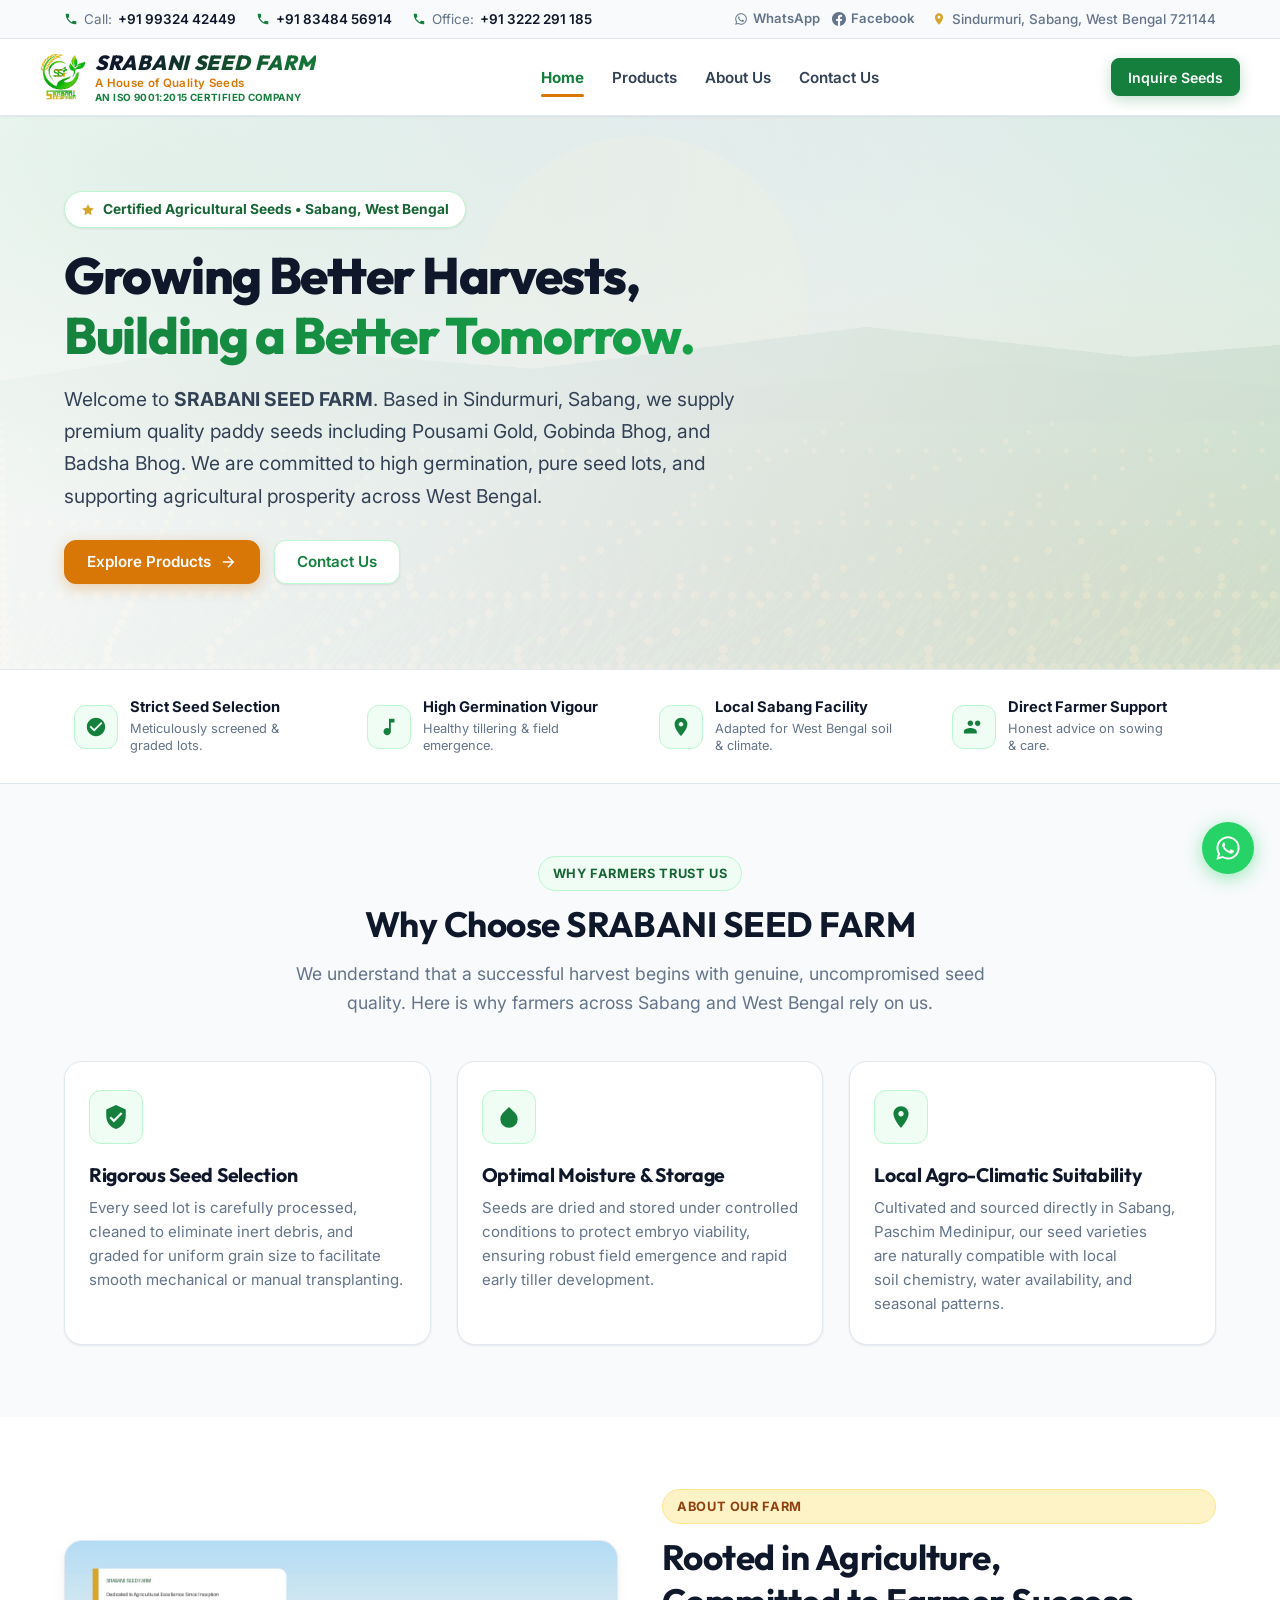
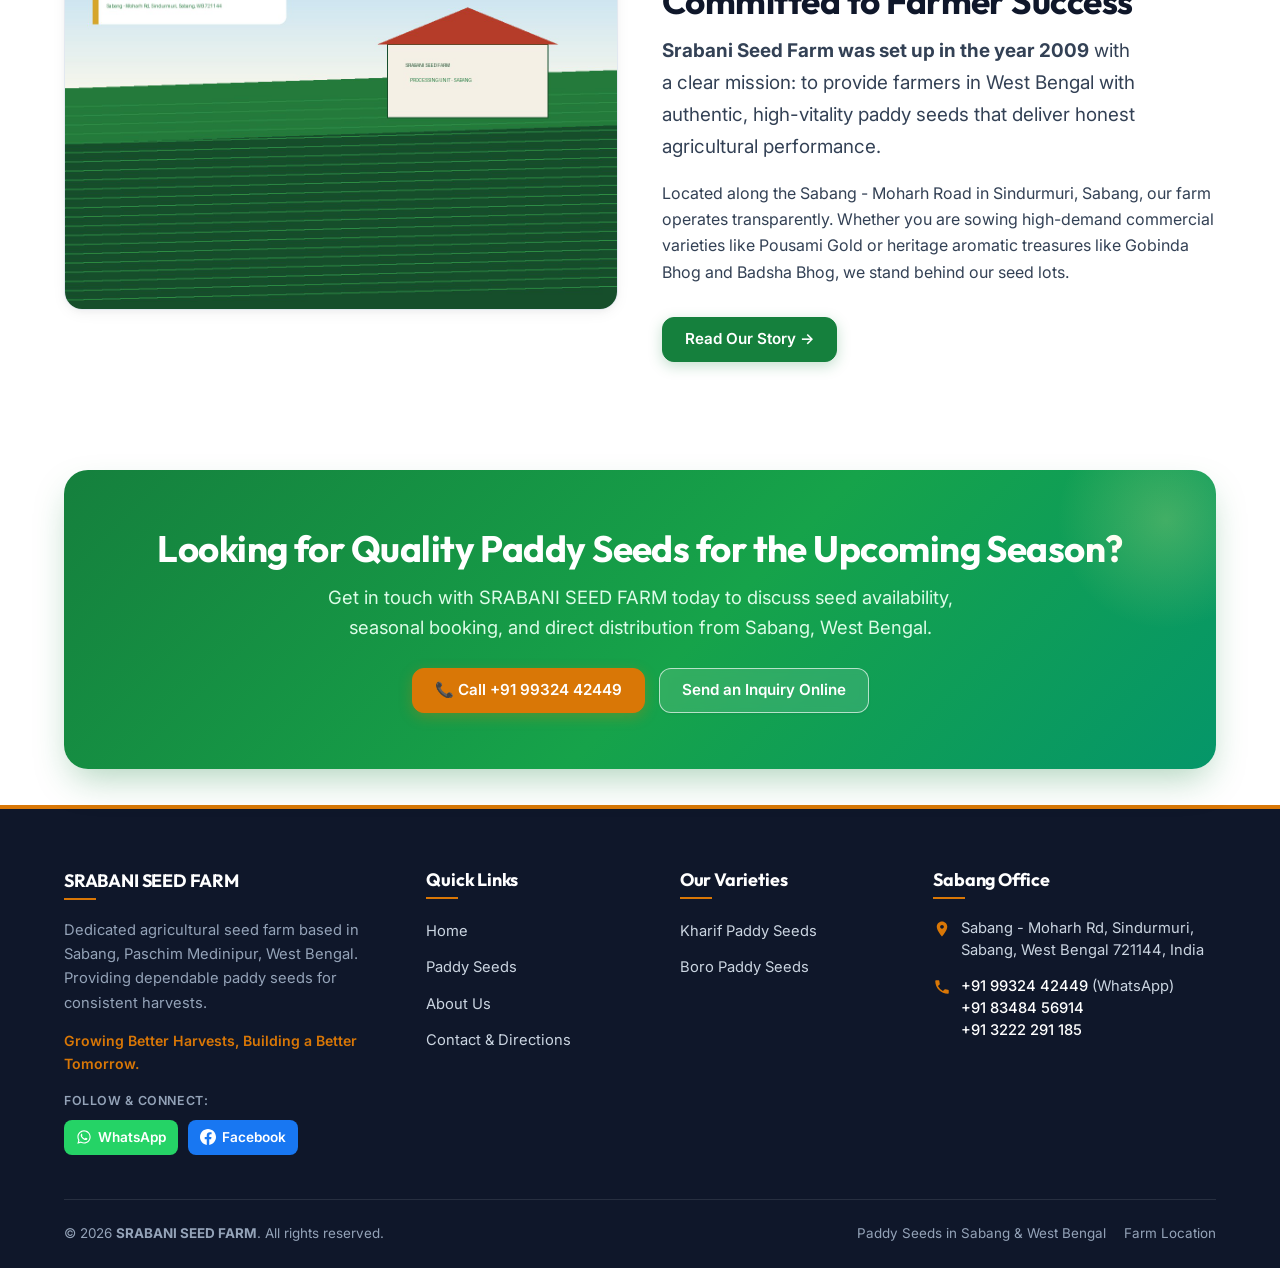
==== index.html @ f503d1d0 "Correct typo in footer description" ====
<!DOCTYPE html>
<html lang="en">
<head>
  <meta charset="UTF-8">
  <meta name="viewport" content="width=device-width, initial-scale=1.0">
  <title>SRABANI SEED FARM | Paddy Seeds in Sabang, West Bengal</title>
  <meta name="description" content="SRABANI SEED FARM provides high-grade paddy seeds including Pousami Gold, Gobinda Bhog, and Badsha Bhog in Sabang, West Bengal. Dedicated to farmer prosperity and dependable harvests.">
  <meta name="keywords" content="Paddy seed supplier in Sabang, Paddy seeds in West Bengal, Agricultural seeds in Sabang, Rice seeds in West Bengal, SRABANI SEED FARM, Pousami Gold Paddy Seed, Gobinda Bhog Paddy Seed, Badsha Bhog Paddy Seed">
  <meta name="robots" content="index, follow">
  <link rel="canonical" href="https://srabaniseedfarm.com/">

  <!-- Open Graph / Facebook -->
  <meta property="og:type" content="website">
  <meta property="og:url" content="https://srabaniseedfarm.com/">
  <meta property="og:title" content="SRABANI SEED FARM | Paddy Seeds in Sabang, West Bengal">
  <meta property="og:description" content="Growing Better Harvests, Building a Better Tomorrow. Reliable paddy seeds supplier in Sabang, Paschim Medinipur, West Bengal.">
  <meta property="og:image" content="https://srabaniseedfarm.com/assets/images/logo.png">

  <!-- Twitter Card -->
  <meta name="twitter:card" content="summary_large_image">
  <meta name="twitter:title" content="SRABANI SEED FARM | Paddy Seeds in Sabang, West Bengal">
  <meta name="twitter:description" content="Premium quality paddy seeds sourced and graded for West Bengal farmers. Visit us in Sabang or call +91 99324 42449.">
  <meta name="twitter:image" content="https://srabaniseedfarm.com/assets/images/logo.png">

  <!-- Favicon & Manifest -->
  <link rel="icon" type="image/svg+xml" href="assets/images/logo.png">
  <link rel="manifest" href="manifest.webmanifest">
  <meta name="theme-color" content="#15803D">

  <!-- Stylesheets -->
  <link rel="stylesheet" href="assets/css/style.css">
  <link rel="stylesheet" href="assets/css/responsive.css">

  <!-- Google Fonts: Inter & Outfit with display=swap -->
  <link rel="preconnect" href="https://fonts.googleapis.com">
  <link rel="preconnect" href="https://fonts.gstatic.com" crossorigin>
  <link href="https://fonts.googleapis.com/css2?family=Inter:wght@400;500;600;700&family=Outfit:wght@600;700;800&display=swap" rel="stylesheet">

  <!-- JSON-LD Structured Data: Organization, LocalBusiness, WebSite -->
  <script type="application/ld+json">
  {
    "@context": "https://schema.org",
    "@graph": [
      {
        "@type": "Organization",
        "@id": "https://srabaniseedfarm.com/#organization",
        "name": "SRABANI SEED FARM",
        "url": "https://srabaniseedfarm.com/",
        "logo": "https://srabaniseedfarm.com/assets/images/logo.png",
        "contactPoint": [
          {
            "@type": "ContactPoint",
            "telephone": "+91-99324-42449",
            "contactType": "sales",
            "areaServed": "IN",
            "availableLanguage": ["en", "bn", "hi"]
          },
          {
            "@type": "ContactPoint",
            "telephone": "+91-83484-56914",
            "contactType": "sales",
            "areaServed": "IN",
            "availableLanguage": ["en", "bn", "hi"]
          },
          {
            "@type": "ContactPoint",
            "telephone": "+91-3222-291185",
            "contactType": "customer service",
            "areaServed": "IN"
          }
        ],
        "sameAs": [
          "https://www.facebook.com/share/1JAVYuC28b/"
        ]
      },
      {
        "@type": "LocalBusiness",
        "@id": "https://srabaniseedfarm.com/#localbusiness",
        "name": "SRABANI SEED FARM",
        "foundingDate": "2009",
        "image": "https://srabaniseedfarm.com/assets/images/about/about-farm.jpg",
        "url": "https://srabaniseedfarm.com/",
        "telephone": ["+919932442449", "+918348456914"],
        "priceRange": "$$",
        "sameAs": [
          "https://www.facebook.com/share/1JAVYuC28b/"
        ],
        "address": {
          "@type": "PostalAddress",
          "streetAddress": "Sabang - Moharh Rd, Sindurmuri",
          "addressLocality": "Sabang",
          "addressRegion": "West Bengal",
          "postalCode": "721144",
          "addressCountry": "IN"
        },
        "geo": {
          "@type": "GeoCoordinates",
          "latitude": 22.176728,
          "longitude": 87.610644
        },
        "hasMap": "https://maps.google.com/?cid=15769532588147766035"
      },
      {
        "@type": "WebSite",
        "@id": "https://srabaniseedfarm.com/#website",
        "url": "https://srabaniseedfarm.com/",
        "name": "SRABANI SEED FARM",
        "publisher": {
          "@id": "https://srabaniseedfarm.com/#organization"
        }
      }
    ]
  }
  </script>
</head>
<body>
  <!-- Skip Link for Accessibility -->
  <a href="#mainContent" class="skip-link">Skip to main content</a>

  <!-- Top Utility Bar -->
  <aside class="top-bar" aria-label="Quick contact and location info">
    <div class="container top-bar-inner">
      <ul class="top-info-list">
        <li class="top-info-item">
          <svg viewBox="0 0 24 24"><path d="M6.62 10.79a15.053 15.053 0 006.59 6.59l2.2-2.2c.27-.27.67-.36 1.02-.24 1.12.37 2.33.57 3.57.57.55 0 1 .45 1 1V20c0 .55-.45 1-1 1-9.39 0-17-7.61-17-17 0-.55.45-1 1-1h3.5c.55 0 1 .45 1 1 0 1.25.2 2.45.57 3.57.11.35.03.74-.25 1.02l-2.2 2.2z"/></svg>
          <span>Call:</span>
          <a href="tel:+919932442449" class="top-info-link">+91 99324 42449</a>
        </li>
        <li class="top-info-item">
          <svg viewBox="0 0 24 24"><path d="M6.62 10.79a15.053 15.053 0 006.59 6.59l2.2-2.2c.27-.27.67-.36 1.02-.24 1.12.37 2.33.57 3.57.57.55 0 1 .45 1 1V20c0 .55-.45 1-1 1-9.39 0-17-7.61-17-17 0-.55.45-1 1-1h3.5c.55 0 1 .45 1 1 0 1.25.2 2.45.57 3.57.11.35.03.74-.25 1.02l-2.2 2.2z"/></svg>
          <a href="tel:+918348456914" class="top-info-link">+91 83484 56914</a>
        </li>
        <li class="top-info-item">
          <svg viewBox="0 0 24 24"><path d="M20 15.5c-1.25 0-2.45-.2-3.57-.57a1.02 1.02 0 00-1.02.24l-2.2 2.2a15.053 15.053 0 01-6.59-6.59l2.2-2.2c.28-.28.36-.67.25-1.02A11.36 11.36 0 018.5 4c0-.55-.45-1-1-1H4c-.55 0-1 .45-1 1 0 9.39 7.61 17 17 17 .55 0 1-.45 1-1v-3.5c0-.55-.45-1-1-1z"/></svg>
          <span>Office:</span>
          <a href="tel:+913222291185" class="top-info-link">+91 3222 291 185</a>
        </li>
      </ul>
      <div class="top-bar-right">
        <div class="top-social-links">
          <a href="https://wa.me/919932442449" class="top-social-link top-whatsapp-link" target="_blank" rel="noopener noreferrer" aria-label="Chat on WhatsApp" title="WhatsApp: +91 99324 42449">
            <svg viewBox="0 0 24 24"><path d="M12.04 2C6.58 2 2.13 6.45 2.13 11.91C2.13 13.66 2.59 15.36 3.45 16.86L2.05 22L7.3 20.62C8.75 21.41 10.38 21.83 12.04 21.83C17.5 21.83 21.95 17.38 21.95 11.92C21.95 9.27 20.92 6.78 19.05 4.91C17.18 3.04 14.69 2 12.04 2M12.05 3.67C14.25 3.67 16.31 4.53 17.87 6.09C19.42 7.65 20.28 9.72 20.28 11.92C20.28 16.46 16.58 20.15 12.04 20.15C10.56 20.15 9.11 19.76 7.85 19L7.55 18.83L4.43 19.65L5.26 16.61L5.06 16.29C4.24 15 3.8 13.47 3.8 11.91C3.81 7.37 7.5 3.67 12.05 3.67M8.53 7.33C8.37 7.33 8.1 7.39 7.87 7.64C7.65 7.89 7 8.5 7 9.71C7 10.93 7.89 12.1 8.01 12.27C8.14 12.44 9.76 14.94 12.25 16C12.84 16.27 13.3 16.42 13.66 16.53C14.25 16.72 14.79 16.69 15.22 16.63C15.7 16.56 16.68 16.03 16.89 15.45C17.1 14.87 17.1 14.38 17.04 14.27C16.97 14.17 16.81 14.11 16.56 13.99C16.32 13.86 15.12 13.27 14.9 13.19C14.67 13.1 14.51 13.06 14.35 13.31C14.19 13.55 13.73 14.11 13.58 14.27C13.44 14.44 13.3 14.46 13.06 14.34C12.82 14.21 11.8 13.88 10.6 12.81C9.65 11.97 9.02 10.92 8.89 10.68C8.77 10.43 8.88 10.31 9 10.19C9.11 10.08 9.24 9.91 9.36 9.77C9.48 9.63 9.53 9.53 9.61 9.36C9.69 9.2 9.65 9.06 9.59 8.94C9.53 8.82 9.08 7.67 8.87 7.21C8.68 6.74 8.5 6.82 8.35 6.82C8.21 6.81 8.06 6.81 7.9 6.81L8.53 7.33Z"/></svg>
            <span>WhatsApp</span>
          </a>
          <a href="https://www.facebook.com/share/1JAVYuC28b/" class="top-social-link top-facebook-link" target="_blank" rel="noopener noreferrer" aria-label="Visit Facebook page" title="Facebook">
            <svg viewBox="0 0 24 24"><path d="M24 12.073c0-6.627-5.373-12-12-12s-12 5.373-12 12c0 5.99 4.388 10.954 10.125 11.854v-8.385H7.078v-3.47h3.047V9.43c0-3.007 1.792-4.669 4.533-4.669 1.312 0 2.686.235 2.686.235v2.953H15.83c-1.491 0-1.956.925-1.956 1.874v2.25h3.328l-.532 3.47h-2.796v8.385C19.612 23.027 24 18.062 24 12.073z"/></svg>
            <span>Facebook</span>
          </a>
        </div>
        <div class="top-location-badge">
          <svg width="14" height="14" viewBox="0 0 24 24" fill="#D6A52C"><path d="M12 2C8.13 2 5 5.13 5 9c0 5.25 7 13 7 13s7-7.75 7-13c0-3.87-3.13-7-7-7zm0 9.5c-1.38 0-2.5-1.12-2.5-2.5s1.12-2.5 2.5-2.5 2.5 1.12 2.5 2.5-1.12 2.5-2.5 2.5z"/></svg>
          <span>Sindurmuri, Sabang, West Bengal 721144</span>
        </div>
      </div>
    </div>
  </aside>

  <!-- Main Sticky Header -->
  <header class="site-header">
    <div class="container navbar">
      <a href="index.html" class="brand-link" aria-label="SRABANI SEED FARM Homepage">
        <img src="assets/images/logo.png" alt="SRABANI SEED FARM – Agricultural Seeds" class="brand-logo-img" width="48" height="48">
        <div class="brand-text">
          <span class="brand-title">SRABANI SEED FARM</span>
          <span class="brand-tagline">A House of Quality Seeds</span>
          <span class="brand-cert">AN ISO 9001:2015 CERTIFIED COMPANY</span>
        </div>
      </a>

      <!-- Desktop Navigation Menu -->
      <nav aria-label="Main Navigation">
        <ul class="nav-menu">
          <li><a href="index.html" class="nav-link active">Home</a></li>
          <li><a href="products.html" class="nav-link">Products</a></li>
          <li><a href="about.html" class="nav-link">About Us</a></li>
          <li><a href="contact.html" class="nav-link">Contact Us</a></li>
        </ul>
      </nav>

      <!-- Desktop Contact Button -->
      <a href="contact.html" class="btn btn-sm btn-primary nav-cta-btn">Inquire Seeds</a>

      <!-- Mobile Action & Hamburger -->
      <div class="mobile-header-actions">
        <a href="tel:+919932442449" class="mobile-call-pill" aria-label="Call SRABANI SEED FARM directly">
          <svg viewBox="0 0 24 24"><path d="M6.62 10.79a15.053 15.053 0 006.59 6.59l2.2-2.2c.27-.27.67-.36 1.02-.24 1.12.37 2.33.57 3.57.57.55 0 1 .45 1 1V20c0 .55-.45 1-1 1-9.39 0-17-7.61-17-17 0-.55.45-1 1-1h3.5c.55 0 1 .45 1 1 0 1.25.2 2.45.57 3.57.11.35.03.74-.25 1.02l-2.2 2.2z"/></svg>
          <span>Call</span>
        </a>
        <button type="button" class="mobile-nav-toggle" aria-label="Open mobile navigation menu" aria-expanded="false">
          <svg viewBox="0 0 24 24"><line x1="3" y1="6" x2="21" y2="6"></line><line x1="3" y1="12" x2="21" y2="12"></line><line x1="3" y1="18" x2="21" y2="18"></line></svg>
        </button>
      </div>
    </div>
  </header>

  <!-- Mobile Drawer Menu -->
  <div class="mobile-drawer" role="dialog" aria-modal="true" aria-label="Mobile Navigation Drawer">
    <div class="mobile-drawer-header">
      <a href="index.html" class="brand-link" aria-label="SRABANI SEED FARM Homepage">
        <img src="assets/images/logo.png" alt="SRABANI SEED FARM" class="brand-logo-img" width="40" height="40">
        <div class="brand-text">
          <span class="brand-title">SRABANI SEED FARM</span>
          <span class="brand-tagline">A House of Quality Seeds</span>
          <span class="brand-cert">AN ISO 9001:2015 CERTIFIED COMPANY</span>
        </div>
      </a>
      <button type="button" class="mobile-drawer-close" aria-label="Close navigation menu">&times;</button>
    </div>
    <ul class="mobile-nav-list">
      <li><a href="index.html" class="mobile-nav-link active">Home</a></li>
      <li><a href="products.html" class="mobile-nav-link">Products</a></li>
      <li><a href="about.html" class="mobile-nav-link">About Us</a></li>
      <li><a href="contact.html" class="mobile-nav-link">Contact Us</a></li>
    </ul>
    <div class="mobile-drawer-contact">
      <p style="font-size: 0.85rem; color: #525252; margin-bottom: 8px;"><strong>Farm Address:</strong><br>Sabang - Moharh Rd, Sindurmuri, Sabang, WB 721144</p>
      <a href="tel:+919932442449" class="btn btn-sm btn-primary btn-block" style="margin-bottom: 8px;">📞 Call +91 99324 42449</a>
      <a href="tel:+918348456914" class="btn btn-sm btn-outline-green btn-block" style="margin-bottom: 8px;">📞 Call +91 83484 56914</a>
      <a href="https://wa.me/919932442449" target="_blank" rel="noopener noreferrer" class="btn btn-sm btn-whatsapp btn-block" style="margin-bottom: 8px;">💬 Chat on WhatsApp</a>
      <a href="https://www.facebook.com/share/1JAVYuC28b/" target="_blank" rel="noopener noreferrer" class="btn btn-sm btn-facebook btn-block">🌐 Visit Facebook Page</a>
    </div>
  </div>
  <div class="mobile-drawer-overlay"></div>

  <!-- Main Content -->
  <main id="mainContent">
    <!-- Hero Section -->
    <section class="hero-section" aria-labelledby="heroTitle">
      <div class="container">
        <div class="hero-content">
          <div class="hero-pill">
            <svg width="14" height="14" viewBox="0 0 24 24" fill="#D6A52C"><path d="M12 2L15.09 8.26L22 9.27L17 14.14L18.18 21.02L12 17.77L5.82 21.02L7 14.14L2 9.27L8.91 8.26L12 2Z"/></svg>
            <span>Certified Agricultural Seeds • Sabang, West Bengal</span>
          </div>
          <h1 id="heroTitle" class="hero-title">
            Growing Better Harvests, <span class="highlight-gold">Building a Better Tomorrow.</span>
          </h1>
          <p class="hero-description">
            Welcome to <strong>SRABANI SEED FARM</strong>. Based in Sindurmuri, Sabang, we supply premium quality paddy seeds including Pousami Gold, Gobinda Bhog, and Badsha Bhog. We are committed to high germination, pure seed lots, and supporting agricultural prosperity across West Bengal.
          </p>
          <div class="hero-actions">
            <a href="products.html" class="btn btn-golden">
              Explore Products
              <svg width="18" height="18" viewBox="0 0 24 24" fill="none" stroke="currentColor" stroke-width="2"><path d="M5 12h14M12 5l7 7-7 7"/></svg>
            </a>
            <a href="contact.html" class="btn btn-outline">
              Contact Us
            </a>
          </div>
        </div>
      </div>
    </section>

    <!-- Trust Highlights Strip -->
    <section class="hero-highlights-strip" aria-label="Core Quality Highlights">
      <div class="container">
        <div class="highlights-grid">
          <div class="highlight-item">
            <div class="highlight-icon-box">
              <svg viewBox="0 0 24 24"><path d="M12 2C6.48 2 2 6.48 2 12s4.48 10 10 10 10-4.48 10-10S17.52 2 12 2zm-2 15l-5-5 1.41-1.41L10 14.17l7.59-7.59L19 8l-9 9z"/></svg>
            </div>
            <div>
              <div class="highlight-title">Strict Seed Selection</div>
              <p class="highlight-desc">Meticulously screened & graded lots.</p>
            </div>
          </div>
          <div class="highlight-item">
            <div class="highlight-icon-box">
              <svg viewBox="0 0 24 24"><path d="M12 3v10.55c-.59-.34-1.27-.55-2-.55-2.21 0-4 1.79-4 4s1.79 4 4 4 4-1.79 4-4V7h4V3h-6z"/></svg>
            </div>
            <div>
              <div class="highlight-title">High Germination Vigour</div>
              <p class="highlight-desc">Healthy tillering & field emergence.</p>
            </div>
          </div>
          <div class="highlight-item">
            <div class="highlight-icon-box">
              <svg viewBox="0 0 24 24"><path d="M12 2C8.13 2 5 5.13 5 9c0 5.25 7 13 7 13s7-7.75 7-13c0-3.87-3.13-7-7-7zm0 9.5c-1.38 0-2.5-1.12-2.5-2.5s1.12-2.5 2.5-2.5 2.5 1.12 2.5 2.5-1.12 2.5-2.5 2.5z"/></svg>
            </div>
            <div>
              <div class="highlight-title">Local Sabang Facility</div>
              <p class="highlight-desc">Adapted for West Bengal soil & climate.</p>
            </div>
          </div>
          <div class="highlight-item">
            <div class="highlight-icon-box">
              <svg viewBox="0 0 24 24"><path d="M16 11c1.66 0 2.99-1.34 2.99-3S17.66 5 16 5s-3 1.34-3 3 1.34 3 3 3zm-8 0c1.66 0 2.99-1.34 2.99-3S9.66 5 8 5 5 6.34 5 8s1.34 3 3 3zm0 2c-2.33 0-7 1.17-7 3.5V19h14v-2.5c0-2.33-4.67-3.5-7-3.5z"/></svg>
            </div>
            <div>
              <div class="highlight-title">Direct Farmer Support</div>
              <p class="highlight-desc">Honest advice on sowing & care.</p>
            </div>
          </div>
        </div>
      </div>
    </section>

    <!-- Featured Products Section -->
    <!-- <section class="section" aria-labelledby="featuredHeading">
      <div class="container">
        <div class="section-heading-wrap">
          <span class="pill-badge pill-badge-gold">Featured Varieties</span>
          <h2 id="featuredHeading" class="section-title">Our Premium Paddy Seeds</h2>
          <p class="section-desc">
            Carefully curated for yield consistency, varietal purity, and robust growth in West Bengal paddy fields.
          </p>
        </div>

        <div id="featuredProductsGrid" class="products-grid">
          <article class="product-card" data-slug="mtu-7029-nilanjana-dhanaraj">
            <div class="product-card-img-wrap">
              <a href="products.html#mtu-7029-nilanjana-dhanaraj" tabindex="-1" aria-hidden="true">
                <img src="assets/images/products/seed_packet_7.jpeg" alt="MTU-7029 Nilanjana Dhanaraj Paddy Seed packet at SRABANI SEED FARM" class="product-card-img fallbackable" loading="lazy" width="400" height="300">
              </a>
              <span class="product-card-badge product-badge-kharif">Kharif</span>
              <span class="product-type-pill">OP Paddy</span>
            </div>
            <div class="product-card-body">
              <h3 class="product-card-title">
                <a href="products.html#mtu-7029-nilanjana-dhanaraj">MTU-7029 / NILANJANA / DHANARAJ</a>
              </h3>
              <div class="product-meta-row">
                <span class="product-meta-chip">⏱ Duration: <strong>140-145 Days</strong></span>
                <span class="product-meta-chip">📦 Pack: <strong>6, 10, 25 Kg</strong></span>
              </div>
              <p class="product-card-desc">High-yielding Kharif paddy seed lot thoroughly graded for uniform crop emergence.</p>
              <div class="product-card-footer">
                <span class="product-origin-label">Sabang, West Bengal</span>
                <a href="products.html#mtu-7029-nilanjana-dhanaraj" class="btn btn-sm btn-primary">View Details &rarr;</a>
              </div>
            </div>
          </article>

          <article class="product-card" data-slug="gobinda-bhog">
            <div class="product-card-img-wrap">
              <a href="products.html#gobinda-bhog" tabindex="-1" aria-hidden="true">
                <img src="assets/images/products/seed_packet_1.jpeg" alt="Gobinda Bhog Paddy Seed packet at SRABANI SEED FARM" class="product-card-img fallbackable" loading="lazy" width="400" height="300">
              </a>
              <span class="product-card-badge product-badge-kharif">Kharif</span>
              <span class="product-type-pill">Improved Paddy</span>
            </div>
            <div class="product-card-body">
              <h3 class="product-card-title">
                <a href="products.html#gobinda-bhog">GOBINDA BHOG</a>
              </h3>
              <div class="product-meta-row">
                <span class="product-meta-chip">⏱ Duration: <strong>155-160 Days</strong></span>
                <span class="product-meta-chip">📦 Pack: <strong>1, 3, 6, 10 Kg</strong></span>
              </div>
              <p class="product-card-desc">Heritage aromatic short-grain paddy seed carefully dried and graded for pure seed lots.</p>
              <div class="product-card-footer">
                <span class="product-origin-label">Sabang, West Bengal</span>
                <a href="products.html#gobinda-bhog" class="btn btn-sm btn-primary">View Details &rarr;</a>
              </div>
            </div>
          </article>

          <article class="product-card" data-slug="shyamashree-boro">
            <div class="product-card-img-wrap">
              <a href="products.html#shyamashree-boro" tabindex="-1" aria-hidden="true">
                <img src="assets/images/products/seed_packet_2.jpeg" alt="Shyamashree Boro Paddy Seed packet at SRABANI SEED FARM" class="product-card-img fallbackable" loading="lazy" width="400" height="300">
              </a>
              <span class="product-card-badge product-badge-boro">Boro</span>
              <span class="product-type-pill">OP Paddy</span>
            </div>
            <div class="product-card-body">
              <h3 class="product-card-title">
                <a href="products.html#shyamashree-boro">SHYAMASHREE</a>
              </h3>
              <div class="product-meta-row">
                <span class="product-meta-chip">⏱ Duration: <strong>110-115 Days</strong></span>
                <span class="product-meta-chip">📦 Pack: <strong>6, 10, 25 Kg</strong></span>
              </div>
              <p class="product-card-desc">Fast-maturing high-vitality Boro season paddy variety for dependable harvests.</p>
              <div class="product-card-footer">
                <span class="product-origin-label">Sabang, West Bengal</span>
                <a href="products.html#shyamashree-boro" class="btn btn-sm btn-primary">View Details &rarr;</a>
              </div>
            </div>
          </article>
        </div>

        <div style="text-align: center; margin-top: 40px;">
          <a href="products.html" class="btn btn-outline-green">
            View All Seed Varieties
            <svg width="18" height="18" viewBox="0 0 24 24" fill="none" stroke="currentColor" stroke-width="2"><path d="M5 12h14M12 5l7 7-7 7"/></svg>
          </a>
        </div>
      </div>
    </section> -->

    <section class="section section-bg-alt" aria-labelledby="whyChooseHeading">
      <div class="container">
        <div class="section-heading-wrap">
          <span class="pill-badge">Why Farmers Trust Us</span>
          <h2 id="whyChooseHeading" class="section-title">Why Choose SRABANI SEED FARM</h2>
          <p class="section-desc">
            We understand that a successful harvest begins with genuine, uncompromised seed quality. Here is why farmers across Sabang and West Bengal rely on us.
          </p>
        </div>

        <div class="feature-cards-grid">
          <div class="feature-card">
            <div class="feature-card-icon">
              <svg viewBox="0 0 24 24"><path d="M12 1L3 5v6c0 5.55 3.84 10.74 9 12 5.16-1.26 9-6.45 9-12V5l-9-4zm-2 16l-4-4 1.41-1.41L10 14.17l6.59-6.59L18 9l-8 8z"/></svg>
            </div>
            <h3 class="feature-card-title">Rigorous Seed Selection</h3>
            <p class="feature-card-text">
              Every seed lot is carefully processed, cleaned to eliminate inert debris, and graded for uniform grain size to facilitate smooth mechanical or manual transplanting.
            </p>
          </div>

          <div class="feature-card">
            <div class="feature-card-icon">
              <svg viewBox="0 0 24 24"><path d="M12 2.69l5.66 5.66a8 8 0 1 1-11.31 0z"/></svg>
            </div>
            <h3 class="feature-card-title">Optimal Moisture & Storage</h3>
            <p class="feature-card-text">
              Seeds are dried and stored under controlled conditions to protect embryo viability, ensuring robust field emergence and rapid early tiller development.
            </p>
          </div>

          <div class="feature-card">
            <div class="feature-card-icon">
              <svg viewBox="0 0 24 24"><path d="M12 2C8.13 2 5 5.13 5 9c0 5.25 7 13 7 13s7-7.75 7-13c0-3.87-3.13-7-7-7zm0 9.5c-1.38 0-2.5-1.12-2.5-2.5s1.12-2.5 2.5-2.5 2.5 1.12 2.5 2.5-1.12 2.5-2.5 2.5z"/></svg>
            </div>
            <h3 class="feature-card-title">Local Agro-Climatic Suitability</h3>
            <p class="feature-card-text">
              Cultivated and sourced directly in Sabang, Paschim Medinipur, our seed varieties are naturally compatible with local soil chemistry, water availability, and seasonal patterns.
            </p>
          </div>
        </div>
      </div>
    </section>

    <!-- About Us Preview Section -->
    <section class="section" aria-labelledby="aboutPreviewHeading">
      <div class="container">
        <div class="about-intro-grid">
          <div class="about-img-box">
            <img src="assets/images/about/about-farm.jpg" alt="SRABANI SEED FARM facility and paddy fields in Sabang, West Bengal" loading="lazy" width="600" height="400">
          </div>
          <div class="about-text-content">
            <span class="pill-badge pill-badge-gold">About Our Farm</span>
            <h2 id="aboutPreviewHeading" class="section-title">Rooted in Agriculture, Committed to Farmer Success</h2>
            <p class="lead">
              <strong>Srabani Seed Farm was set up in the year 2009</strong> with a clear mission: to provide farmers in West Bengal with authentic, high-vitality paddy seeds that deliver honest agricultural performance.
            </p>
            <p>
              Located along the Sabang - Moharh Road in Sindurmuri, Sabang, our farm operates transparently. Whether you are sowing high-demand commercial varieties like Pousami Gold or heritage aromatic treasures like Gobinda Bhog and Badsha Bhog, we stand behind our seed lots.
            </p>
            <div style="margin-top: 16px;">
              <a href="about.html" class="btn btn-primary">
                Read Our Story &rarr;
              </a>
            </div>
          </div>
        </div>
      </div>
    </section>

    <!-- CTA Section -->
    <section class="container" aria-label="Order and Inquiries Call to Action">
      <div class="cta-banner">
        <h2 class="cta-title">Looking for Quality Paddy Seeds for the Upcoming Season?</h2>
        <p class="cta-desc">
          Get in touch with SRABANI SEED FARM today to discuss seed availability, seasonal booking, and direct distribution from Sabang, West Bengal.
        </p>
        <div class="cta-actions">
          <a href="tel:+919932442449" class="btn btn-golden">
            📞 Call +91 99324 42449
          </a>
          <a href="contact.html" class="btn btn-outline">
            Send an Inquiry Online
          </a>
        </div>
      </div>
    </section>
  </main>

  <!-- Footer -->
  <footer class="site-footer">
    <div class="container">
      <div class="footer-grid">
        <!-- Col 1: Brand Info -->
        <div>
          <h3 class="footer-col-title">SRABANI SEED FARM</h3>
          <p class="footer-about-text">
            Dedicated agricultural seed farm based in Sabang, Paschim Medinipur, West Bengal. Providing dependable paddy seeds for consistent harvests.
          </p>
          <div style="color: var(--golden); font-size: 0.88rem; font-weight: 600; margin-bottom: 12px;">
            Growing Better Harvests, Building a Better Tomorrow.
          </div>
          <div class="footer-social-wrap">
            <span class="footer-social-title">Follow &amp; Connect:</span>
            <div class="footer-social-links">
              <a href="https://wa.me/919932442449" class="footer-social-btn footer-whatsapp-btn" target="_blank" rel="noopener noreferrer" aria-label="Chat on WhatsApp">
                <svg viewBox="0 0 24 24"><path d="M12.04 2C6.58 2 2.13 6.45 2.13 11.91C2.13 13.66 2.59 15.36 3.45 16.86L2.05 22L7.3 20.62C8.75 21.41 10.38 21.83 12.04 21.83C17.5 21.83 21.95 17.38 21.95 11.92C21.95 9.27 20.92 6.78 19.05 4.91C17.18 3.04 14.69 2 12.04 2M12.05 3.67C14.25 3.67 16.31 4.53 17.87 6.09C19.42 7.65 20.28 9.72 20.28 11.92C20.28 16.46 16.58 20.15 12.04 20.15C10.56 20.15 9.11 19.76 7.85 19L7.55 18.83L4.43 19.65L5.26 16.61L5.06 16.29C4.24 15 3.8 13.47 3.8 11.91C3.81 7.37 7.5 3.67 12.05 3.67M8.53 7.33C8.37 7.33 8.1 7.39 7.87 7.64C7.65 7.89 7 8.5 7 9.71C7 10.93 7.89 12.1 8.01 12.27C8.14 12.44 9.76 14.94 12.25 16C12.84 16.27 13.3 16.42 13.66 16.53C14.25 16.72 14.79 16.69 15.22 16.63C15.7 16.56 16.68 16.03 16.89 15.45C17.1 14.87 17.1 14.38 17.04 14.27C16.97 14.17 16.81 14.11 16.56 13.99C16.32 13.86 15.12 13.27 14.9 13.19C14.67 13.1 14.51 13.06 14.35 13.31C14.19 13.55 13.73 14.11 13.58 14.27C13.44 14.44 13.3 14.46 13.06 14.34C12.82 14.21 11.8 13.88 10.6 12.81C9.65 11.97 9.02 10.92 8.89 10.68C8.77 10.43 8.88 10.31 9 10.19C9.11 10.08 9.24 9.91 9.36 9.77C9.48 9.63 9.53 9.53 9.61 9.36C9.69 9.2 9.65 9.06 9.59 8.94C9.53 8.82 9.08 7.67 8.87 7.21C8.68 6.74 8.5 6.82 8.35 6.82C8.21 6.81 8.06 6.81 7.9 6.81L8.53 7.33Z"/></svg>
                <span>WhatsApp</span>
              </a>
              <a href="https://www.facebook.com/share/1JAVYuC28b/" class="footer-social-btn footer-facebook-btn" target="_blank" rel="noopener noreferrer" aria-label="Visit Facebook page">
                <svg viewBox="0 0 24 24"><path d="M24 12.073c0-6.627-5.373-12-12-12s-12 5.373-12 12c0 5.99 4.388 10.954 10.125 11.854v-8.385H7.078v-3.47h3.047V9.43c0-3.007 1.792-4.669 4.533-4.669 1.312 0 2.686.235 2.686.235v2.953H15.83c-1.491 0-1.956.925-1.956 1.874v2.25h3.328l-.532 3.47h-2.796v8.385C19.612 23.027 24 18.062 24 12.073z"/></svg>
                <span>Facebook</span>
              </a>
            </div>
          </div>
        </div>

        <!-- Col 2: Quick Links -->
        <div>
          <h4 class="footer-col-title">Quick Links</h4>
          <ul class="footer-links-list">
            <li><a href="index.html" class="footer-link">Home</a></li>
            <li><a href="products.html" class="footer-link">Paddy Seeds</a></li>
            <li><a href="about.html" class="footer-link">About Us</a></li>
            <li><a href="contact.html" class="footer-link">Contact & Directions</a></li>
          </ul>
        </div>

        <!-- Col 3: Seed Varieties -->
        <div>
          <h4 class="footer-col-title">Our Varieties</h4>
          <ul class="footer-links-list">
            <li><a href="products.html?season=kharif" class="footer-link">Kharif Paddy Seeds</a></li>
            <li><a href="products.html?season=boro" class="footer-link">Boro Paddy Seeds</a></li>
          </ul>
        </div>

        <!-- Col 4: Contact & Location -->
        <div>
          <h4 class="footer-col-title">Sabang Office</h4>
          <ul class="footer-contact-list">
            <li class="footer-contact-item">
              <svg viewBox="0 0 24 24"><path d="M12 2C8.13 2 5 5.13 5 9c0 5.25 7 13 7 13s7-7.75 7-13c0-3.87-3.13-7-7-7zm0 9.5c-1.38 0-2.5-1.12-2.5-2.5s1.12-2.5 2.5-2.5 2.5 1.12 2.5 2.5-1.12 2.5-2.5 2.5z"/></svg>
              <span>Sabang - Moharh Rd, Sindurmuri, Sabang, West Bengal 721144, India</span>
            </li>
            <li class="footer-contact-item">
              <svg viewBox="0 0 24 24"><path d="M6.62 10.79a15.053 15.053 0 006.59 6.59l2.2-2.2c.27-.27.67-.36 1.02-.24 1.12.37 2.33.57 3.57.57.55 0 1 .45 1 1V20c0 .55-.45 1-1 1-9.39 0-17-7.61-17-17 0-.55.45-1 1-1h3.5c.55 0 1 .45 1 1 0 1.25.2 2.45.57 3.57.11.35.03.74-.25 1.02l-2.2 2.2z"/></svg>
              <div>
                <a href="tel:+919932442449">+91 99324 42449</a> (WhatsApp)<br>
                <a href="tel:+918348456914">+91 83484 56914</a><br>
                <a href="tel:+913222291185">+91 3222 291 185</a>
              </div>
            </li>
          </ul>
        </div>
      </div>

      <!-- Bottom Bar -->
      <div class="footer-bottom">
        <div>
          &copy; <span class="current-year">2026</span> <strong>SRABANI SEED FARM</strong>. All rights reserved.
        </div>
        <div class="footer-bottom-links">
          <span>Paddy Seeds in Sabang &amp; West Bengal</span>
          <a href="contact.html">Farm Location</a>
        </div>
      </div>
    </div>
  </footer>

  <!-- Floating Mobile Quick Contact Bar -->
  <aside class="floating-contact-bar" aria-label="Mobile quick actions">
    <div class="floating-contact-inner">
      <a href="tel:+919932442449" class="btn btn-sm btn-primary">
        📞 Call
      </a>
      <a href="https://wa.me/919932442449" class="btn btn-sm btn-whatsapp" target="_blank" rel="noopener noreferrer">
        💬 WhatsApp
      </a>
      <a href="contact.html" class="btn btn-sm btn-golden">
        ✉ Inquire
      </a>
    </div>
  </aside>

  <!-- Floating Desktop/Mobile WhatsApp Button -->
  <a href="https://wa.me/919932442449" class="floating-whatsapp-btn" target="_blank" rel="noopener noreferrer" aria-label="Chat with SRABANI SEED FARM on WhatsApp" title="Chat on WhatsApp: +91 99324 42449">
    <svg viewBox="0 0 24 24"><path d="M12.04 2C6.58 2 2.13 6.45 2.13 11.91C2.13 13.66 2.59 15.36 3.45 16.86L2.05 22L7.3 20.62C8.75 21.41 10.38 21.83 12.04 21.83C17.5 21.83 21.95 17.38 21.95 11.92C21.95 9.27 20.92 6.78 19.05 4.91C17.18 3.04 14.69 2 12.04 2M12.05 3.67C14.25 3.67 16.31 4.53 17.87 6.09C19.42 7.65 20.28 9.72 20.28 11.92C20.28 16.46 16.58 20.15 12.04 20.15C10.56 20.15 9.11 19.76 7.85 19L7.55 18.83L4.43 19.65L5.26 16.61L5.06 16.29C4.24 15 3.8 13.47 3.8 11.91C3.81 7.37 7.5 3.67 12.05 3.67M8.53 7.33C8.37 7.33 8.1 7.39 7.87 7.64C7.65 7.89 7 8.5 7 9.71C7 10.93 7.89 12.1 8.01 12.27C8.14 12.44 9.76 14.94 12.25 16C12.84 16.27 13.3 16.42 13.66 16.53C14.25 16.72 14.79 16.69 15.22 16.63C15.7 16.56 16.68 16.03 16.89 15.45C17.1 14.87 17.1 14.38 17.04 14.27C16.97 14.17 16.81 14.11 16.56 13.99C16.32 13.86 15.12 13.27 14.9 13.19C14.67 13.1 14.51 13.06 14.35 13.31C14.19 13.55 13.73 14.11 13.58 14.27C13.44 14.44 13.3 14.46 13.06 14.34C12.82 14.21 11.8 13.88 10.6 12.81C9.65 11.97 9.02 10.92 8.89 10.68C8.77 10.43 8.88 10.31 9 10.19C9.11 10.08 9.24 9.91 9.36 9.77C9.48 9.63 9.53 9.53 9.61 9.36C9.69 9.2 9.65 9.06 9.59 8.94C9.53 8.82 9.08 7.67 8.87 7.21C8.68 6.74 8.5 6.82 8.35 6.82C8.21 6.81 8.06 6.81 7.9 6.81L8.53 7.33Z"/></svg>
  </a>

  <!-- JavaScript -->
  <script src="assets/js/main.js" defer></script>
  <script src="assets/js/products.js" defer></script>
  <script src="assets/js/seo.js" defer></script>
</body>
</html>
---- assets/css/style.css ----
/* ==========================================================================
   SRABANI SEED FARM – Master Stylesheet
   Bright Modern Business Theme & Mobile-Focused Ergonomics
   Color Palette:
   - Primary Emerald: #15803D (Enterprise Green)
   - Accent Green:    #16A34A (Vibrant Fresh Green)
   - Dark Emerald:    #166534 (Deep Hover)
   - Amber / Gold:    #D97706 (Warm Radiant Harvest Gold)
   - Slate Navy:      #0F172A (Deep Crisp Headings)
   - Body Slate:      #334155 (High Clarity Body Text)
   - Light Surfaces:  #FFFFFF, #F8FAFC, #F0FDF4, #FFFDF7
   ========================================================================== */

:root {
  /* Bright Business Palette: High-clarity Emerald & Gold */
  --primary-green: #15803D;
  --primary-green-hover: #166534;
  --primary-green-light: #16A34A;
  --primary-green-subtle: #F0FDF4;
  --primary-green-border: #BBF7D0;
  
  --dark-green: #0F172A; /* Clean high-contrast slate-900 for modern corporate authority */
  --corporate-green: #14532D;
  
  --golden: #D97706;
  --golden-hover: #B45309;
  --golden-dark: #92400E;
  --golden-light: #FEF3C7;
  --golden-subtle: #FFFBEB;
  --border-golden: #FDE68A;
  
  --white: #FFFFFF;
  --bg-page: #FFFFFF;
  --bg-alt: #F8FAFC;
  --bg-mint: #F0FDF4;
  --bg-cream: #FCFDFB;
  
  --dark-text: #0F172A;
  --body-text: #334155;
  --muted-text: #64748B;
  --light-text: #94A3B8;
  
  --border-light: #E2E8F0;
  --border-subtle: #F1F5F9;
  
  /* Bright Compatibility Aliases */
  --light-green: #F0FDF4;
  --light-green-alt: #F8FAFC;
  --cream: #FFFDF7;
  --border-cream: #E2E8F0;
  
  --focus-ring: rgba(21, 128, 61, 0.35);
  
  --font-sans: 'Inter', -apple-system, BlinkMacSystemFont, "Segoe UI", Roboto, "Helvetica Neue", Arial, sans-serif;
  --font-heading: 'Outfit', -apple-system, BlinkMacSystemFont, "Segoe UI", Roboto, sans-serif;
  
  --shadow-sm: 0 1px 3px rgba(15, 23, 42, 0.05), 0 1px 2px rgba(15, 23, 42, 0.03);
  --shadow-md: 0 4px 16px -2px rgba(15, 23, 42, 0.06), 0 2px 6px -1px rgba(15, 23, 42, 0.04);
  --shadow-lg: 0 12px 30px -4px rgba(15, 23, 42, 0.09), 0 4px 10px -2px rgba(15, 23, 42, 0.04);
  --shadow-hover: 0 14px 34px -4px rgba(21, 128, 61, 0.16);
  --shadow-dock: 0 -4px 20px rgba(15, 23, 42, 0.08);
  
  --radius-xs: 4px;
  --radius-sm: 8px;
  --radius-md: 12px;
  --radius-lg: 18px;
  --radius-xl: 24px;
  --radius-full: 9999px;
  
  --transition-fast: 0.18s cubic-bezier(0.4, 0, 0.2, 1);
  --transition-normal: 0.28s cubic-bezier(0.4, 0, 0.2, 1);
  --max-width: 1200px;
  
  --header-height-desktop: 70px;
  --header-height-mobile: 60px;
}

/* ==========================================================================
   Base & Reset
   ========================================================================== */

*, *::before, *::after {
  box-sizing: border-box;
  margin: 0;
  padding: 0;
}

html {
  font-size: 16px;
  scroll-behavior: smooth;
  -webkit-text-size-adjust: 100%;
  overflow-x: clip;
  scroll-padding-top: calc(var(--header-height-mobile, 60px) + 12px);
}

body {
  font-family: var(--font-sans);
  font-size: 1rem;
  line-height: 1.65;
  color: var(--body-text);
  background-color: var(--bg-page);
  overflow-x: clip;
  display: flex;
  flex-direction: column;
  min-height: 100vh;
  -webkit-font-smoothing: antialiased;
  -moz-osx-font-smoothing: grayscale;
  text-rendering: optimizeLegibility;
  overflow-wrap: break-word;
  word-break: break-word;
  -webkit-tap-highlight-color: transparent;
  touch-action: manipulation;
}

img, svg {
  display: block;
  max-width: 100%;
  height: auto;
}

a {
  color: var(--primary-green);
  text-decoration: none;
  transition: color var(--transition-fast), background-color var(--transition-fast), border-color var(--transition-fast);
}

a:hover {
  color: var(--primary-green-hover);
}

a:focus-visible, button:focus-visible, input:focus-visible, textarea:focus-visible, select:focus-visible {
  outline: 3px solid var(--primary-green);
  outline-offset: 2px;
}

/* Skip link for Accessibility */
.skip-link {
  position: absolute;
  top: -100px;
  left: 20px;
  background: var(--dark-green);
  color: var(--white);
  padding: 12px 20px;
  z-index: 9999;
  border-radius: var(--radius-sm);
  font-weight: 600;
  transition: top var(--transition-fast);
}

.skip-link:focus {
  top: 72px;
}

/* Container */
.container {
  width: 100%;
  max-width: var(--max-width);
  margin-left: auto;
  margin-right: auto;
  padding-left: clamp(14px, 4vw, 24px);
  padding-right: clamp(14px, 4vw, 24px);
}

.container-narrow {
  max-width: 860px;
}

/* Typography Helpers */
h1, h2, h3, h4, h5, h6 {
  font-family: var(--font-heading);
  color: var(--dark-text);
  line-height: 1.25;
  font-weight: 700;
  margin-bottom: 0.6rem;
  letter-spacing: -0.015em;
  text-wrap: balance;
  overflow-wrap: break-word;
  word-break: break-word;
}

h1 {
  font-size: clamp(1.85rem, 5vw + 0.4rem, 2.75rem);
  letter-spacing: -0.025em;
  line-height: 1.18;
}

h2 {
  font-size: clamp(1.4rem, 3.8vw + 0.2rem, 2.1rem);
  letter-spacing: -0.015em;
  line-height: 1.24;
}

h3 {
  font-size: clamp(1.15rem, 2.5vw + 0.2rem, 1.45rem);
  line-height: 1.3;
}

h4 {
  font-size: 1.15rem;
}

p {
  margin-bottom: 1rem;
  text-wrap: pretty;
  overflow-wrap: break-word;
  word-break: break-word;
}

p:last-child {
  margin-bottom: 0;
}

.lead {
  font-size: clamp(1.02rem, 2vw + 0.1rem, 1.18rem);
  line-height: 1.7;
  color: var(--body-text);
}

/* ==========================================================================
   Buttons & Pills
   ========================================================================== */

.btn {
  display: inline-flex;
  align-items: center;
  justify-content: center;
  gap: 8px;
  font-family: var(--font-sans);
  font-size: 0.95rem;
  font-weight: 600;
  padding: 11px 22px;
  border-radius: var(--radius-md);
  border: 1.5px solid transparent;
  cursor: pointer;
  transition: all var(--transition-fast);
  text-decoration: none;
  line-height: 1.35;
  white-space: nowrap;
  user-select: none;
  min-height: 44px;
}

.btn:active {
  transform: scale(0.98);
}

.btn-primary {
  background-color: var(--primary-green);
  color: var(--white);
  border-color: var(--primary-green);
  box-shadow: 0 4px 14px rgba(21, 128, 61, 0.25);
}

.btn-primary:hover {
  background-color: var(--primary-green-hover);
  border-color: var(--primary-green-hover);
  color: var(--white);
  transform: translateY(-2px);
  box-shadow: var(--shadow-hover);
}

.btn-golden {
  background-color: var(--golden);
  color: var(--white);
  border-color: var(--golden);
  box-shadow: 0 4px 14px rgba(217, 119, 6, 0.3);
}

.btn-golden:hover {
  background-color: var(--golden-hover);
  border-color: var(--golden-hover);
  color: var(--white);
  transform: translateY(-2px);
  box-shadow: 0 6px 18px rgba(217, 119, 6, 0.4);
}

.btn-outline {
  background-color: var(--white);
  color: var(--primary-green);
  border-color: var(--primary-green-border);
  box-shadow: var(--shadow-sm);
}

.btn-outline:hover {
  background-color: var(--primary-green-subtle);
  border-color: var(--primary-green);
  color: var(--primary-green-hover);
  transform: translateY(-2px);
}

.btn-outline-green {
  background-color: var(--white);
  color: var(--primary-green);
  border-color: var(--primary-green);
}

.btn-outline-green:hover {
  background-color: var(--primary-green);
  color: var(--white);
  transform: translateY(-2px);
  box-shadow: var(--shadow-hover);
}

.btn-whatsapp {
  background-color: #25D366;
  color: #FFFFFF;
  border-color: #25D366;
  box-shadow: 0 4px 14px rgba(37, 211, 102, 0.3);
}

.btn-whatsapp:hover {
  background-color: #20BA5A;
  color: #FFFFFF;
  border-color: #20BA5A;
  transform: translateY(-2px);
}

.btn-facebook {
  background-color: #1877F2;
  color: #FFFFFF;
  border-color: #1877F2;
}

.btn-facebook:hover {
  background-color: #166FE5;
  color: #FFFFFF;
}

.btn-sm {
  padding: 8px 16px;
  font-size: 0.88rem;
  border-radius: var(--radius-sm);
  min-height: 38px;
}

.btn-block {
  width: 100%;
}

.pill-badge {
  display: inline-flex;
  align-items: center;
  gap: 6px;
  background-color: var(--primary-green-subtle);
  color: var(--primary-green-hover);
  font-size: 0.8rem;
  font-weight: 700;
  text-transform: uppercase;
  letter-spacing: 0.05em;
  padding: 6px 14px;
  border-radius: var(--radius-full);
  margin-bottom: 12px;
  border: 1px solid var(--primary-green-border);
}

.pill-badge-gold {
  background-color: var(--golden-light);
  color: var(--golden-dark);
  border-color: var(--border-golden);
}

/* ==========================================================================
   Header & Navigation (Bright Modern Business)
   ========================================================================== */

/* Top Utility Bar */
.top-bar {
  background-color: var(--bg-alt);
  color: var(--muted-text);
  font-size: 0.84rem;
  padding: 8px 0;
  border-bottom: 1px solid var(--border-light);
}

.top-bar-inner {
  display: flex;
  align-items: center;
  justify-content: space-between;
  flex-wrap: wrap;
  gap: 12px;
}

.top-info-list {
  display: flex;
  align-items: center;
  gap: 20px;
  list-style: none;
}

.top-info-item {
  display: inline-flex;
  align-items: center;
  gap: 6px;
}

.top-info-item svg {
  width: 14px;
  height: 14px;
  fill: var(--primary-green);
  flex-shrink: 0;
}

.top-info-link {
  color: var(--dark-text);
  font-weight: 600;
}

.top-info-link:hover {
  color: var(--primary-green);
  text-decoration: underline;
}

.top-location-badge {
  display: inline-flex;
  align-items: center;
  gap: 6px;
  color: var(--muted-text);
  font-weight: 500;
}

.top-location-badge svg {
  flex-shrink: 0;
}

.top-bar-right {
  display: flex;
  align-items: center;
  gap: 18px;
  flex-wrap: wrap;
}

.top-social-links {
  display: inline-flex;
  align-items: center;
  gap: 12px;
}

.top-social-link {
  display: inline-flex;
  align-items: center;
  gap: 5px;
  color: var(--muted-text);
  font-size: 0.82rem;
  font-weight: 600;
  transition: color var(--transition-fast);
}

.top-social-link svg {
  width: 14px;
  height: 14px;
  fill: currentColor;
}

.top-whatsapp-link:hover {
  color: #25D366;
}

.top-facebook-link:hover {
  color: #1877F2;
}

/* Main Navbar */
.site-header {
  position: sticky;
  top: 0;
  z-index: 1000;
  background-color: rgba(255, 255, 255, 0.96);
  backdrop-filter: blur(12px);
  -webkit-backdrop-filter: blur(12px);
  box-shadow: 0 1px 3px rgba(15, 23, 42, 0.04), 0 1px 2px rgba(15, 23, 42, 0.02);
  border-bottom: 1px solid var(--border-light);
  transition: box-shadow var(--transition-normal);
}

.navbar {
  display: flex;
  align-items: center;
  justify-content: space-between;
  padding: 12px 0;
  gap: 12px;
}

.brand-link {
  display: inline-flex;
  align-items: center;
  gap: 10px;
  text-decoration: none;
  line-height: 1;
  min-width: 0;
}

.brand-logo-img {
  height: 46px;
  width: auto;
  flex-shrink: 0;
  display: block;
}

.brand-text {
  display: flex;
  flex-direction: column;
  justify-content: center;
  text-align: left;
  min-width: 0;
}

.brand-title {
  font-family: var(--font-heading);
  font-size: clamp(0.95rem, 3.4vw + 0.1rem, 1.28rem);
  font-weight: 850;
  font-style: italic;
  line-height: 1.15;
  color: #14532D;
  background: linear-gradient(135deg, #0F172A 15%, #14532D 65%, #15803D 100%);
  -webkit-background-clip: text;
  -webkit-text-fill-color: transparent;
  background-clip: text;
  letter-spacing: 0.035em;
  text-transform: uppercase;
  transition: all var(--transition-fast);
  white-space: nowrap;
  display: inline-block;
  filter: drop-shadow(0 1px 1px rgba(15, 23, 42, 0.06));
}

.brand-link:hover .brand-title {
  background: linear-gradient(135deg, #15803D 0%, #16A34A 100%);
  -webkit-background-clip: text;
  -webkit-text-fill-color: transparent;
  background-clip: text;
  filter: drop-shadow(0 2px 4px rgba(21, 128, 61, 0.15));
}

.brand-tagline {
  font-family: var(--font-sans);
  font-size: clamp(0.58rem, 2vw, 0.72rem);
  font-weight: 600;
  line-height: 1.2;
  color: var(--golden);
  letter-spacing: 0.03em;
  margin-top: 2px;
  white-space: nowrap;
}

.brand-cert {
  font-family: var(--font-sans);
  font-size: clamp(0.5rem, 1.6vw, 0.62rem);
  font-weight: 700;
  line-height: 1.2;
  color: var(--primary-green);
  letter-spacing: 0.04em;
  margin-top: 1px;
  white-space: nowrap;
}

.nav-menu {
  display: flex;
  align-items: center;
  gap: 28px;
  list-style: none;
}

.nav-link {
  font-weight: 600;
  color: var(--body-text);
  padding: 6px 0;
  position: relative;
  transition: color var(--transition-fast);
  font-size: 0.95rem;
}

.nav-link:hover {
  color: var(--primary-green);
}

.nav-link.active {
  color: var(--primary-green);
  font-weight: 700;
}

.nav-link.active::after {
  content: '';
  position: absolute;
  bottom: -4px;
  left: 0;
  width: 100%;
  height: 3px;
  background-color: var(--golden);
  border-radius: var(--radius-full);
}

.nav-cta-btn {
  margin-left: 8px;
}

/* Mobile Header Quick Actions & Hamburger */
.mobile-header-actions {
  display: none;
  align-items: center;
  gap: 8px;
}

.mobile-call-pill {
  display: inline-flex;
  align-items: center;
  gap: 6px;
  background-color: var(--primary-green-subtle);
  color: var(--primary-green);
  border: 1.5px solid var(--primary-green-border);
  padding: 6px 12px;
  border-radius: var(--radius-full);
  font-size: 0.82rem;
  font-weight: 700;
  text-decoration: none;
  min-height: 38px;
  transition: all var(--transition-fast);
  white-space: nowrap;
}

.mobile-call-pill svg {
  width: 14px;
  height: 14px;
  fill: currentColor;
}

.mobile-call-pill:hover, .mobile-call-pill:active {
  background-color: var(--primary-green);
  color: var(--white);
  border-color: var(--primary-green);
}

.mobile-nav-toggle {
  display: none;
  background: var(--bg-alt);
  border: 1.5px solid var(--border-light);
  border-radius: var(--radius-sm);
  padding: 8px 10px;
  cursor: pointer;
  color: var(--dark-text);
  min-height: 40px;
  min-width: 42px;
  align-items: center;
  justify-content: center;
  transition: all var(--transition-fast);
}

.mobile-nav-toggle:active {
  background-color: var(--primary-green-subtle);
  border-color: var(--primary-green-border);
}

.mobile-nav-toggle svg {
  width: 22px;
  height: 22px;
  stroke: var(--dark-text);
  stroke-width: 2.2;
}

/* Mobile Drawer */
.mobile-drawer {
  position: fixed;
  top: 0;
  right: -100%;
  width: min(86vw, 360px);
  height: 100%;
  background-color: var(--white);
  box-shadow: -5px 0 30px rgba(15, 23, 42, 0.18);
  z-index: 1100;
  transition: right 0.3s cubic-bezier(0.4, 0, 0.2, 1);
  padding: 20px 18px;
  display: flex;
  flex-direction: column;
  overflow-y: auto;
  -webkit-overflow-scrolling: touch;
}

.mobile-drawer.open {
  right: 0;
}

.mobile-drawer-header {
  display: flex;
  align-items: center;
  justify-content: space-between;
  padding-bottom: 14px;
  margin-bottom: 16px;
  border-bottom: 1px solid var(--border-light);
}

.mobile-drawer-header .brand-link {
  gap: 8px;
}

.mobile-drawer-header .brand-logo-img {
  height: 38px;
}

.mobile-drawer-close {
  background: var(--bg-alt);
  border: 1px solid var(--border-light);
  border-radius: 50%;
  width: 36px;
  height: 36px;
  font-size: 1.4rem;
  color: var(--dark-text);
  cursor: pointer;
  display: flex;
  align-items: center;
  justify-content: center;
  transition: all var(--transition-fast);
}

.mobile-drawer-close:hover, .mobile-drawer-close:active {
  background-color: var(--border-light);
}

.mobile-nav-list {
  list-style: none;
  display: flex;
  flex-direction: column;
  gap: 8px;
}

.mobile-nav-link {
  display: flex;
  align-items: center;
  justify-content: space-between;
  font-size: 1.05rem;
  font-weight: 600;
  color: var(--dark-text);
  padding: 12px 14px;
  border-radius: var(--radius-sm);
  background-color: transparent;
  transition: background-color var(--transition-fast), color var(--transition-fast);
}

.mobile-nav-link:hover, .mobile-nav-link:active {
  background-color: var(--bg-alt);
  color: var(--primary-green);
}

.mobile-nav-link.active {
  color: var(--primary-green);
  background-color: var(--primary-green-subtle);
  font-weight: 700;
  border-left: 3px solid var(--primary-green);
}

.mobile-drawer-contact {
  margin-top: auto;
  padding-top: 18px;
  border-top: 1px solid var(--border-light);
}

.mobile-drawer-overlay {
  position: fixed;
  inset: 0;
  background-color: rgba(15, 23, 42, 0.5);
  backdrop-filter: blur(3px);
  -webkit-backdrop-filter: blur(3px);
  z-index: 1050;
  opacity: 0;
  pointer-events: none;
  transition: opacity 0.3s ease;
}

.mobile-drawer-overlay.active {
  opacity: 1;
  pointer-events: auto;
}

/* ==========================================================================
   Hero Section (Bright Business & Crisp Clarity)
   ========================================================================== */

.hero-section {
  position: relative;
  background-color: #FFFFFF;
  background-image: 
    radial-gradient(at 10% 10%, rgba(22, 163, 74, 0.08) 0px, transparent 50%),
    radial-gradient(at 90% 90%, rgba(217, 119, 6, 0.06) 0px, transparent 50%),
    linear-gradient(to right, rgba(255, 255, 255, 0.95) 0%, rgba(248, 250, 252, 0.90) 50%, rgba(240, 253, 244, 0.85) 100%),
    url('../images/hero/hero-bg.jpg');
  background-size: cover;
  background-position: center;
  color: var(--dark-text);
  padding: 75px 0 85px;
  overflow: hidden;
  border-bottom: 1px solid var(--border-light);
}

.hero-content {
  max-width: 800px;
  position: relative;
  z-index: 2;
}

.hero-pill {
  display: inline-flex;
  align-items: center;
  gap: 8px;
  background-color: var(--white);
  border: 1px solid var(--primary-green-border);
  color: var(--primary-green-hover);
  font-size: clamp(0.78rem, 2vw, 0.86rem);
  font-weight: 700;
  padding: 6px 16px;
  border-radius: var(--radius-full);
  margin-bottom: 18px;
  box-shadow: var(--shadow-sm);
}

.hero-pill svg {
  flex-shrink: 0;
}

.hero-title {
  color: var(--dark-text);
  font-size: clamp(1.85rem, 5.5vw + 0.4rem, 3.2rem);
  line-height: 1.16;
  margin-bottom: 18px;
  font-weight: 800;
  letter-spacing: -0.025em;
  text-wrap: balance;
}

.hero-title .highlight-gold {
  color: var(--primary-green);
  background: linear-gradient(135deg, #15803D 0%, #16A34A 100%);
  -webkit-background-clip: text;
  -webkit-text-fill-color: transparent;
  display: inline;
}

.hero-description {
  font-size: clamp(0.98rem, 2.2vw + 0.1rem, 1.2rem);
  line-height: 1.68;
  color: var(--body-text);
  margin-bottom: 28px;
  max-width: 700px;
  text-wrap: pretty;
}

.hero-actions {
  display: flex;
  align-items: center;
  gap: 14px;
  flex-wrap: wrap;
}

/* Hero Feature Strip (Trust Highlights) */
.hero-highlights-strip {
  background-color: var(--white);
  border-bottom: 1px solid var(--border-light);
  padding: 20px 0;
  box-shadow: 0 1px 3px rgba(15, 23, 42, 0.02);
}

.highlights-grid {
  display: grid;
  grid-template-columns: repeat(4, 1fr);
  gap: 18px;
}

.highlight-item {
  display: flex;
  align-items: center;
  gap: 12px;
  padding: 8px 10px;
  border-radius: var(--radius-sm);
  transition: background-color var(--transition-fast);
}

.highlight-icon-box {
  width: 44px;
  height: 44px;
  border-radius: var(--radius-md);
  background-color: var(--primary-green-subtle);
  display: flex;
  align-items: center;
  justify-content: center;
  flex-shrink: 0;
  border: 1px solid var(--primary-green-border);
}

.highlight-icon-box svg {
  width: 22px;
  height: 22px;
  fill: var(--primary-green);
}

.highlight-title {
  font-size: 0.92rem;
  font-weight: 700;
  color: var(--dark-text);
  margin-bottom: 2px;
  line-height: 1.3;
}

.highlight-desc {
  font-size: 0.8rem;
  color: var(--muted-text);
  line-height: 1.4;
  margin: 0;
}

/* ==========================================================================
   Page Headers (Subpages - Bright Business Luminous Header)
   ========================================================================== */

.page-header {
  background: linear-gradient(135deg, #F0FDF4 0%, #F8FAFC 55%, #FEFCE8 100%);
  color: var(--dark-text);
  padding: 50px 0;
  position: relative;
  text-align: center;
  border-bottom: 1px solid var(--border-light);
}

.page-header-title {
  color: var(--dark-text);
  font-size: clamp(1.75rem, 5vw, 2.6rem);
  margin-bottom: 10px;
  letter-spacing: -0.02em;
}

.page-header-subtitle {
  font-size: clamp(0.95rem, 2.2vw + 0.1rem, 1.15rem);
  color: var(--body-text);
  max-width: 680px;
  margin: 0 auto 16px;
  line-height: 1.6;
}

/* Breadcrumbs */
.breadcrumb-nav {
  display: flex;
  align-items: center;
  justify-content: center;
  gap: 8px;
  font-size: 0.88rem;
  color: var(--muted-text);
  flex-wrap: wrap;
}

.breadcrumb-nav a {
  color: var(--primary-green);
  font-weight: 600;
}

.breadcrumb-nav a:hover {
  color: var(--primary-green-hover);
  text-decoration: underline;
}

.breadcrumb-separator {
  color: var(--light-text);
}

/* ==========================================================================
   Section Layouts & General Components
   ========================================================================== */

.section {
  padding: 72px 0;
}

.section-bg-alt {
  background-color: var(--bg-alt);
}

.section-bg-cream {
  background-color: var(--bg-mint);
}

.section-heading-wrap {
  text-align: center;
  max-width: 720px;
  margin: 0 auto 44px;
}

.section-title {
  font-size: clamp(1.45rem, 4vw + 0.2rem, 2.2rem);
  margin-bottom: 12px;
  letter-spacing: -0.015em;
}

.section-desc {
  font-size: clamp(0.95rem, 2vw + 0.1rem, 1.1rem);
  color: var(--muted-text);
  line-height: 1.65;
}

/* ==========================================================================
   Product Cards & Grid (Bright Modern Product Presentation)
   ========================================================================== */

.products-grid {
  display: grid;
  grid-template-columns: repeat(3, 1fr);
  gap: 26px;
  align-items: start;
}

.product-card {
  background-color: var(--white);
  border-radius: var(--radius-lg);
  border: 1px solid var(--border-light);
  overflow: hidden;
  box-shadow: var(--shadow-sm);
  display: flex;
  flex-direction: column;
  transition: transform var(--transition-normal), box-shadow var(--transition-normal), border-color var(--transition-normal);
  scroll-margin-top: 100px;
}

.product-card:hover {
  transform: translateY(-4px);
  box-shadow: var(--shadow-lg);
  border-color: var(--primary-green-border);
}

.product-card.is-expanded {
  border-color: var(--primary-green);
  box-shadow: 0 10px 28px -6px rgba(21, 128, 61, 0.18), 0 4px 10px -4px rgba(0, 0, 0, 0.05);
}

.product-card.card-highlight {
  animation: cardHighlightPulse 2s ease-out;
}

@keyframes cardHighlightPulse {
  0% {
    box-shadow: 0 0 0 4px rgba(21, 128, 61, 0.4);
    border-color: var(--primary-green);
  }
  50% {
    box-shadow: 0 0 0 8px rgba(214, 165, 44, 0.3);
    border-color: var(--golden);
  }
  100% {
    box-shadow: 0 10px 28px -6px rgba(21, 128, 61, 0.18);
    border-color: var(--primary-green);
  }
}

.product-card-img-wrap {
  position: relative;
  width: 100%;
  aspect-ratio: 4 / 3;
  background-color: var(--bg-alt);
  overflow: hidden;
}

.product-card-img {
  width: 100%;
  height: 100%;
  object-fit: cover;
  transition: transform 0.45s ease, opacity 0.25s ease;
}

.product-card:hover .product-card-img {
  transform: scale(1.04);
}

.product-card-badge {
  position: absolute;
  top: 12px;
  left: 12px;
  background-color: rgba(255, 255, 255, 0.95);
  color: var(--primary-green);
  border: 1px solid var(--primary-green-border);
  font-size: 0.75rem;
  font-weight: 700;
  text-transform: uppercase;
  letter-spacing: 0.05em;
  padding: 4px 10px;
  border-radius: var(--radius-sm);
  backdrop-filter: blur(4px);
  box-shadow: var(--shadow-sm);
  z-index: 2;
}

.product-card-badge.product-badge-kharif {
  background-color: #15803D;
  color: #FFFFFF;
  border-color: #15803D;
}

.product-card-badge.product-badge-boro {
  background-color: #B45309;
  color: #FFFFFF;
  border-color: #B45309;
}

.product-type-pill {
  position: absolute;
  top: 12px;
  right: 12px;
  background-color: rgba(255, 255, 255, 0.95);
  color: var(--dark-text);
  border: 1px solid var(--border-light);
  font-size: 0.72rem;
  font-weight: 700;
  text-transform: uppercase;
  letter-spacing: 0.04em;
  padding: 4px 8px;
  border-radius: var(--radius-sm);
  backdrop-filter: blur(4px);
  box-shadow: var(--shadow-sm);
  z-index: 2;
}

.product-meta-row {
  display: flex;
  flex-wrap: wrap;
  gap: 8px;
  margin-bottom: 12px;
}

.product-meta-chip {
  display: inline-flex;
  align-items: center;
  gap: 5px;
  font-size: 0.82rem;
  background-color: var(--bg-alt);
  border: 1px solid var(--border-light);
  color: var(--dark-text);
  padding: 3px 9px;
  border-radius: var(--radius-sm);
  font-weight: 500;
}

.product-meta-chip strong {
  color: var(--primary-green);
  font-weight: 700;
}

/* Season & Type Dual Filter Controls */
.catalog-filters-wrap {
  display: flex;
  flex-wrap: wrap;
  align-items: center;
  gap: 16px;
  margin-bottom: 28px;
  padding: 14px 20px;
  background-color: var(--white);
  border: 1px solid var(--border-light);
  border-radius: var(--radius-lg);
  box-shadow: 0 2px 8px rgba(0, 0, 0, 0.04);
}

.filter-group {
  display: flex;
  align-items: center;
  flex-wrap: wrap;
  gap: 10px;
}

.filter-group-title {
  display: inline-flex;
  align-items: center;
  gap: 6px;
  font-size: 0.85rem;
  font-weight: 700;
  color: var(--dark-green);
  text-transform: uppercase;
  letter-spacing: 0.5px;
}

.filter-group-icon {
  width: 16px;
  height: 16px;
  color: var(--primary-green);
}

.filter-btn-group {
  display: inline-flex;
  gap: 6px;
}

.filter-group-divider {
  width: 1px;
  height: 28px;
  background-color: var(--border-light);
  margin: 0 4px;
}

@media (max-width: 768px) {
  .catalog-filters-wrap {
    flex-direction: column;
    align-items: flex-start;
    gap: 12px;
    padding: 14px;
  }
  .filter-group-divider {
    display: none;
  }
  .filter-group {
    width: 100%;
    justify-content: space-between;
  }
}

.filter-btn {
  background-color: var(--bg-alt, #f9fafb);
  color: var(--body-text);
  border: 1.5px solid var(--border-light);
  padding: 7px 16px;
  border-radius: var(--radius-full);
  font-size: 0.85rem;
  font-weight: 600;
  cursor: pointer;
  transition: all var(--transition-fast);
  white-space: nowrap;
}

.filter-btn:hover {
  border-color: var(--primary-green);
  color: var(--primary-green);
  background-color: var(--white);
}

.filter-btn.active {
  background-color: var(--primary-green);
  color: var(--white);
  border-color: var(--primary-green);
  box-shadow: 0 2px 8px rgba(21, 128, 61, 0.25);
}

.product-card-body {
  padding: 22px 20px;
  display: flex;
  flex-direction: column;
  flex-grow: 1;
}

.product-card-title {
  font-size: 1.25rem;
  margin-bottom: 8px;
  color: var(--dark-text);
  line-height: 1.3;
}

.product-card-title a {
  color: inherit;
  text-decoration: none;
}

.product-card-title a:hover {
  color: var(--primary-green);
}

.product-card-desc {
  font-size: 0.92rem;
  color: var(--muted-text);
  line-height: 1.55;
  margin-bottom: 18px;
  flex-grow: 1;
}

.product-card-footer {
  display: flex;
  align-items: center;
  justify-content: space-between;
  padding-top: 14px;
  border-top: 1px solid var(--border-light);
  gap: 10px;
}

.product-origin-label {
  font-size: 0.8rem;
  color: var(--primary-green);
  font-weight: 600;
}

/* Expand / Collapse Button */
.product-expand-btn {
  display: inline-flex;
  align-items: center;
  gap: 6px;
  cursor: pointer;
  font-weight: 600;
}

.product-expand-btn .expand-icon {
  width: 14px;
  height: 14px;
  transition: transform 0.25s ease;
}

.product-card.is-expanded .product-expand-btn .expand-icon {
  transform: rotate(180deg);
}

/* Expandable Product Details Container */
.product-card-details {
  display: none;
  padding-top: 20px;
  margin-top: 18px;
  border-top: 1px dashed var(--border-light);
  animation: cardDetailsFadeIn 0.3s cubic-bezier(0.16, 1, 0.3, 1);
}

.product-card.is-expanded .product-card-details {
  display: block;
}

@keyframes cardDetailsFadeIn {
  from {
    opacity: 0;
    transform: translateY(-8px);
  }
  to {
    opacity: 1;
    transform: translateY(0);
  }
}

/* Gallery inside expandable card */
.product-card-gallery {
  margin-bottom: 18px;
}

.product-gallery-label {
  display: block;
  font-size: 0.76rem;
  font-weight: 700;
  color: var(--muted-text);
  text-transform: uppercase;
  letter-spacing: 0.04em;
  margin-bottom: 8px;
}

.product-gallery-thumbs {
  display: flex;
  gap: 8px;
  overflow-x: auto;
  padding-bottom: 4px;
  -webkit-overflow-scrolling: touch;
}

.product-gallery-thumb-btn {
  width: 64px;
  height: 48px;
  border-radius: var(--radius-sm);
  overflow: hidden;
  border: 2px solid var(--border-light);
  background: none;
  cursor: pointer;
  padding: 0;
  flex-shrink: 0;
  transition: all var(--transition-fast);
}

.product-gallery-thumb-btn:hover {
  border-color: var(--primary-green-border);
}

.product-gallery-thumb-btn.active {
  border-color: var(--primary-green);
  box-shadow: 0 0 0 2px var(--primary-green-subtle);
}

.product-gallery-thumb-img {
  width: 100%;
  height: 100%;
  object-fit: cover;
  display: block;
}

/* Detail content blocks */
.product-detail-block {
  margin-bottom: 18px;
}

.product-detail-subheading {
  font-size: 0.85rem;
  font-weight: 700;
  color: var(--dark-green);
  text-transform: uppercase;
  letter-spacing: 0.04em;
  margin-bottom: 8px;
}

.product-detail-text {
  font-size: 0.92rem;
  color: var(--body-text);
  line-height: 1.6;
  margin-bottom: 0;
}

/* Features block in card */
.product-card .product-features-wrap {
  margin-bottom: 18px;
  padding: 14px 16px;
  background-color: var(--light-green-alt);
  border: 1px solid var(--border-light);
  border-radius: var(--radius-md);
}

.product-card .features-heading {
  font-size: 0.92rem;
  color: var(--dark-green);
  margin-bottom: 8px;
  font-weight: 700;
}

.product-card .features-list {
  list-style: none;
  display: flex;
  flex-direction: column;
  gap: 7px;
  padding: 0;
  margin: 0;
}

.product-card .feature-item {
  display: flex;
  align-items: flex-start;
  gap: 8px;
  font-size: 0.88rem;
  color: var(--body-text);
  line-height: 1.45;
}

.product-card .feature-item svg {
  width: 16px;
  height: 16px;
  fill: var(--primary-green);
  flex-shrink: 0;
  margin-top: 2px;
}

/* Specifications Table in card */
.product-card .product-specs-wrap {
  margin-bottom: 20px;
}

.product-card .specs-table {
  width: 100%;
  border-collapse: collapse;
  font-size: 0.86rem;
  background-color: var(--white);
  border: 1px solid var(--border-light);
  border-radius: var(--radius-sm);
  overflow: hidden;
}

.product-card .specs-table th {
  width: 44%;
  padding: 8px 12px;
  background-color: var(--bg-alt);
  font-weight: 600;
  color: var(--dark-text);
  text-align: left;
  border-bottom: 1px solid var(--border-light);
}

.product-card .specs-table td {
  padding: 8px 12px;
  color: var(--body-text);
  border-bottom: 1px solid var(--border-light);
}

.product-card .specs-table tr:last-child th,
.product-card .specs-table tr:last-child td {
  border-bottom: none;
}

/* Card Actions (WhatsApp, Inquire, Call) */
.product-card-actions {
  display: flex;
  flex-direction: column;
  gap: 8px;
  margin-top: 16px;
  padding-top: 16px;
  border-top: 1px solid var(--border-light);
}

.product-card-actions-row {
  display: flex;
  gap: 8px;
}

.product-card-actions-row .btn {
  flex: 1;
  justify-content: center;
  font-size: 0.84rem;
  padding: 8px 10px;
  white-space: nowrap;
}

.product-card-collapse-wrap {
  margin-top: 12px;
  text-align: center;
}

.product-card-collapse-wrap .btn {
  width: 100%;
  justify-content: center;
  font-size: 0.82rem;
  padding: 7px 12px;
}



/* ==========================================================================
   Why Choose Us & Feature Cards
   ========================================================================== */

.feature-cards-grid {
  display: grid;
  grid-template-columns: repeat(3, 1fr);
  gap: 26px;
}

.feature-card {
  background-color: var(--white);
  border-radius: var(--radius-lg);
  border: 1px solid var(--border-light);
  padding: 28px 24px;
  box-shadow: var(--shadow-sm);
  transition: transform var(--transition-normal), box-shadow var(--transition-normal), border-color var(--transition-normal);
  display: flex;
  flex-direction: column;
}

.feature-card:hover {
  transform: translateY(-4px);
  box-shadow: var(--shadow-md);
  border-color: var(--primary-green-border);
}

.feature-card-icon {
  width: 54px;
  height: 54px;
  border-radius: var(--radius-md);
  background-color: var(--primary-green-subtle);
  display: flex;
  align-items: center;
  justify-content: center;
  margin-bottom: 18px;
  border: 1px solid var(--primary-green-border);
}

.feature-card-icon svg {
  width: 26px;
  height: 26px;
  fill: var(--primary-green);
}

.feature-card-title {
  font-size: 1.22rem;
  margin-bottom: 8px;
  color: var(--dark-text);
}

.feature-card-text {
  font-size: 0.94rem;
  color: var(--muted-text);
  line-height: 1.6;
}

/* ==========================================================================
   About Us Page Components
   ========================================================================== */

.about-intro-grid {
  display: grid;
  grid-template-columns: 1fr 1fr;
  gap: 44px;
  align-items: center;
}

.about-img-box {
  border-radius: var(--radius-lg);
  overflow: hidden;
  border: 1px solid var(--border-light);
  box-shadow: var(--shadow-md);
  position: relative;
}

.about-img-box img {
  width: 100%;
  height: auto;
}

.about-text-content {
  display: flex;
  flex-direction: column;
}

.mission-vision-grid {
  display: grid;
  grid-template-columns: 1fr 1fr;
  gap: 24px;
  margin-top: 36px;
}

.mission-card {
  background-color: var(--white);
  border-radius: var(--radius-lg);
  border: 1px solid var(--border-light);
  padding: 30px 24px;
  box-shadow: var(--shadow-sm);
  position: relative;
}

.mission-card::before {
  content: '';
  position: absolute;
  top: 0;
  left: 0;
  width: 100%;
  height: 4px;
  background-color: var(--primary-green);
  border-top-left-radius: var(--radius-lg);
  border-top-right-radius: var(--radius-lg);
}

/* Process steps */
.process-steps-grid {
  display: grid;
  grid-template-columns: repeat(4, 1fr);
  gap: 20px;
  margin-top: 32px;
}

.step-card {
  background-color: var(--white);
  padding: 24px 18px;
  border-radius: var(--radius-md);
  border: 1px solid var(--border-light);
  text-align: center;
  position: relative;
  box-shadow: var(--shadow-sm);
}

.step-number {
  width: 36px;
  height: 36px;
  border-radius: 50%;
  background-color: var(--primary-green-subtle);
  color: var(--primary-green);
  border: 1.5px solid var(--primary-green-border);
  display: flex;
  align-items: center;
  justify-content: center;
  font-weight: 700;
  margin: 0 auto 12px;
}

.step-title {
  font-size: 1.05rem;
  margin-bottom: 6px;
}

.step-desc {
  font-size: 0.88rem;
  color: var(--muted-text);
  line-height: 1.5;
}

/* ==========================================================================
   Contact Us Page Components
   ========================================================================== */

.contact-layout-grid {
  display: grid;
  grid-template-columns: 1fr 1.25fr;
  gap: 36px;
  margin-bottom: 50px;
  min-width: 0;
  width: 100%;
}

.contact-cards-col {
  display: flex;
  flex-direction: column;
  gap: 16px;
  min-width: 0;
  width: 100%;
}

.contact-card {
  background-color: var(--white);
  border-radius: var(--radius-lg);
  border: 1px solid var(--border-light);
  padding: 22px;
  box-shadow: var(--shadow-sm);
  display: flex;
  align-items: flex-start;
  gap: 16px;
  transition: border-color var(--transition-fast), box-shadow var(--transition-fast);
  min-width: 0;
  width: 100%;
  box-sizing: border-box;
}

.contact-card:hover {
  border-color: var(--primary-green-border);
  box-shadow: var(--shadow-md);
}

.contact-card-icon {
  width: 46px;
  height: 46px;
  border-radius: var(--radius-md);
  background-color: var(--primary-green-subtle);
  display: flex;
  align-items: center;
  justify-content: center;
  flex-shrink: 0;
  border: 1px solid var(--primary-green-border);
}

.contact-card-icon svg {
  width: 22px;
  height: 22px;
  fill: var(--primary-green);
}

.contact-card-content {
  flex: 1;
  min-width: 0;
  width: 100%;
  overflow-wrap: break-word;
  word-break: break-word;
}

.contact-card-content h3 {
  font-size: 1.1rem;
  margin-bottom: 4px;
  color: var(--dark-text);
}

.contact-card-label {
  font-size: 0.88rem;
  color: var(--muted-text);
  margin-bottom: 6px;
}

.contact-plain-link {
  display: inline-block;
  color: var(--dark-text);
  font-weight: 600;
  font-size: 0.95rem;
  word-break: break-word;
}

.contact-plain-link:hover {
  color: var(--primary-green);
  text-decoration: underline;
}

.contact-action-btn {
  margin-bottom: 4px;
}

.contact-social-buttons {
  display: flex;
  flex-direction: column;
  gap: 8px;
  margin-top: 8px;
  width: 100%;
}

/* Contact Form */
.contact-form-box {
  background-color: var(--white);
  border-radius: var(--radius-lg);
  border: 1px solid var(--border-light);
  padding: 32px 28px;
  box-shadow: var(--shadow-md);
  min-width: 0;
  width: 100%;
  box-sizing: border-box;
}

.contact-form-title {
  font-size: clamp(1.35rem, 3.5vw, 1.8rem);
  margin-bottom: 10px;
  color: var(--dark-text);
}

.form-group {
  margin-bottom: 18px;
  min-width: 0;
  width: 100%;
  box-sizing: border-box;
}

.form-row {
  display: grid;
  grid-template-columns: 1fr 1fr;
  gap: 14px;
  min-width: 0;
  width: 100%;
}

.form-label {
  display: block;
  font-size: 0.9rem;
  font-weight: 600;
  color: var(--dark-text);
  margin-bottom: 6px;
}

.form-label .req {
  color: #DC2626;
}

.form-control {
  width: 100%;
  max-width: 100%;
  padding: 11px 14px;
  font-size: 0.95rem;
  font-family: inherit;
  color: var(--dark-text);
  background-color: var(--white);
  border: 1.5px solid var(--border-light);
  border-radius: var(--radius-sm);
  transition: border-color var(--transition-fast), box-shadow var(--transition-fast);
  min-height: 46px;
  box-sizing: border-box;
}

.form-control:focus {
  border-color: var(--primary-green);
  box-shadow: 0 0 0 3px var(--focus-ring);
  outline: none;
}

select.form-control {
  cursor: pointer;
  background-color: var(--white);
}

textarea.form-control {
  resize: vertical;
  min-height: 110px;
}

.form-help-notice {
  font-size: 0.82rem;
  color: var(--muted-text);
  margin-top: 14px;
  text-align: center;
  line-height: 1.5;
  overflow-wrap: break-word;
}

/* Static Form Notice & Status */
.form-status-notice {
  margin-top: 14px;
  padding: 14px 16px;
  border-radius: var(--radius-sm);
  font-size: 0.9rem;
  line-height: 1.55;
  display: none;
  overflow-wrap: break-word;
  word-break: break-word;
}

.form-status-notice.info {
  display: block;
  background-color: var(--golden-light);
  border: 1px solid var(--border-golden);
  color: var(--golden-dark);
}

.form-status-notice.success {
  display: block;
  background-color: var(--primary-green-subtle);
  border: 1.5px solid var(--primary-green-border);
  color: var(--primary-green-hover);
}

/* Google Map Wrapper */
.map-section {
  padding: 20px 0 60px;
  width: 100%;
  max-width: 100%;
}

.map-wrapper {
  width: 100%;
  max-width: 100%;
  height: 420px;
  border-radius: var(--radius-lg);
  overflow: hidden;
  border: 1px solid var(--border-light);
  box-shadow: var(--shadow-sm);
  background-color: var(--bg-alt);
  box-sizing: border-box;
}

.map-wrapper iframe {
  width: 100% !important;
  max-width: 100% !important;
  height: 100% !important;
  border: 0;
  display: block;
}

/* ==========================================================================
   Call To Action Banner (CTA - Radiant Enterprise Emerald)
   ========================================================================== */

.cta-banner {
  background: linear-gradient(135deg, #15803D 0%, #16A34A 55%, #059669 100%);
  color: var(--white);
  padding: 56px 28px;
  border-radius: var(--radius-xl);
  margin: 36px auto;
  text-align: center;
  position: relative;
  overflow: hidden;
  box-shadow: 0 16px 36px -8px rgba(21, 128, 61, 0.35);
}

.cta-banner::before {
  content: '';
  position: absolute;
  top: -60px;
  right: -60px;
  width: 220px;
  height: 220px;
  border-radius: 50%;
  background: radial-gradient(circle, rgba(254, 240, 138, 0.22) 0%, transparent 70%);
}

.cta-title {
  color: var(--white);
  font-size: clamp(1.5rem, 4vw + 0.2rem, 2.3rem);
  margin-bottom: 12px;
  letter-spacing: -0.015em;
}

.cta-desc {
  font-size: clamp(0.98rem, 2vw + 0.1rem, 1.15rem);
  color: #DCFCE7;
  max-width: 650px;
  margin: 0 auto 26px;
  line-height: 1.6;
}

.cta-actions {
  display: flex;
  align-items: center;
  justify-content: center;
  gap: 14px;
  flex-wrap: wrap;
}

.cta-actions .btn-outline {
  background-color: rgba(255, 255, 255, 0.12);
  color: var(--white);
  border-color: rgba(255, 255, 255, 0.65);
  backdrop-filter: blur(4px);
}

.cta-actions .btn-outline:hover {
  background-color: var(--white);
  color: var(--primary-green);
  border-color: var(--white);
}

/* ==========================================================================
   Footer (High-End Corporate Slate Anchor)
   ========================================================================== */

.site-footer {
  background-color: var(--dark-green);
  color: #CBD5E1;
  padding: 60px 0 24px;
  margin-top: auto;
  border-top: 4px solid var(--golden);
}

.footer-grid {
  display: grid;
  grid-template-columns: 1.5fr 1fr 1fr 1.3fr;
  gap: 36px;
  margin-bottom: 44px;
}

.footer-col-title {
  font-size: 1.12rem;
  color: var(--white);
  margin-bottom: 18px;
  position: relative;
  padding-bottom: 8px;
  letter-spacing: -0.01em;
}

.footer-col-title::after {
  content: '';
  position: absolute;
  bottom: 0;
  left: 0;
  width: 32px;
  height: 2px;
  background-color: var(--golden);
}

.footer-about-text {
  font-size: 0.92rem;
  line-height: 1.65;
  margin-bottom: 14px;
  color: #94A3B8;
}

.footer-links-list {
  list-style: none;
  display: flex;
  flex-direction: column;
  gap: 10px;
}

.footer-link {
  color: #CBD5E1;
  font-size: 0.92rem;
  display: inline-flex;
  align-items: center;
  gap: 6px;
  transition: color var(--transition-fast), transform var(--transition-fast);
}

.footer-link:hover {
  color: var(--golden);
  transform: translateX(4px);
}

.footer-contact-list {
  list-style: none;
  display: flex;
  flex-direction: column;
  gap: 14px;
  font-size: 0.92rem;
}

.footer-contact-item {
  display: flex;
  align-items: flex-start;
  gap: 10px;
  line-height: 1.5;
}

.footer-contact-item svg {
  width: 18px;
  height: 18px;
  fill: var(--golden);
  flex-shrink: 0;
  margin-top: 3px;
}

.footer-contact-item a {
  color: var(--white);
  font-weight: 500;
}

.footer-contact-item a:hover {
  color: var(--golden);
  text-decoration: underline;
}

.footer-social-wrap {
  margin-top: 16px;
}

.footer-social-title {
  display: block;
  font-size: 0.78rem;
  text-transform: uppercase;
  letter-spacing: 0.05em;
  color: #94A3B8;
  margin-bottom: 8px;
  font-weight: 600;
}

.footer-social-links {
  display: flex;
  align-items: center;
  gap: 10px;
  flex-wrap: wrap;
}

.footer-social-btn {
  display: inline-flex;
  align-items: center;
  gap: 6px;
  padding: 6px 12px;
  border-radius: var(--radius-sm);
  font-size: 0.85rem;
  font-weight: 600;
  text-decoration: none;
  transition: transform var(--transition-fast), filter var(--transition-fast);
}

.footer-social-btn svg {
  width: 16px;
  height: 16px;
  fill: currentColor;
}

.footer-social-btn:hover {
  transform: translateY(-2px);
  filter: brightness(1.1);
}

.footer-whatsapp-btn {
  background-color: #25D366;
  color: #FFFFFF;
}

.footer-facebook-btn {
  background-color: #1877F2;
  color: #FFFFFF;
}

/* Footer Bottom */
.footer-bottom {
  padding-top: 22px;
  border-top: 1px solid rgba(255, 255, 255, 0.1);
  display: flex;
  align-items: center;
  justify-content: space-between;
  flex-wrap: wrap;
  gap: 14px;
  font-size: 0.84rem;
  color: #94A3B8;
}

.footer-bottom-links {
  display: flex;
  gap: 18px;
  flex-wrap: wrap;
}

.footer-bottom-links a {
  color: #94A3B8;
}

.footer-bottom-links a:hover {
  color: var(--golden);
}

/* ==========================================================================
   Mobile Quick Floating Call Dock & WhatsApp (High Conversion Ergonomics)
   ========================================================================== */

.floating-contact-bar {
  display: none;
  position: fixed;
  bottom: 0;
  left: 0;
  width: 100%;
  background: rgba(255, 255, 255, 0.98);
  backdrop-filter: blur(16px);
  -webkit-backdrop-filter: blur(16px);
  box-shadow: 0 -4px 25px rgba(15, 23, 42, 0.12);
  z-index: 990;
  padding: 8px 12px calc(8px + env(safe-area-inset-bottom, 0px));
  border-top: 1px solid var(--border-light);
}

.floating-contact-inner {
  display: grid;
  grid-template-columns: 1fr 1.15fr 1fr;
  gap: 8px;
  max-width: 500px;
  margin: 0 auto;
}

.floating-contact-inner .btn {
  padding: 10px 8px;
  font-size: 0.85rem;
  font-weight: 700;
  border-radius: var(--radius-md);
  min-height: 44px;
  box-shadow: 0 2px 6px rgba(0, 0, 0, 0.08);
  display: flex;
  align-items: center;
  justify-content: center;
  gap: 6px;
  letter-spacing: 0.01em;
}

.floating-whatsapp-btn {
  position: fixed;
  bottom: 26px;
  right: 26px;
  width: 52px;
  height: 52px;
  border-radius: 50%;
  background-color: #25D366;
  color: #FFFFFF;
  display: flex;
  align-items: center;
  justify-content: center;
  box-shadow: 0 4px 18px rgba(37, 211, 102, 0.45);
  z-index: 995;
  transition: transform var(--transition-fast), box-shadow var(--transition-fast);
  text-decoration: none;
}

.floating-whatsapp-btn:hover {
  transform: scale(1.08);
  box-shadow: 0 6px 22px rgba(37, 211, 102, 0.6);
  color: #FFFFFF;
}

.floating-whatsapp-btn svg {
  width: 28px;
  height: 28px;
  fill: #FFFFFF;
}

/* 404 Specifics */
.error-page-wrap {
  text-align: center;
  padding: 80px 20px;
}

.error-code {
  font-size: clamp(4rem, 10vw, 6rem);
  font-weight: 800;
  color: var(--golden);
  line-height: 1;
  margin-bottom: 10px;
}
---- assets/css/responsive.css ----
/* ==========================================================================
   SRABANI SEED FARM – Responsive Stylesheet
   Mobile-First Refinements, Touch Ergonomics & Clean Line Breaking
   ========================================================================== */

/* ==========================================================================
   Large Tablets & Small Laptops (<= 1024px)
   ========================================================================== */
@media (max-width: 1024px) {
  .nav-menu {
    gap: 16px;
  }

  .brand-title {
    font-size: 1.15rem;
  }

  .brand-tagline {
    font-size: 0.68rem;
  }

  .brand-cert {
    font-size: 0.58rem;
  }

  .hero-title {
    font-size: 2.6rem;
  }

  .products-grid {
    grid-template-columns: repeat(2, 1fr);
    gap: 22px;
  }

  .feature-cards-grid {
    grid-template-columns: repeat(2, 1fr);
    gap: 20px;
  }

  .highlights-grid {
    grid-template-columns: repeat(2, 1fr);
    gap: 14px;
  }

  .footer-grid {
    grid-template-columns: repeat(2, 1fr);
    gap: 32px;
  }


  .process-steps-grid {
    grid-template-columns: repeat(2, 1fr);
    gap: 16px;
  }
}

/* ==========================================================================
   Tablets Portrait & Mobile Devices (<= 768px)
   Fixed Nav Bar on Top in Mobile Screen
   ========================================================================== */
@media (max-width: 768px) {
  /* 1. Firmly Fix Navigation Bar on Top of Mobile Screen */
  .site-header {
    position: fixed !important;
    top: 0 !important;
    left: 0 !important;
    right: 0 !important;
    width: 100% !important;
    height: calc(var(--header-height-mobile, 60px) + env(safe-area-inset-top, 0px)) !important;
    padding-top: env(safe-area-inset-top, 0px);
    z-index: 1000 !important;
    background-color: rgba(255, 255, 255, 0.98) !important;
    backdrop-filter: blur(16px);
    -webkit-backdrop-filter: blur(16px);
    box-shadow: 0 2px 14px rgba(15, 23, 42, 0.08) !important;
    border-bottom: 1px solid var(--border-light);
    display: flex;
    align-items: center;
    transition: none;
  }

  .site-header .navbar {
    width: 100%;
    height: 100%;
    padding-top: 0;
    padding-bottom: 0;
    display: flex;
    align-items: center;
    justify-content: space-between;
  }

  /* 2. Top Padding on Body so content starts cleanly below the fixed nav bar */
  body {
    padding-top: calc(var(--header-height-mobile, 60px) + env(safe-area-inset-top, 0px)) !important;
    padding-bottom: calc(66px + env(safe-area-inset-bottom, 0px)) !important;
  }

  /* 3. Hide redundant top utility bar on mobile screen so the nav bar is cleanly fixed right at the top */
  .top-bar {
    display: none !important;
  }

  /* Container padding for mobile */
  .container {
    padding-left: 16px;
    padding-right: 16px;
  }

  /* Section Spacing on Mobile: compact and engaging without endless empty scrolls */
  .section {
    padding: 42px 0;
  }

  .section-heading-wrap {
    margin-bottom: 30px;
  }

  .section-title {
    font-size: clamp(1.35rem, 4.5vw, 1.8rem);
    margin-bottom: 8px;
  }

  .section-desc {
    font-size: 0.96rem;
  }

  /* Floating Dock & WhatsApp on Mobile */
  .floating-contact-bar {
    display: block;
  }

  .floating-whatsapp-btn {
    bottom: calc(76px + env(safe-area-inset-bottom, 0px));
    right: 14px;
    width: 48px;
    height: 48px;
  }

  .floating-whatsapp-btn svg {
    width: 24px;
    height: 24px;
  }

  /* Navigation Header on Mobile */
  .nav-menu {
    display: none; /* Controlled by mobile drawer */
  }

  .nav-cta-btn {
    display: none; /* Handled by mobile call button & floating bar */
  }

  .mobile-header-actions {
    display: flex;
    align-items: center;
    gap: 8px;
  }

  .mobile-nav-toggle {
    display: flex;
  }

  .brand-logo-img {
    height: 40px;
  }

  .brand-title {
    font-size: clamp(0.9rem, 3.4vw + 0.1rem, 1.15rem);
  }

  .brand-tagline {
    font-size: clamp(0.58rem, 2vw, 0.68rem);
  }

  /* Hero Section on Mobile */
  .hero-section {
    padding: 34px 0 44px;
    background-position: 70% center;
  }

  .hero-pill {
    padding: 5px 12px;
    font-size: 0.78rem;
    margin-bottom: 14px;
  }

  .hero-title {
    font-size: clamp(1.75rem, 5.5vw + 0.3rem, 2.4rem);
    line-height: 1.18;
    margin-bottom: 14px;
    text-wrap: balance;
  }

  .hero-description {
    font-size: 0.98rem;
    line-height: 1.6;
    margin-bottom: 24px;
  }

  .hero-actions {
    flex-direction: column;
    align-items: stretch;
    gap: 10px;
    width: 100%;
  }

  .hero-actions .btn {
    width: 100%;
    min-height: 46px;
    font-size: 0.98rem;
  }

  /* Highlights Strip on Mobile */
  .hero-highlights-strip {
    padding: 16px 0;
  }

  .highlights-grid {
    grid-template-columns: repeat(2, 1fr);
    gap: 12px;
  }

  .highlight-item {
    padding: 6px 4px;
    gap: 10px;
  }

  .highlight-icon-box {
    width: 40px;
    height: 40px;
  }

  .highlight-icon-box svg {
    width: 20px;
    height: 20px;
  }

  .highlight-title {
    font-size: 0.88rem;
  }

  .highlight-desc {
    font-size: 0.76rem;
  }

  /* Page headers on subpages */
  .page-header {
    padding: 36px 0;
  }

  .page-header-title {
    font-size: clamp(1.6rem, 5vw, 2.1rem);
  }

  .page-header-subtitle {
    font-size: 0.95rem;
    margin-bottom: 12px;
  }

  /* Products Grid on Mobile */
  .products-grid {
    grid-template-columns: 1fr;
    max-width: 460px;
    margin-left: auto;
    margin-right: auto;
    gap: 20px;
  }

  .product-card-body {
    padding: 18px 16px;
  }

  .product-card-desc {
    margin-bottom: 14px;
  }

  .qa-banner {
    margin-top: 28px !important;
    padding: 18px 16px !important;
  }

  /* Expandable Product Card Mobile Layout */
  .product-card-actions-row {
    flex-direction: column;
  }

  .product-card-actions-row .btn {
    width: 100%;
    min-height: 44px;
  }

  .product-gallery-thumb-btn {
    width: 56px;
    height: 42px;
  }


  /* Contact page on Mobile */
  .contact-layout-grid {
    grid-template-columns: 1fr;
    gap: 20px;
    margin-bottom: 36px;
    width: 100%;
    max-width: 100%;
  }

  .contact-cards-col {
    gap: 14px;
    width: 100%;
    max-width: 100%;
  }

  .contact-card {
    padding: 16px 14px;
    gap: 12px;
    width: 100%;
    max-width: 100%;
    box-sizing: border-box;
    align-items: flex-start;
  }

  .contact-card-icon {
    width: 40px;
    height: 40px;
    flex-shrink: 0;
  }

  .contact-card-icon svg {
    width: 20px;
    height: 20px;
  }

  .contact-card-content {
    min-width: 0;
    width: 100%;
  }

  .contact-card-content h3 {
    font-size: 1.05rem;
  }

  .contact-card-content p {
    font-size: 0.9rem;
    overflow-wrap: break-word;
    word-break: break-word;
  }

  /* Make phone and social action buttons inside contact cards wrap and fill full width comfortably */
  .contact-card-content .contact-action-btn,
  .contact-card-content .btn {
    width: 100%;
    display: flex;
    white-space: normal !important;
    text-align: center;
    justify-content: center;
    padding: 10px 12px;
    font-size: 0.88rem;
    min-height: 44px;
    box-sizing: border-box;
    word-break: break-word;
    margin-bottom: 6px;
  }

  .contact-social-buttons {
    gap: 8px;
    width: 100%;
  }

  .contact-form-box {
    padding: 20px 14px;
    width: 100%;
    max-width: 100%;
    box-sizing: border-box;
    border-radius: var(--radius-lg);
  }

  .contact-form-title {
    font-size: 1.4rem;
  }

  .form-row {
    grid-template-columns: 1fr;
    gap: 0;
  }

  .form-group {
    margin-bottom: 14px;
    width: 100%;
    max-width: 100%;
    box-sizing: border-box;
  }

  .form-control {
    width: 100%;
    max-width: 100%;
    box-sizing: border-box;
    font-size: 0.95rem;
    padding: 12px 14px;
    min-height: 48px;
    -webkit-appearance: none;
    appearance: none;
  }

  select.form-control {
    background-image: url("data:image/svg+xml;charset=UTF-8,%3Csvg xmlns='http://www.w3.org/2000/svg' width='16' height='16' viewBox='0 0 24 24' fill='none' stroke='%23334155' stroke-width='2' stroke-linecap='round' stroke-linejoin='round'%3E%3Cpolyline points='6 9 12 15 18 9'%3E%3C/polyline%3E%3C/svg%3E");
    background-repeat: no-repeat;
    background-position: right 14px center;
    background-size: 16px 16px;
    padding-right: 38px;
  }

  textarea.form-control {
    min-height: 100px;
  }

  .map-section {
    padding: 10px 0 36px;
    width: 100%;
    max-width: 100%;
  }

  .map-wrapper {
    height: 260px;
    width: 100%;
    max-width: 100%;
    box-sizing: border-box;
  }

  .map-wrapper iframe {
    width: 100% !important;
    max-width: 100% !important;
    height: 100% !important;
  }

  /* About page on Mobile */
  .about-intro-grid {
    grid-template-columns: 1fr;
    gap: 24px;
  }

  .mission-vision-grid {
    grid-template-columns: 1fr;
    gap: 16px;
    margin-top: 24px;
  }

  .mission-card {
    padding: 24px 18px;
  }

  /* Feature Cards (Why Choose Us) on Mobile */
  .feature-cards-grid {
    grid-template-columns: 1fr;
    gap: 16px;
  }

  .feature-card {
    padding: 22px 18px;
  }

  /* CTA Banner on Mobile */
  .cta-banner {
    padding: 38px 18px;
    margin: 28px auto;
    border-radius: var(--radius-lg);
  }

  .cta-title {
    font-size: clamp(1.4rem, 4vw + 0.2rem, 1.8rem);
  }

  .cta-desc {
    font-size: 0.95rem;
    margin-bottom: 20px;
  }

  .cta-actions {
    flex-direction: column;
    width: 100%;
    gap: 10px;
  }

  .cta-actions .btn {
    width: 100%;
    min-height: 46px;
  }

  /* Footer on Mobile */
  .site-footer {
    padding: 44px 0 20px;
  }

  .footer-grid {
    grid-template-columns: 1fr;
    gap: 28px;
    margin-bottom: 32px;
  }

  .footer-bottom {
    flex-direction: column;
    text-align: center;
    gap: 12px;
  }

  .footer-bottom-links {
    justify-content: center;
  }
}

/* ==========================================================================
   Small Mobile Devices (<= 640px) - Stacked Mobile Specifications Table
   ========================================================================== */
@media (max-width: 640px) {
  /* Transform rigid specs table into clean, thumb-friendly mobile cards */
  .specs-table, 
  .specs-table tbody, 
  .specs-table tr, 
  .specs-table th, 
  .specs-table td {
    display: block;
    width: 100%;
  }

  .specs-table tr {
    border-bottom: 1px solid var(--border-light);
  }

  .specs-table tr:last-child {
    border-bottom: none;
  }

  .specs-table th {
    background-color: var(--primary-green-subtle);
    color: var(--primary-green-hover);
    padding: 8px 14px 4px;
    font-size: 0.78rem;
    text-transform: uppercase;
    letter-spacing: 0.05em;
    border-bottom: none;
    font-weight: 700;
  }

  .specs-table td {
    padding: 4px 14px 10px;
    border-bottom: none;
    font-size: 0.94rem;
    color: var(--dark-text);
  }
}

/* ==========================================================================
   Small Phones (<= 480px)
   ========================================================================== */
@media (max-width: 480px) {
  :root {
    --header-height-mobile: 56px;
  }

  .container {
    padding-left: 14px;
    padding-right: 14px;
  }

  .section {
    padding: 34px 0;
  }

  .hero-section {
    padding: 28px 0 36px;
  }

  .hero-title {
    font-size: clamp(1.6rem, 5.5vw, 1.95rem);
    line-height: 1.2;
  }

  .brand-link {
    gap: 8px;
  }

  .brand-logo-img {
    height: 38px;
  }

  .brand-title {
    font-size: 0.95rem;
  }

  .brand-tagline {
    font-size: 0.62rem;
  }

  .brand-cert {
    font-size: 0.52rem;
  }

  .mobile-call-pill {
    padding: 5px 10px;
    font-size: 0.78rem;
    min-height: 36px;
  }

  .highlights-grid {
    grid-template-columns: 1fr;
    gap: 10px;
  }

  .highlight-item {
    background-color: var(--bg-alt);
    border: 1px solid var(--border-light);
    border-radius: var(--radius-sm);
    padding: 10px 12px;
  }

  .process-steps-grid {
    grid-template-columns: 1fr;
    gap: 12px;
  }

  .carousel-thumb-btn {
    flex: 0 0 64px;
    height: 52px;
  }

  .floating-contact-inner {
    gap: 6px;
  }

  .floating-contact-inner .btn {
    padding: 8px 4px;
    font-size: 0.78rem;
    min-height: 42px;
  }

  .contact-card {
    padding: 14px 12px;
    gap: 10px;
  }

  .contact-card-icon {
    width: 36px;
    height: 36px;
  }

  .contact-card-icon svg {
    width: 18px;
    height: 18px;
  }

  .contact-form-box {
    padding: 16px 12px;
  }
}

/* ==========================================================================
   Extra Small Phones (<= 360px - e.g. Galaxy Fold cover, older compact devices)
   ========================================================================== */
@media (max-width: 360px) {
  :root {
    --header-height-mobile: 52px;
  }

  .container {
    padding-left: 12px;
    padding-right: 12px;
  }

  .brand-link {
    gap: 6px;
  }

  .brand-logo-img {
    height: 34px;
  }

  .brand-title {
    font-size: 0.86rem;
  }

  .brand-tagline {
    font-size: 0.54rem;
  }

  .brand-cert {
    font-size: 0.46rem;
  }

  .mobile-call-pill span {
    display: none; /* Icon-only on ultra compact screens to avoid colliding with hamburger */
  }

  .mobile-call-pill {
    padding: 6px 8px;
  }

  .floating-contact-inner .btn {
    font-size: 0.74rem;
    padding: 6px 2px;
    gap: 4px;
  }
}

/* ==========================================================================
   Accessibility: Reduced Motion
   ========================================================================== */
@media (prefers-reduced-motion: reduce) {
  *, *::before, *::after {
    animation-duration: 0.01ms !important;
    animation-iteration-count: 1 !important;
    transition-duration: 0.01ms !important;
    scroll-behavior: auto !important;
  }
}

/* ==========================================================================
   Print Styles
   ========================================================================== */
@media print {
  .top-bar, 
  .site-header, 
  .site-footer, 
  .floating-contact-bar, 
  .floating-whatsapp-btn, 
  .btn, 
  .carousel-nav-btn {
    display: none !important;
  }

  body {
    background: #fff;
    color: #000;
    padding-bottom: 0 !important;
  }

  .container {
    max-width: 100%;
    padding: 0;
  }
}
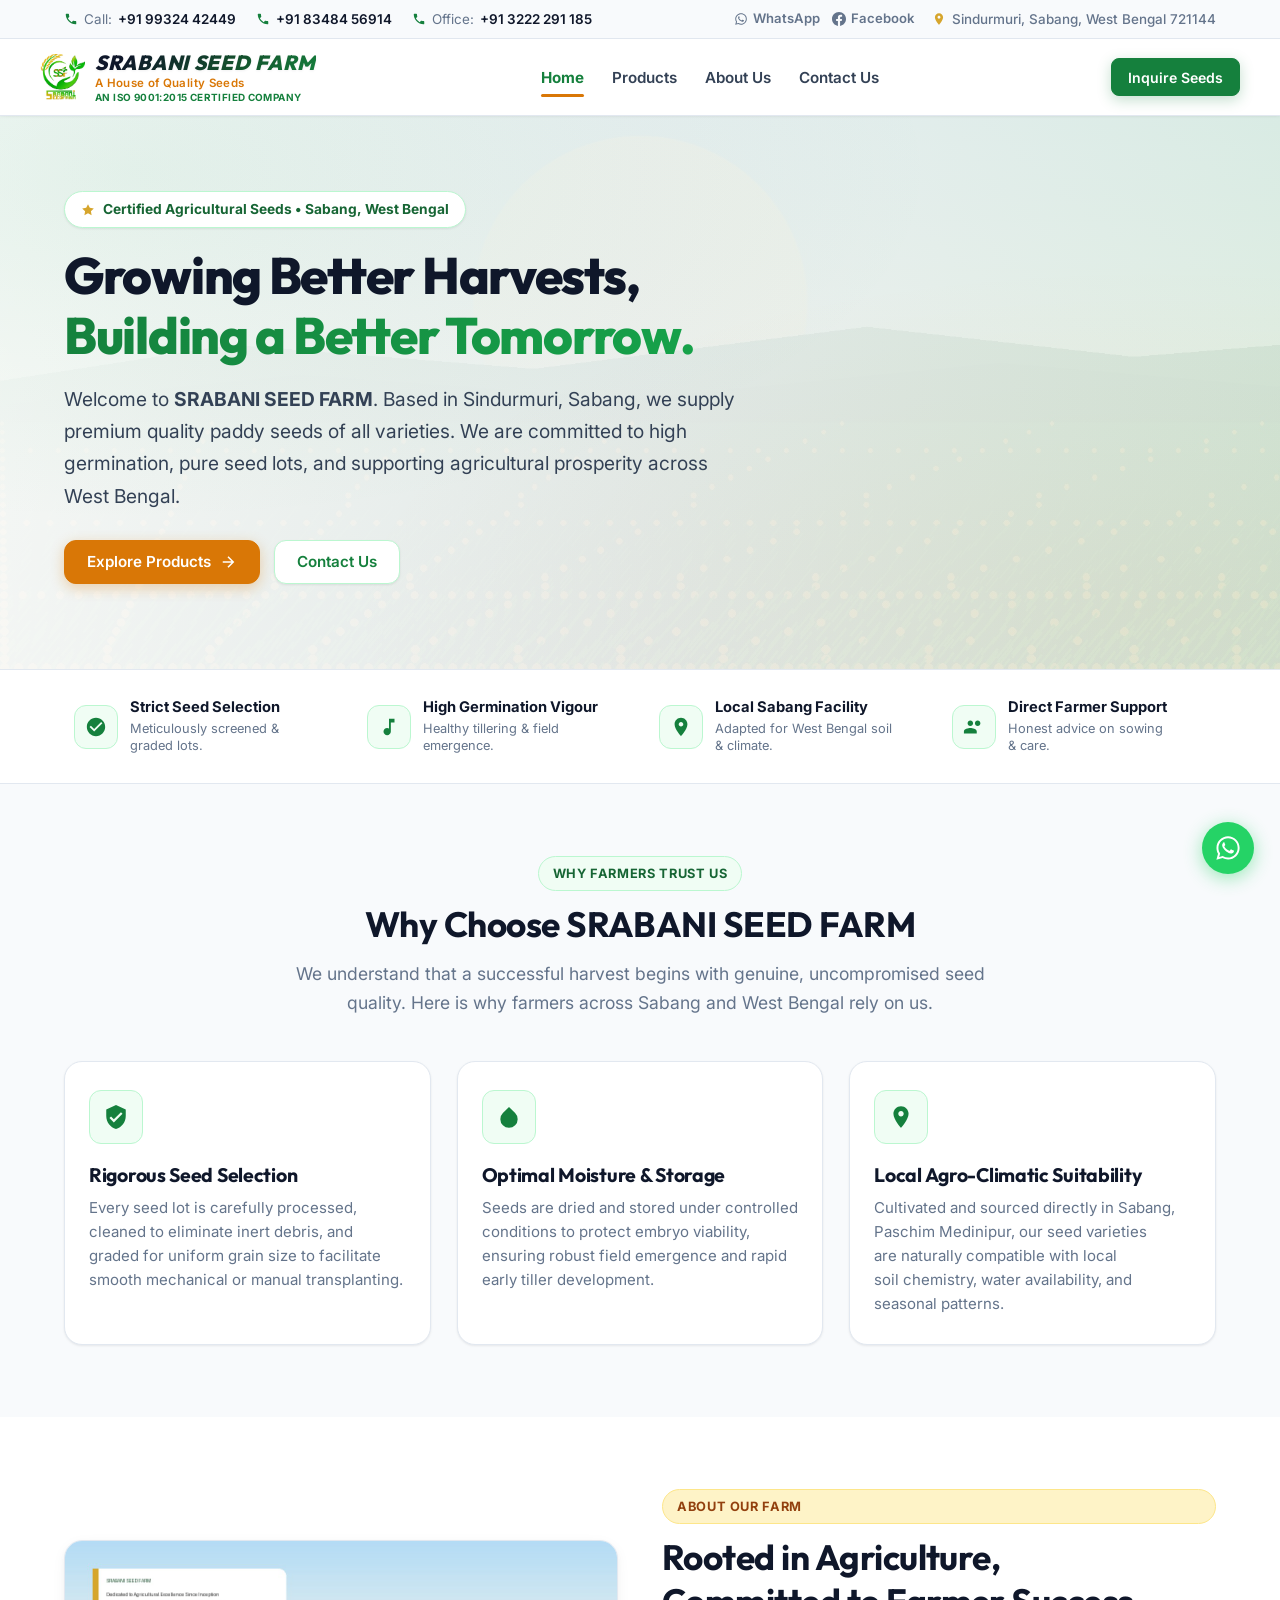
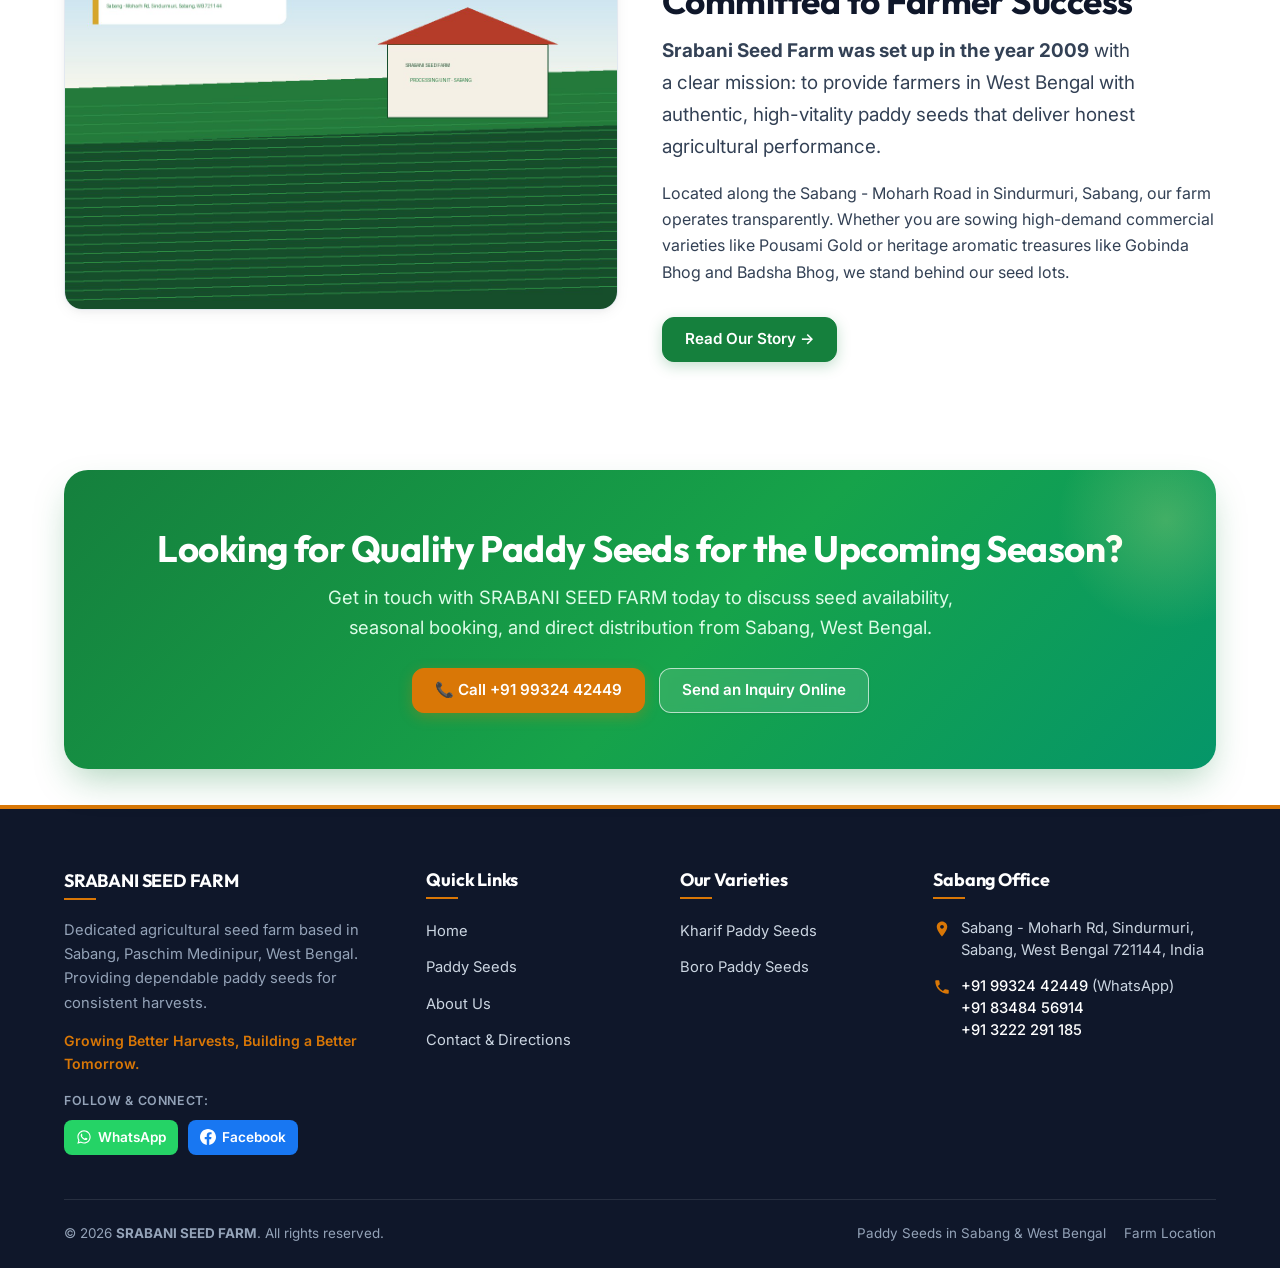
==== commit 65a820bc: "Update description of SRABANI SEED FARM" ====
--- a/index.html
+++ b/index.html
@@ -236,7 +236,7 @@
             Growing Better Harvests, <span class="highlight-gold">Building a Better Tomorrow.</span>
           </h1>
           <p class="hero-description">
-            Welcome to <strong>SRABANI SEED FARM</strong>. Based in Sindurmuri, Sabang, we supply premium quality paddy seeds including Pousami Gold, Gobinda Bhog, and Badsha Bhog. We are committed to high germination, pure seed lots, and supporting agricultural prosperity across West Bengal.
+            Welcome to <strong>SRABANI SEED FARM</strong>. Based in Sindurmuri, Sabang, we supply premium quality paddy seeds of all varieties. We are committed to high germination, pure seed lots, and supporting agricultural prosperity across West Bengal.
           </p>
           <div class="hero-actions">
             <a href="products.html" class="btn btn-golden">
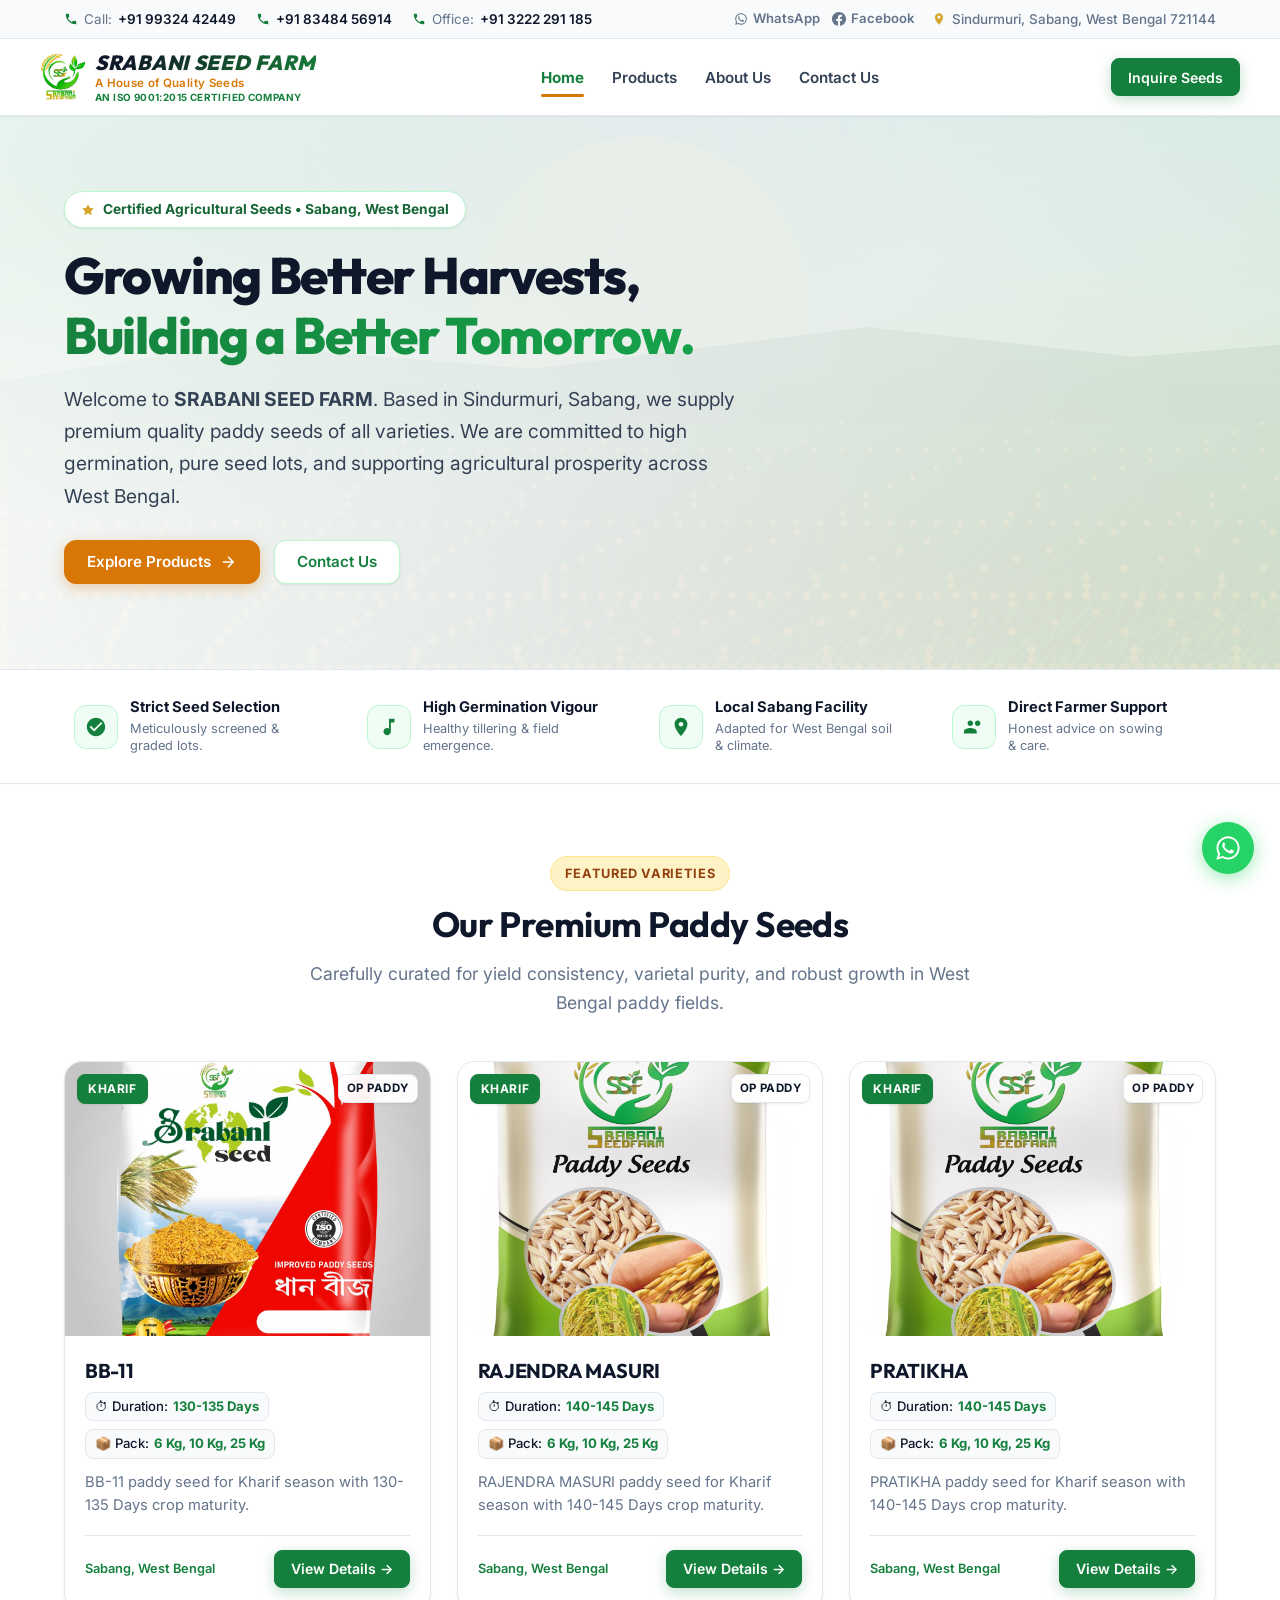
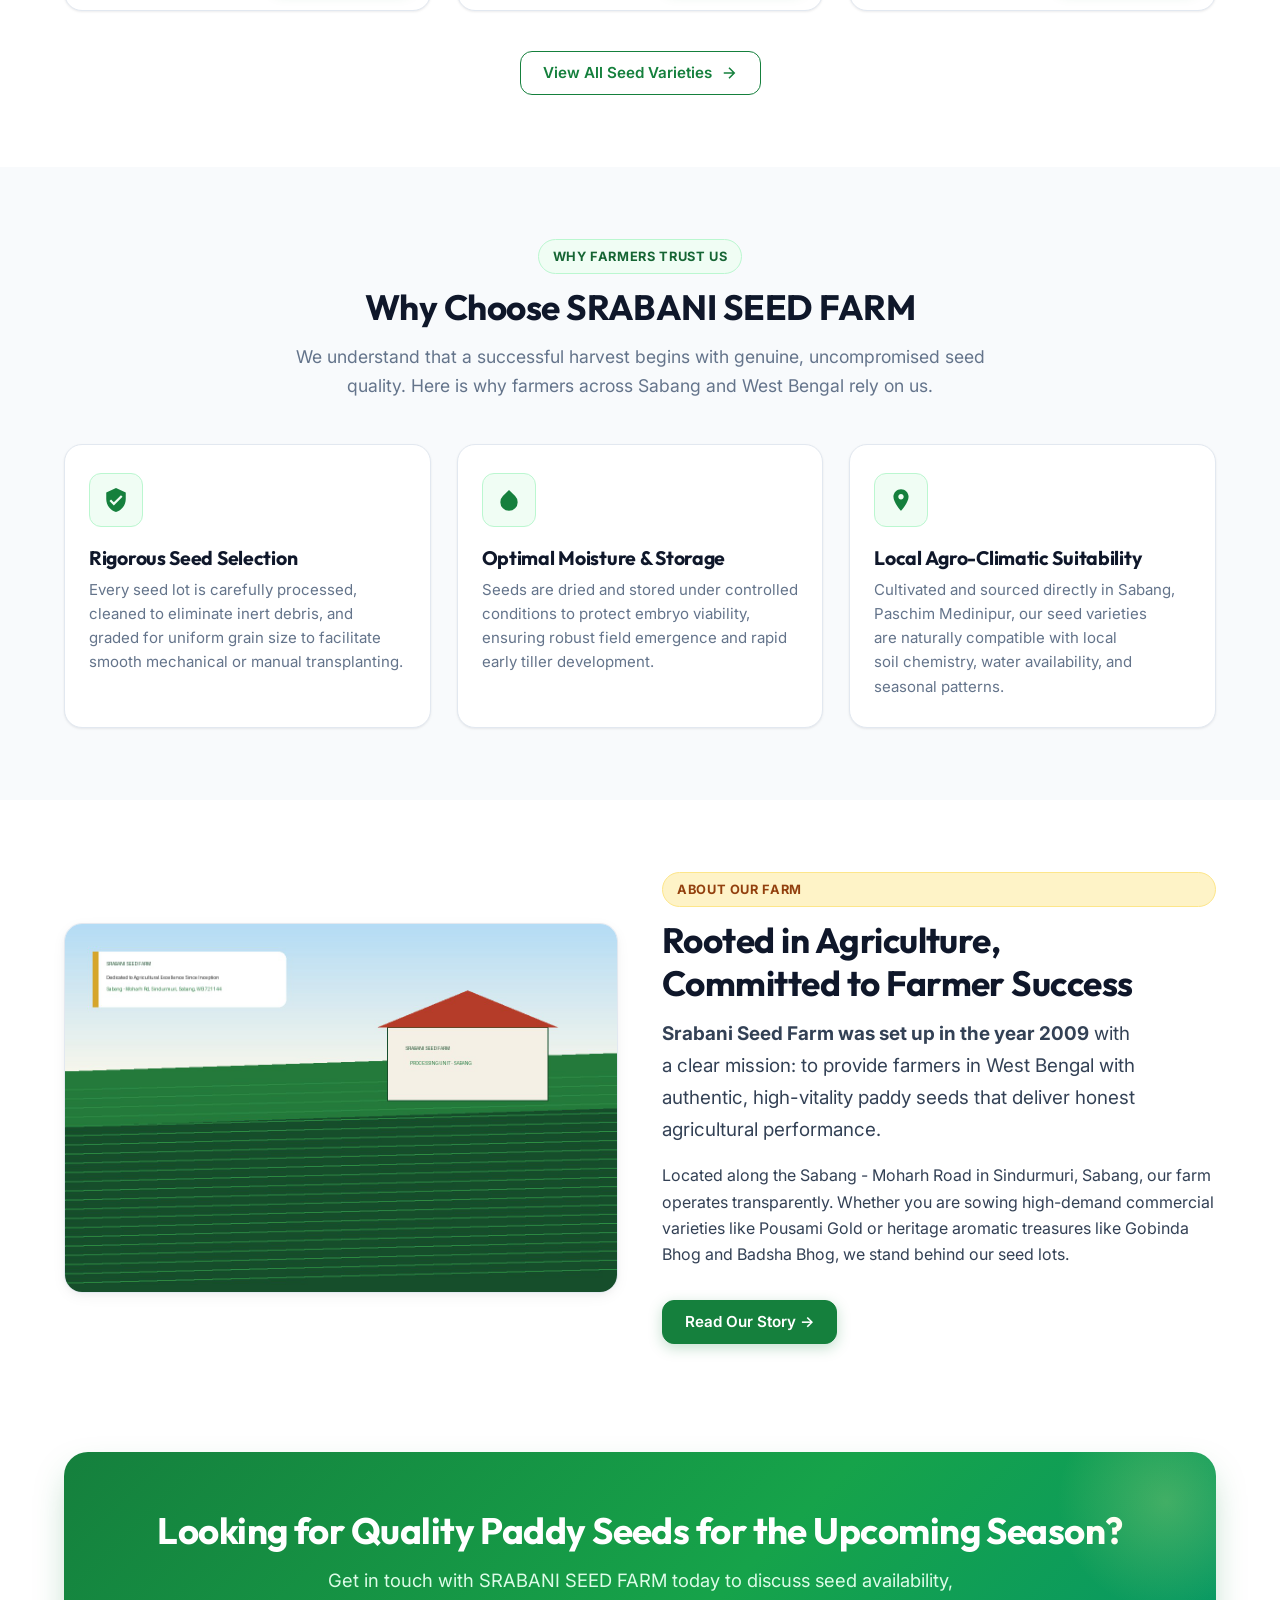
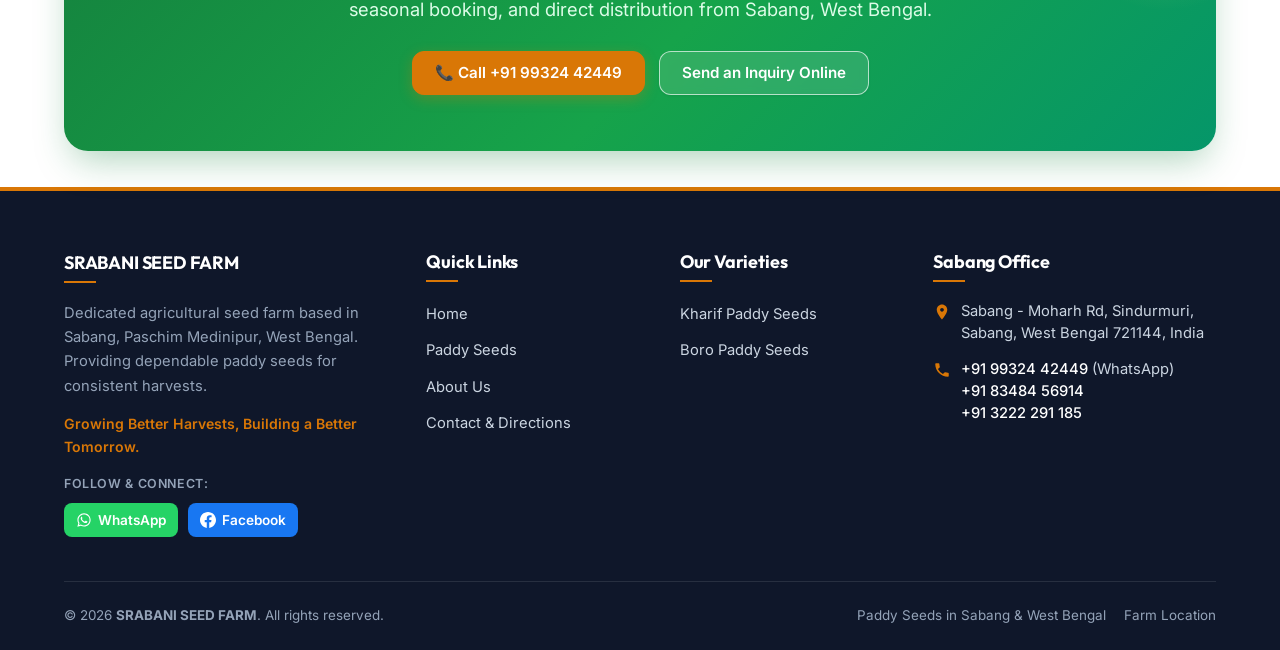
==== commit 81c129d2: "Uncomment Featured Products Section Uncommented the Featured Products Section in index.html." ====
--- a/index.html
+++ b/index.html
@@ -296,7 +296,7 @@
     </section>
 
     <!-- Featured Products Section -->
-    <!-- <section class="section" aria-labelledby="featuredHeading">
+    <section class="section" aria-labelledby="featuredHeading">
       <div class="container">
         <div class="section-heading-wrap">
           <span class="pill-badge pill-badge-gold">Featured Varieties</span>
@@ -387,7 +387,7 @@
           </a>
         </div>
       </div>
-    </section> -->
+    </section>
 
     <section class="section section-bg-alt" aria-labelledby="whyChooseHeading">
       <div class="container">
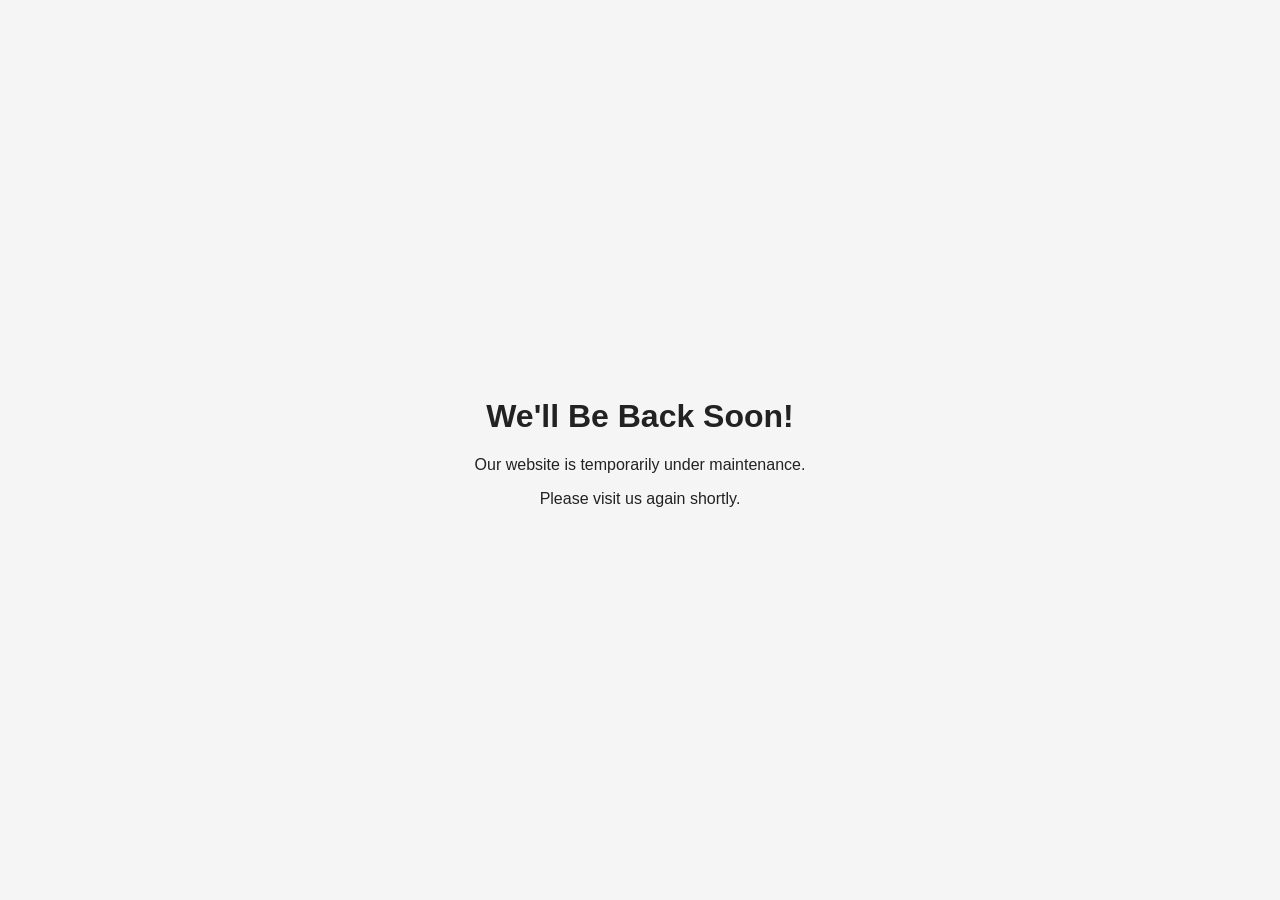
==== commit d5c06d60: "Update print statement from 'Hello' to 'Goodbye'" ====
--- a/index.html
+++ b/index.html
@@ -1,587 +1,26 @@
 <!DOCTYPE html>
-<html lang="en">
-<head>
-  <meta charset="UTF-8">
-  <meta name="viewport" content="width=device-width, initial-scale=1.0">
-  <title>SRABANI SEED FARM | Paddy Seeds in Sabang, West Bengal</title>
-  <meta name="description" content="SRABANI SEED FARM provides high-grade paddy seeds including Pousami Gold, Gobinda Bhog, and Badsha Bhog in Sabang, West Bengal. Dedicated to farmer prosperity and dependable harvests.">
-  <meta name="keywords" content="Paddy seed supplier in Sabang, Paddy seeds in West Bengal, Agricultural seeds in Sabang, Rice seeds in West Bengal, SRABANI SEED FARM, Pousami Gold Paddy Seed, Gobinda Bhog Paddy Seed, Badsha Bhog Paddy Seed">
-  <meta name="robots" content="index, follow">
-  <link rel="canonical" href="https://srabaniseedfarm.com/">
-
-  <!-- Open Graph / Facebook -->
-  <meta property="og:type" content="website">
-  <meta property="og:url" content="https://srabaniseedfarm.com/">
-  <meta property="og:title" content="SRABANI SEED FARM | Paddy Seeds in Sabang, West Bengal">
-  <meta property="og:description" content="Growing Better Harvests, Building a Better Tomorrow. Reliable paddy seeds supplier in Sabang, Paschim Medinipur, West Bengal.">
-  <meta property="og:image" content="https://srabaniseedfarm.com/assets/images/logo.png">
-
-  <!-- Twitter Card -->
-  <meta name="twitter:card" content="summary_large_image">
-  <meta name="twitter:title" content="SRABANI SEED FARM | Paddy Seeds in Sabang, West Bengal">
-  <meta name="twitter:description" content="Premium quality paddy seeds sourced and graded for West Bengal farmers. Visit us in Sabang or call +91 99324 42449.">
-  <meta name="twitter:image" content="https://srabaniseedfarm.com/assets/images/logo.png">
-
-  <!-- Favicon & Manifest -->
-  <link rel="icon" type="image/svg+xml" href="assets/images/logo.png">
-  <link rel="manifest" href="manifest.webmanifest">
-  <meta name="theme-color" content="#15803D">
-
-  <!-- Stylesheets -->
-  <link rel="stylesheet" href="assets/css/style.css">
-  <link rel="stylesheet" href="assets/css/responsive.css">
-
-  <!-- Google Fonts: Inter & Outfit with display=swap -->
-  <link rel="preconnect" href="https://fonts.googleapis.com">
-  <link rel="preconnect" href="https://fonts.gstatic.com" crossorigin>
-  <link href="https://fonts.googleapis.com/css2?family=Inter:wght@400;500;600;700&family=Outfit:wght@600;700;800&display=swap" rel="stylesheet">
-
-  <!-- JSON-LD Structured Data: Organization, LocalBusiness, WebSite -->
-  <script type="application/ld+json">
-  {
-    "@context": "https://schema.org",
-    "@graph": [
-      {
-        "@type": "Organization",
-        "@id": "https://srabaniseedfarm.com/#organization",
-        "name": "SRABANI SEED FARM",
-        "url": "https://srabaniseedfarm.com/",
-        "logo": "https://srabaniseedfarm.com/assets/images/logo.png",
-        "contactPoint": [
-          {
-            "@type": "ContactPoint",
-            "telephone": "+91-99324-42449",
-            "contactType": "sales",
-            "areaServed": "IN",
-            "availableLanguage": ["en", "bn", "hi"]
-          },
-          {
-            "@type": "ContactPoint",
-            "telephone": "+91-83484-56914",
-            "contactType": "sales",
-            "areaServed": "IN",
-            "availableLanguage": ["en", "bn", "hi"]
-          },
-          {
-            "@type": "ContactPoint",
-            "telephone": "+91-3222-291185",
-            "contactType": "customer service",
-            "areaServed": "IN"
-          }
-        ],
-        "sameAs": [
-          "https://www.facebook.com/share/1JAVYuC28b/"
-        ]
-      },
-      {
-        "@type": "LocalBusiness",
-        "@id": "https://srabaniseedfarm.com/#localbusiness",
-        "name": "SRABANI SEED FARM",
-        "foundingDate": "2009",
-        "image": "https://srabaniseedfarm.com/assets/images/about/about-farm.jpg",
-        "url": "https://srabaniseedfarm.com/",
-        "telephone": ["+919932442449", "+918348456914"],
-        "priceRange": "$$",
-        "sameAs": [
-          "https://www.facebook.com/share/1JAVYuC28b/"
-        ],
-        "address": {
-          "@type": "PostalAddress",
-          "streetAddress": "Sabang - Moharh Rd, Sindurmuri",
-          "addressLocality": "Sabang",
-          "addressRegion": "West Bengal",
-          "postalCode": "721144",
-          "addressCountry": "IN"
-        },
-        "geo": {
-          "@type": "GeoCoordinates",
-          "latitude": 22.176728,
-          "longitude": 87.610644
-        },
-        "hasMap": "https://maps.google.com/?cid=15769532588147766035"
-      },
-      {
-        "@type": "WebSite",
-        "@id": "https://srabaniseedfarm.com/#website",
-        "url": "https://srabaniseedfarm.com/",
-        "name": "SRABANI SEED FARM",
-        "publisher": {
-          "@id": "https://srabaniseedfarm.com/#organization"
-        }
-      }
-    ]
-  }
-  </script>
-</head>
-<body>
-  <!-- Skip Link for Accessibility -->
-  <a href="#mainContent" class="skip-link">Skip to main content</a>
-
-  <!-- Top Utility Bar -->
-  <aside class="top-bar" aria-label="Quick contact and location info">
-    <div class="container top-bar-inner">
-      <ul class="top-info-list">
-        <li class="top-info-item">
-          <svg viewBox="0 0 24 24"><path d="M6.62 10.79a15.053 15.053 0 006.59 6.59l2.2-2.2c.27-.27.67-.36 1.02-.24 1.12.37 2.33.57 3.57.57.55 0 1 .45 1 1V20c0 .55-.45 1-1 1-9.39 0-17-7.61-17-17 0-.55.45-1 1-1h3.5c.55 0 1 .45 1 1 0 1.25.2 2.45.57 3.57.11.35.03.74-.25 1.02l-2.2 2.2z"/></svg>
-          <span>Call:</span>
-          <a href="tel:+919932442449" class="top-info-link">+91 99324 42449</a>
-        </li>
-        <li class="top-info-item">
-          <svg viewBox="0 0 24 24"><path d="M6.62 10.79a15.053 15.053 0 006.59 6.59l2.2-2.2c.27-.27.67-.36 1.02-.24 1.12.37 2.33.57 3.57.57.55 0 1 .45 1 1V20c0 .55-.45 1-1 1-9.39 0-17-7.61-17-17 0-.55.45-1 1-1h3.5c.55 0 1 .45 1 1 0 1.25.2 2.45.57 3.57.11.35.03.74-.25 1.02l-2.2 2.2z"/></svg>
-          <a href="tel:+918348456914" class="top-info-link">+91 83484 56914</a>
-        </li>
-        <li class="top-info-item">
-          <svg viewBox="0 0 24 24"><path d="M20 15.5c-1.25 0-2.45-.2-3.57-.57a1.02 1.02 0 00-1.02.24l-2.2 2.2a15.053 15.053 0 01-6.59-6.59l2.2-2.2c.28-.28.36-.67.25-1.02A11.36 11.36 0 018.5 4c0-.55-.45-1-1-1H4c-.55 0-1 .45-1 1 0 9.39 7.61 17 17 17 .55 0 1-.45 1-1v-3.5c0-.55-.45-1-1-1z"/></svg>
-          <span>Office:</span>
-          <a href="tel:+913222291185" class="top-info-link">+91 3222 291 185</a>
-        </li>
-      </ul>
-      <div class="top-bar-right">
-        <div class="top-social-links">
-          <a href="https://wa.me/919932442449" class="top-social-link top-whatsapp-link" target="_blank" rel="noopener noreferrer" aria-label="Chat on WhatsApp" title="WhatsApp: +91 99324 42449">
-            <svg viewBox="0 0 24 24"><path d="M12.04 2C6.58 2 2.13 6.45 2.13 11.91C2.13 13.66 2.59 15.36 3.45 16.86L2.05 22L7.3 20.62C8.75 21.41 10.38 21.83 12.04 21.83C17.5 21.83 21.95 17.38 21.95 11.92C21.95 9.27 20.92 6.78 19.05 4.91C17.18 3.04 14.69 2 12.04 2M12.05 3.67C14.25 3.67 16.31 4.53 17.87 6.09C19.42 7.65 20.28 9.72 20.28 11.92C20.28 16.46 16.58 20.15 12.04 20.15C10.56 20.15 9.11 19.76 7.85 19L7.55 18.83L4.43 19.65L5.26 16.61L5.06 16.29C4.24 15 3.8 13.47 3.8 11.91C3.81 7.37 7.5 3.67 12.05 3.67M8.53 7.33C8.37 7.33 8.1 7.39 7.87 7.64C7.65 7.89 7 8.5 7 9.71C7 10.93 7.89 12.1 8.01 12.27C8.14 12.44 9.76 14.94 12.25 16C12.84 16.27 13.3 16.42 13.66 16.53C14.25 16.72 14.79 16.69 15.22 16.63C15.7 16.56 16.68 16.03 16.89 15.45C17.1 14.87 17.1 14.38 17.04 14.27C16.97 14.17 16.81 14.11 16.56 13.99C16.32 13.86 15.12 13.27 14.9 13.19C14.67 13.1 14.51 13.06 14.35 13.31C14.19 13.55 13.73 14.11 13.58 14.27C13.44 14.44 13.3 14.46 13.06 14.34C12.82 14.21 11.8 13.88 10.6 12.81C9.65 11.97 9.02 10.92 8.89 10.68C8.77 10.43 8.88 10.31 9 10.19C9.11 10.08 9.24 9.91 9.36 9.77C9.48 9.63 9.53 9.53 9.61 9.36C9.69 9.2 9.65 9.06 9.59 8.94C9.53 8.82 9.08 7.67 8.87 7.21C8.68 6.74 8.5 6.82 8.35 6.82C8.21 6.81 8.06 6.81 7.9 6.81L8.53 7.33Z"/></svg>
-            <span>WhatsApp</span>
-          </a>
-          <a href="https://www.facebook.com/share/1JAVYuC28b/" class="top-social-link top-facebook-link" target="_blank" rel="noopener noreferrer" aria-label="Visit Facebook page" title="Facebook">
-            <svg viewBox="0 0 24 24"><path d="M24 12.073c0-6.627-5.373-12-12-12s-12 5.373-12 12c0 5.99 4.388 10.954 10.125 11.854v-8.385H7.078v-3.47h3.047V9.43c0-3.007 1.792-4.669 4.533-4.669 1.312 0 2.686.235 2.686.235v2.953H15.83c-1.491 0-1.956.925-1.956 1.874v2.25h3.328l-.532 3.47h-2.796v8.385C19.612 23.027 24 18.062 24 12.073z"/></svg>
-            <span>Facebook</span>
-          </a>
-        </div>
-        <div class="top-location-badge">
-          <svg width="14" height="14" viewBox="0 0 24 24" fill="#D6A52C"><path d="M12 2C8.13 2 5 5.13 5 9c0 5.25 7 13 7 13s7-7.75 7-13c0-3.87-3.13-7-7-7zm0 9.5c-1.38 0-2.5-1.12-2.5-2.5s1.12-2.5 2.5-2.5 2.5 1.12 2.5 2.5-1.12 2.5-2.5 2.5z"/></svg>
-          <span>Sindurmuri, Sabang, West Bengal 721144</span>
-        </div>
-      </div>
-    </div>
-  </aside>
-
-  <!-- Main Sticky Header -->
-  <header class="site-header">
-    <div class="container navbar">
-      <a href="index.html" class="brand-link" aria-label="SRABANI SEED FARM Homepage">
-        <img src="assets/images/logo.png" alt="SRABANI SEED FARM – Agricultural Seeds" class="brand-logo-img" width="48" height="48">
-        <div class="brand-text">
-          <span class="brand-title">SRABANI SEED FARM</span>
-          <span class="brand-tagline">A House of Quality Seeds</span>
-          <span class="brand-cert">AN ISO 9001:2015 CERTIFIED COMPANY</span>
-        </div>
-      </a>
-
-      <!-- Desktop Navigation Menu -->
-      <nav aria-label="Main Navigation">
-        <ul class="nav-menu">
-          <li><a href="index.html" class="nav-link active">Home</a></li>
-          <li><a href="products.html" class="nav-link">Products</a></li>
-          <li><a href="about.html" class="nav-link">About Us</a></li>
-          <li><a href="contact.html" class="nav-link">Contact Us</a></li>
-        </ul>
-      </nav>
-
-      <!-- Desktop Contact Button -->
-      <a href="contact.html" class="btn btn-sm btn-primary nav-cta-btn">Inquire Seeds</a>
-
-      <!-- Mobile Action & Hamburger -->
-      <div class="mobile-header-actions">
-        <a href="tel:+919932442449" class="mobile-call-pill" aria-label="Call SRABANI SEED FARM directly">
-          <svg viewBox="0 0 24 24"><path d="M6.62 10.79a15.053 15.053 0 006.59 6.59l2.2-2.2c.27-.27.67-.36 1.02-.24 1.12.37 2.33.57 3.57.57.55 0 1 .45 1 1V20c0 .55-.45 1-1 1-9.39 0-17-7.61-17-17 0-.55.45-1 1-1h3.5c.55 0 1 .45 1 1 0 1.25.2 2.45.57 3.57.11.35.03.74-.25 1.02l-2.2 2.2z"/></svg>
-          <span>Call</span>
-        </a>
-        <button type="button" class="mobile-nav-toggle" aria-label="Open mobile navigation menu" aria-expanded="false">
-          <svg viewBox="0 0 24 24"><line x1="3" y1="6" x2="21" y2="6"></line><line x1="3" y1="12" x2="21" y2="12"></line><line x1="3" y1="18" x2="21" y2="18"></line></svg>
-        </button>
-      </div>
-    </div>
-  </header>
-
-  <!-- Mobile Drawer Menu -->
-  <div class="mobile-drawer" role="dialog" aria-modal="true" aria-label="Mobile Navigation Drawer">
-    <div class="mobile-drawer-header">
-      <a href="index.html" class="brand-link" aria-label="SRABANI SEED FARM Homepage">
-        <img src="assets/images/logo.png" alt="SRABANI SEED FARM" class="brand-logo-img" width="40" height="40">
-        <div class="brand-text">
-          <span class="brand-title">SRABANI SEED FARM</span>
-          <span class="brand-tagline">A House of Quality Seeds</span>
-          <span class="brand-cert">AN ISO 9001:2015 CERTIFIED COMPANY</span>
-        </div>
-      </a>
-      <button type="button" class="mobile-drawer-close" aria-label="Close navigation menu">&times;</button>
-    </div>
-    <ul class="mobile-nav-list">
-      <li><a href="index.html" class="mobile-nav-link active">Home</a></li>
-      <li><a href="products.html" class="mobile-nav-link">Products</a></li>
-      <li><a href="about.html" class="mobile-nav-link">About Us</a></li>
-      <li><a href="contact.html" class="mobile-nav-link">Contact Us</a></li>
-    </ul>
-    <div class="mobile-drawer-contact">
-      <p style="font-size: 0.85rem; color: #525252; margin-bottom: 8px;"><strong>Farm Address:</strong><br>Sabang - Moharh Rd, Sindurmuri, Sabang, WB 721144</p>
-      <a href="tel:+919932442449" class="btn btn-sm btn-primary btn-block" style="margin-bottom: 8px;">📞 Call +91 99324 42449</a>
-      <a href="tel:+918348456914" class="btn btn-sm btn-outline-green btn-block" style="margin-bottom: 8px;">📞 Call +91 83484 56914</a>
-      <a href="https://wa.me/919932442449" target="_blank" rel="noopener noreferrer" class="btn btn-sm btn-whatsapp btn-block" style="margin-bottom: 8px;">💬 Chat on WhatsApp</a>
-      <a href="https://www.facebook.com/share/1JAVYuC28b/" target="_blank" rel="noopener noreferrer" class="btn btn-sm btn-facebook btn-block">🌐 Visit Facebook Page</a>
-    </div>
-  </div>
-  <div class="mobile-drawer-overlay"></div>
-
-  <!-- Main Content -->
-  <main id="mainContent">
-    <!-- Hero Section -->
-    <section class="hero-section" aria-labelledby="heroTitle">
-      <div class="container">
-        <div class="hero-content">
-          <div class="hero-pill">
-            <svg width="14" height="14" viewBox="0 0 24 24" fill="#D6A52C"><path d="M12 2L15.09 8.26L22 9.27L17 14.14L18.18 21.02L12 17.77L5.82 21.02L7 14.14L2 9.27L8.91 8.26L12 2Z"/></svg>
-            <span>Certified Agricultural Seeds • Sabang, West Bengal</span>
+      <html>
+        <head>
+          <title>Under Maintenance</title>
+          <meta name="viewport" content="width=device-width, initial-scale=1">
+          <style>
+            body {
+              font-family: Arial, sans-serif;
+              display: grid;
+              place-items: center;
+              min-height: 100vh;
+              margin: 0;
+              background: #f5f5f5;
+              color: #222;
+              text-align: center;
+            }
+          </style>
+        </head>
+        <body>
+          <div>
+            <h1>We'll Be Back Soon!</h1>
+            <p>Our website is temporarily under maintenance.</p>
+            <p>Please visit us again shortly.</p>
           </div>
-          <h1 id="heroTitle" class="hero-title">
-            Growing Better Harvests, <span class="highlight-gold">Building a Better Tomorrow.</span>
-          </h1>
-          <p class="hero-description">
-            Welcome to <strong>SRABANI SEED FARM</strong>. Based in Sindurmuri, Sabang, we supply premium quality paddy seeds of all varieties. We are committed to high germination, pure seed lots, and supporting agricultural prosperity across West Bengal.
-          </p>
-          <div class="hero-actions">
-            <a href="products.html" class="btn btn-golden">
-              Explore Products
-              <svg width="18" height="18" viewBox="0 0 24 24" fill="none" stroke="currentColor" stroke-width="2"><path d="M5 12h14M12 5l7 7-7 7"/></svg>
-            </a>
-            <a href="contact.html" class="btn btn-outline">
-              Contact Us
-            </a>
-          </div>
-        </div>
-      </div>
-    </section>
-
-    <!-- Trust Highlights Strip -->
-    <section class="hero-highlights-strip" aria-label="Core Quality Highlights">
-      <div class="container">
-        <div class="highlights-grid">
-          <div class="highlight-item">
-            <div class="highlight-icon-box">
-              <svg viewBox="0 0 24 24"><path d="M12 2C6.48 2 2 6.48 2 12s4.48 10 10 10 10-4.48 10-10S17.52 2 12 2zm-2 15l-5-5 1.41-1.41L10 14.17l7.59-7.59L19 8l-9 9z"/></svg>
-            </div>
-            <div>
-              <div class="highlight-title">Strict Seed Selection</div>
-              <p class="highlight-desc">Meticulously screened & graded lots.</p>
-            </div>
-          </div>
-          <div class="highlight-item">
-            <div class="highlight-icon-box">
-              <svg viewBox="0 0 24 24"><path d="M12 3v10.55c-.59-.34-1.27-.55-2-.55-2.21 0-4 1.79-4 4s1.79 4 4 4 4-1.79 4-4V7h4V3h-6z"/></svg>
-            </div>
-            <div>
-              <div class="highlight-title">High Germination Vigour</div>
-              <p class="highlight-desc">Healthy tillering & field emergence.</p>
-            </div>
-          </div>
-          <div class="highlight-item">
-            <div class="highlight-icon-box">
-              <svg viewBox="0 0 24 24"><path d="M12 2C8.13 2 5 5.13 5 9c0 5.25 7 13 7 13s7-7.75 7-13c0-3.87-3.13-7-7-7zm0 9.5c-1.38 0-2.5-1.12-2.5-2.5s1.12-2.5 2.5-2.5 2.5 1.12 2.5 2.5-1.12 2.5-2.5 2.5z"/></svg>
-            </div>
-            <div>
-              <div class="highlight-title">Local Sabang Facility</div>
-              <p class="highlight-desc">Adapted for West Bengal soil & climate.</p>
-            </div>
-          </div>
-          <div class="highlight-item">
-            <div class="highlight-icon-box">
-              <svg viewBox="0 0 24 24"><path d="M16 11c1.66 0 2.99-1.34 2.99-3S17.66 5 16 5s-3 1.34-3 3 1.34 3 3 3zm-8 0c1.66 0 2.99-1.34 2.99-3S9.66 5 8 5 5 6.34 5 8s1.34 3 3 3zm0 2c-2.33 0-7 1.17-7 3.5V19h14v-2.5c0-2.33-4.67-3.5-7-3.5z"/></svg>
-            </div>
-            <div>
-              <div class="highlight-title">Direct Farmer Support</div>
-              <p class="highlight-desc">Honest advice on sowing & care.</p>
-            </div>
-          </div>
-        </div>
-      </div>
-    </section>
-
-    <!-- Featured Products Section -->
-    <section class="section" aria-labelledby="featuredHeading">
-      <div class="container">
-        <div class="section-heading-wrap">
-          <span class="pill-badge pill-badge-gold">Featured Varieties</span>
-          <h2 id="featuredHeading" class="section-title">Our Premium Paddy Seeds</h2>
-          <p class="section-desc">
-            Carefully curated for yield consistency, varietal purity, and robust growth in West Bengal paddy fields.
-          </p>
-        </div>
-
-        <div id="featuredProductsGrid" class="products-grid">
-          <article class="product-card" data-slug="mtu-7029-nilanjana-dhanaraj">
-            <div class="product-card-img-wrap">
-              <a href="products.html#mtu-7029-nilanjana-dhanaraj" tabindex="-1" aria-hidden="true">
-                <img src="assets/images/products/seed_packet_7.jpeg" alt="MTU-7029 Nilanjana Dhanaraj Paddy Seed packet at SRABANI SEED FARM" class="product-card-img fallbackable" loading="lazy" width="400" height="300">
-              </a>
-              <span class="product-card-badge product-badge-kharif">Kharif</span>
-              <span class="product-type-pill">OP Paddy</span>
-            </div>
-            <div class="product-card-body">
-              <h3 class="product-card-title">
-                <a href="products.html#mtu-7029-nilanjana-dhanaraj">MTU-7029 / NILANJANA / DHANARAJ</a>
-              </h3>
-              <div class="product-meta-row">
-                <span class="product-meta-chip">⏱ Duration: <strong>140-145 Days</strong></span>
-                <span class="product-meta-chip">📦 Pack: <strong>6, 10, 25 Kg</strong></span>
-              </div>
-              <p class="product-card-desc">High-yielding Kharif paddy seed lot thoroughly graded for uniform crop emergence.</p>
-              <div class="product-card-footer">
-                <span class="product-origin-label">Sabang, West Bengal</span>
-                <a href="products.html#mtu-7029-nilanjana-dhanaraj" class="btn btn-sm btn-primary">View Details &rarr;</a>
-              </div>
-            </div>
-          </article>
-
-          <article class="product-card" data-slug="gobinda-bhog">
-            <div class="product-card-img-wrap">
-              <a href="products.html#gobinda-bhog" tabindex="-1" aria-hidden="true">
-                <img src="assets/images/products/seed_packet_1.jpeg" alt="Gobinda Bhog Paddy Seed packet at SRABANI SEED FARM" class="product-card-img fallbackable" loading="lazy" width="400" height="300">
-              </a>
-              <span class="product-card-badge product-badge-kharif">Kharif</span>
-              <span class="product-type-pill">Improved Paddy</span>
-            </div>
-            <div class="product-card-body">
-              <h3 class="product-card-title">
-                <a href="products.html#gobinda-bhog">GOBINDA BHOG</a>
-              </h3>
-              <div class="product-meta-row">
-                <span class="product-meta-chip">⏱ Duration: <strong>155-160 Days</strong></span>
-                <span class="product-meta-chip">📦 Pack: <strong>1, 3, 6, 10 Kg</strong></span>
-              </div>
-              <p class="product-card-desc">Heritage aromatic short-grain paddy seed carefully dried and graded for pure seed lots.</p>
-              <div class="product-card-footer">
-                <span class="product-origin-label">Sabang, West Bengal</span>
-                <a href="products.html#gobinda-bhog" class="btn btn-sm btn-primary">View Details &rarr;</a>
-              </div>
-            </div>
-          </article>
-
-          <article class="product-card" data-slug="shyamashree-boro">
-            <div class="product-card-img-wrap">
-              <a href="products.html#shyamashree-boro" tabindex="-1" aria-hidden="true">
-                <img src="assets/images/products/seed_packet_2.jpeg" alt="Shyamashree Boro Paddy Seed packet at SRABANI SEED FARM" class="product-card-img fallbackable" loading="lazy" width="400" height="300">
-              </a>
-              <span class="product-card-badge product-badge-boro">Boro</span>
-              <span class="product-type-pill">OP Paddy</span>
-            </div>
-            <div class="product-card-body">
-              <h3 class="product-card-title">
-                <a href="products.html#shyamashree-boro">SHYAMASHREE</a>
-              </h3>
-              <div class="product-meta-row">
-                <span class="product-meta-chip">⏱ Duration: <strong>110-115 Days</strong></span>
-                <span class="product-meta-chip">📦 Pack: <strong>6, 10, 25 Kg</strong></span>
-              </div>
-              <p class="product-card-desc">Fast-maturing high-vitality Boro season paddy variety for dependable harvests.</p>
-              <div class="product-card-footer">
-                <span class="product-origin-label">Sabang, West Bengal</span>
-                <a href="products.html#shyamashree-boro" class="btn btn-sm btn-primary">View Details &rarr;</a>
-              </div>
-            </div>
-          </article>
-        </div>
-
-        <div style="text-align: center; margin-top: 40px;">
-          <a href="products.html" class="btn btn-outline-green">
-            View All Seed Varieties
-            <svg width="18" height="18" viewBox="0 0 24 24" fill="none" stroke="currentColor" stroke-width="2"><path d="M5 12h14M12 5l7 7-7 7"/></svg>
-          </a>
-        </div>
-      </div>
-    </section>
-
-    <section class="section section-bg-alt" aria-labelledby="whyChooseHeading">
-      <div class="container">
-        <div class="section-heading-wrap">
-          <span class="pill-badge">Why Farmers Trust Us</span>
-          <h2 id="whyChooseHeading" class="section-title">Why Choose SRABANI SEED FARM</h2>
-          <p class="section-desc">
-            We understand that a successful harvest begins with genuine, uncompromised seed quality. Here is why farmers across Sabang and West Bengal rely on us.
-          </p>
-        </div>
-
-        <div class="feature-cards-grid">
-          <div class="feature-card">
-            <div class="feature-card-icon">
-              <svg viewBox="0 0 24 24"><path d="M12 1L3 5v6c0 5.55 3.84 10.74 9 12 5.16-1.26 9-6.45 9-12V5l-9-4zm-2 16l-4-4 1.41-1.41L10 14.17l6.59-6.59L18 9l-8 8z"/></svg>
-            </div>
-            <h3 class="feature-card-title">Rigorous Seed Selection</h3>
-            <p class="feature-card-text">
-              Every seed lot is carefully processed, cleaned to eliminate inert debris, and graded for uniform grain size to facilitate smooth mechanical or manual transplanting.
-            </p>
-          </div>
-
-          <div class="feature-card">
-            <div class="feature-card-icon">
-              <svg viewBox="0 0 24 24"><path d="M12 2.69l5.66 5.66a8 8 0 1 1-11.31 0z"/></svg>
-            </div>
-            <h3 class="feature-card-title">Optimal Moisture & Storage</h3>
-            <p class="feature-card-text">
-              Seeds are dried and stored under controlled conditions to protect embryo viability, ensuring robust field emergence and rapid early tiller development.
-            </p>
-          </div>
-
-          <div class="feature-card">
-            <div class="feature-card-icon">
-              <svg viewBox="0 0 24 24"><path d="M12 2C8.13 2 5 5.13 5 9c0 5.25 7 13 7 13s7-7.75 7-13c0-3.87-3.13-7-7-7zm0 9.5c-1.38 0-2.5-1.12-2.5-2.5s1.12-2.5 2.5-2.5 2.5 1.12 2.5 2.5-1.12 2.5-2.5 2.5z"/></svg>
-            </div>
-            <h3 class="feature-card-title">Local Agro-Climatic Suitability</h3>
-            <p class="feature-card-text">
-              Cultivated and sourced directly in Sabang, Paschim Medinipur, our seed varieties are naturally compatible with local soil chemistry, water availability, and seasonal patterns.
-            </p>
-          </div>
-        </div>
-      </div>
-    </section>
-
-    <!-- About Us Preview Section -->
-    <section class="section" aria-labelledby="aboutPreviewHeading">
-      <div class="container">
-        <div class="about-intro-grid">
-          <div class="about-img-box">
-            <img src="assets/images/about/about-farm.jpg" alt="SRABANI SEED FARM facility and paddy fields in Sabang, West Bengal" loading="lazy" width="600" height="400">
-          </div>
-          <div class="about-text-content">
-            <span class="pill-badge pill-badge-gold">About Our Farm</span>
-            <h2 id="aboutPreviewHeading" class="section-title">Rooted in Agriculture, Committed to Farmer Success</h2>
-            <p class="lead">
-              <strong>Srabani Seed Farm was set up in the year 2009</strong> with a clear mission: to provide farmers in West Bengal with authentic, high-vitality paddy seeds that deliver honest agricultural performance.
-            </p>
-            <p>
-              Located along the Sabang - Moharh Road in Sindurmuri, Sabang, our farm operates transparently. Whether you are sowing high-demand commercial varieties like Pousami Gold or heritage aromatic treasures like Gobinda Bhog and Badsha Bhog, we stand behind our seed lots.
-            </p>
-            <div style="margin-top: 16px;">
-              <a href="about.html" class="btn btn-primary">
-                Read Our Story &rarr;
-              </a>
-            </div>
-          </div>
-        </div>
-      </div>
-    </section>
-
-    <!-- CTA Section -->
-    <section class="container" aria-label="Order and Inquiries Call to Action">
-      <div class="cta-banner">
-        <h2 class="cta-title">Looking for Quality Paddy Seeds for the Upcoming Season?</h2>
-        <p class="cta-desc">
-          Get in touch with SRABANI SEED FARM today to discuss seed availability, seasonal booking, and direct distribution from Sabang, West Bengal.
-        </p>
-        <div class="cta-actions">
-          <a href="tel:+919932442449" class="btn btn-golden">
-            📞 Call +91 99324 42449
-          </a>
-          <a href="contact.html" class="btn btn-outline">
-            Send an Inquiry Online
-          </a>
-        </div>
-      </div>
-    </section>
-  </main>
-
-  <!-- Footer -->
-  <footer class="site-footer">
-    <div class="container">
-      <div class="footer-grid">
-        <!-- Col 1: Brand Info -->
-        <div>
-          <h3 class="footer-col-title">SRABANI SEED FARM</h3>
-          <p class="footer-about-text">
-            Dedicated agricultural seed farm based in Sabang, Paschim Medinipur, West Bengal. Providing dependable paddy seeds for consistent harvests.
-          </p>
-          <div style="color: var(--golden); font-size: 0.88rem; font-weight: 600; margin-bottom: 12px;">
-            Growing Better Harvests, Building a Better Tomorrow.
-          </div>
-          <div class="footer-social-wrap">
-            <span class="footer-social-title">Follow &amp; Connect:</span>
-            <div class="footer-social-links">
-              <a href="https://wa.me/919932442449" class="footer-social-btn footer-whatsapp-btn" target="_blank" rel="noopener noreferrer" aria-label="Chat on WhatsApp">
-                <svg viewBox="0 0 24 24"><path d="M12.04 2C6.58 2 2.13 6.45 2.13 11.91C2.13 13.66 2.59 15.36 3.45 16.86L2.05 22L7.3 20.62C8.75 21.41 10.38 21.83 12.04 21.83C17.5 21.83 21.95 17.38 21.95 11.92C21.95 9.27 20.92 6.78 19.05 4.91C17.18 3.04 14.69 2 12.04 2M12.05 3.67C14.25 3.67 16.31 4.53 17.87 6.09C19.42 7.65 20.28 9.72 20.28 11.92C20.28 16.46 16.58 20.15 12.04 20.15C10.56 20.15 9.11 19.76 7.85 19L7.55 18.83L4.43 19.65L5.26 16.61L5.06 16.29C4.24 15 3.8 13.47 3.8 11.91C3.81 7.37 7.5 3.67 12.05 3.67M8.53 7.33C8.37 7.33 8.1 7.39 7.87 7.64C7.65 7.89 7 8.5 7 9.71C7 10.93 7.89 12.1 8.01 12.27C8.14 12.44 9.76 14.94 12.25 16C12.84 16.27 13.3 16.42 13.66 16.53C14.25 16.72 14.79 16.69 15.22 16.63C15.7 16.56 16.68 16.03 16.89 15.45C17.1 14.87 17.1 14.38 17.04 14.27C16.97 14.17 16.81 14.11 16.56 13.99C16.32 13.86 15.12 13.27 14.9 13.19C14.67 13.1 14.51 13.06 14.35 13.31C14.19 13.55 13.73 14.11 13.58 14.27C13.44 14.44 13.3 14.46 13.06 14.34C12.82 14.21 11.8 13.88 10.6 12.81C9.65 11.97 9.02 10.92 8.89 10.68C8.77 10.43 8.88 10.31 9 10.19C9.11 10.08 9.24 9.91 9.36 9.77C9.48 9.63 9.53 9.53 9.61 9.36C9.69 9.2 9.65 9.06 9.59 8.94C9.53 8.82 9.08 7.67 8.87 7.21C8.68 6.74 8.5 6.82 8.35 6.82C8.21 6.81 8.06 6.81 7.9 6.81L8.53 7.33Z"/></svg>
-                <span>WhatsApp</span>
-              </a>
-              <a href="https://www.facebook.com/share/1JAVYuC28b/" class="footer-social-btn footer-facebook-btn" target="_blank" rel="noopener noreferrer" aria-label="Visit Facebook page">
-                <svg viewBox="0 0 24 24"><path d="M24 12.073c0-6.627-5.373-12-12-12s-12 5.373-12 12c0 5.99 4.388 10.954 10.125 11.854v-8.385H7.078v-3.47h3.047V9.43c0-3.007 1.792-4.669 4.533-4.669 1.312 0 2.686.235 2.686.235v2.953H15.83c-1.491 0-1.956.925-1.956 1.874v2.25h3.328l-.532 3.47h-2.796v8.385C19.612 23.027 24 18.062 24 12.073z"/></svg>
-                <span>Facebook</span>
-              </a>
-            </div>
-          </div>
-        </div>
-
-        <!-- Col 2: Quick Links -->
-        <div>
-          <h4 class="footer-col-title">Quick Links</h4>
-          <ul class="footer-links-list">
-            <li><a href="index.html" class="footer-link">Home</a></li>
-            <li><a href="products.html" class="footer-link">Paddy Seeds</a></li>
-            <li><a href="about.html" class="footer-link">About Us</a></li>
-            <li><a href="contact.html" class="footer-link">Contact & Directions</a></li>
-          </ul>
-        </div>
-
-        <!-- Col 3: Seed Varieties -->
-        <div>
-          <h4 class="footer-col-title">Our Varieties</h4>
-          <ul class="footer-links-list">
-            <li><a href="products.html?season=kharif" class="footer-link">Kharif Paddy Seeds</a></li>
-            <li><a href="products.html?season=boro" class="footer-link">Boro Paddy Seeds</a></li>
-          </ul>
-        </div>
-
-        <!-- Col 4: Contact & Location -->
-        <div>
-          <h4 class="footer-col-title">Sabang Office</h4>
-          <ul class="footer-contact-list">
-            <li class="footer-contact-item">
-              <svg viewBox="0 0 24 24"><path d="M12 2C8.13 2 5 5.13 5 9c0 5.25 7 13 7 13s7-7.75 7-13c0-3.87-3.13-7-7-7zm0 9.5c-1.38 0-2.5-1.12-2.5-2.5s1.12-2.5 2.5-2.5 2.5 1.12 2.5 2.5-1.12 2.5-2.5 2.5z"/></svg>
-              <span>Sabang - Moharh Rd, Sindurmuri, Sabang, West Bengal 721144, India</span>
-            </li>
-            <li class="footer-contact-item">
-              <svg viewBox="0 0 24 24"><path d="M6.62 10.79a15.053 15.053 0 006.59 6.59l2.2-2.2c.27-.27.67-.36 1.02-.24 1.12.37 2.33.57 3.57.57.55 0 1 .45 1 1V20c0 .55-.45 1-1 1-9.39 0-17-7.61-17-17 0-.55.45-1 1-1h3.5c.55 0 1 .45 1 1 0 1.25.2 2.45.57 3.57.11.35.03.74-.25 1.02l-2.2 2.2z"/></svg>
-              <div>
-                <a href="tel:+919932442449">+91 99324 42449</a> (WhatsApp)<br>
-                <a href="tel:+918348456914">+91 83484 56914</a><br>
-                <a href="tel:+913222291185">+91 3222 291 185</a>
-              </div>
-            </li>
-          </ul>
-        </div>
-      </div>
-
-      <!-- Bottom Bar -->
-      <div class="footer-bottom">
-        <div>
-          &copy; <span class="current-year">2026</span> <strong>SRABANI SEED FARM</strong>. All rights reserved.
-        </div>
-        <div class="footer-bottom-links">
-          <span>Paddy Seeds in Sabang &amp; West Bengal</span>
-          <a href="contact.html">Farm Location</a>
-        </div>
-      </div>
-    </div>
-  </footer>
-
-  <!-- Floating Mobile Quick Contact Bar -->
-  <aside class="floating-contact-bar" aria-label="Mobile quick actions">
-    <div class="floating-contact-inner">
-      <a href="tel:+919932442449" class="btn btn-sm btn-primary">
-        📞 Call
-      </a>
-      <a href="https://wa.me/919932442449" class="btn btn-sm btn-whatsapp" target="_blank" rel="noopener noreferrer">
-        💬 WhatsApp
-      </a>
-      <a href="contact.html" class="btn btn-sm btn-golden">
-        ✉ Inquire
-      </a>
-    </div>
-  </aside>
-
-  <!-- Floating Desktop/Mobile WhatsApp Button -->
-  <a href="https://wa.me/919932442449" class="floating-whatsapp-btn" target="_blank" rel="noopener noreferrer" aria-label="Chat with SRABANI SEED FARM on WhatsApp" title="Chat on WhatsApp: +91 99324 42449">
-    <svg viewBox="0 0 24 24"><path d="M12.04 2C6.58 2 2.13 6.45 2.13 11.91C2.13 13.66 2.59 15.36 3.45 16.86L2.05 22L7.3 20.62C8.75 21.41 10.38 21.83 12.04 21.83C17.5 21.83 21.95 17.38 21.95 11.92C21.95 9.27 20.92 6.78 19.05 4.91C17.18 3.04 14.69 2 12.04 2M12.05 3.67C14.25 3.67 16.31 4.53 17.87 6.09C19.42 7.65 20.28 9.72 20.28 11.92C20.28 16.46 16.58 20.15 12.04 20.15C10.56 20.15 9.11 19.76 7.85 19L7.55 18.83L4.43 19.65L5.26 16.61L5.06 16.29C4.24 15 3.8 13.47 3.8 11.91C3.81 7.37 7.5 3.67 12.05 3.67M8.53 7.33C8.37 7.33 8.1 7.39 7.87 7.64C7.65 7.89 7 8.5 7 9.71C7 10.93 7.89 12.1 8.01 12.27C8.14 12.44 9.76 14.94 12.25 16C12.84 16.27 13.3 16.42 13.66 16.53C14.25 16.72 14.79 16.69 15.22 16.63C15.7 16.56 16.68 16.03 16.89 15.45C17.1 14.87 17.1 14.38 17.04 14.27C16.97 14.17 16.81 14.11 16.56 13.99C16.32 13.86 15.12 13.27 14.9 13.19C14.67 13.1 14.51 13.06 14.35 13.31C14.19 13.55 13.73 14.11 13.58 14.27C13.44 14.44 13.3 14.46 13.06 14.34C12.82 14.21 11.8 13.88 10.6 12.81C9.65 11.97 9.02 10.92 8.89 10.68C8.77 10.43 8.88 10.31 9 10.19C9.11 10.08 9.24 9.91 9.36 9.77C9.48 9.63 9.53 9.53 9.61 9.36C9.69 9.2 9.65 9.06 9.59 8.94C9.53 8.82 9.08 7.67 8.87 7.21C8.68 6.74 8.5 6.82 8.35 6.82C8.21 6.81 8.06 6.81 7.9 6.81L8.53 7.33Z"/></svg>
-  </a>
-
-  <!-- JavaScript -->
-  <script src="assets/js/main.js" defer></script>
-  <script src="assets/js/products.js" defer></script>
-  <script src="assets/js/seo.js" defer></script>
-</body>
-</html>
+        </body>
+      </html>
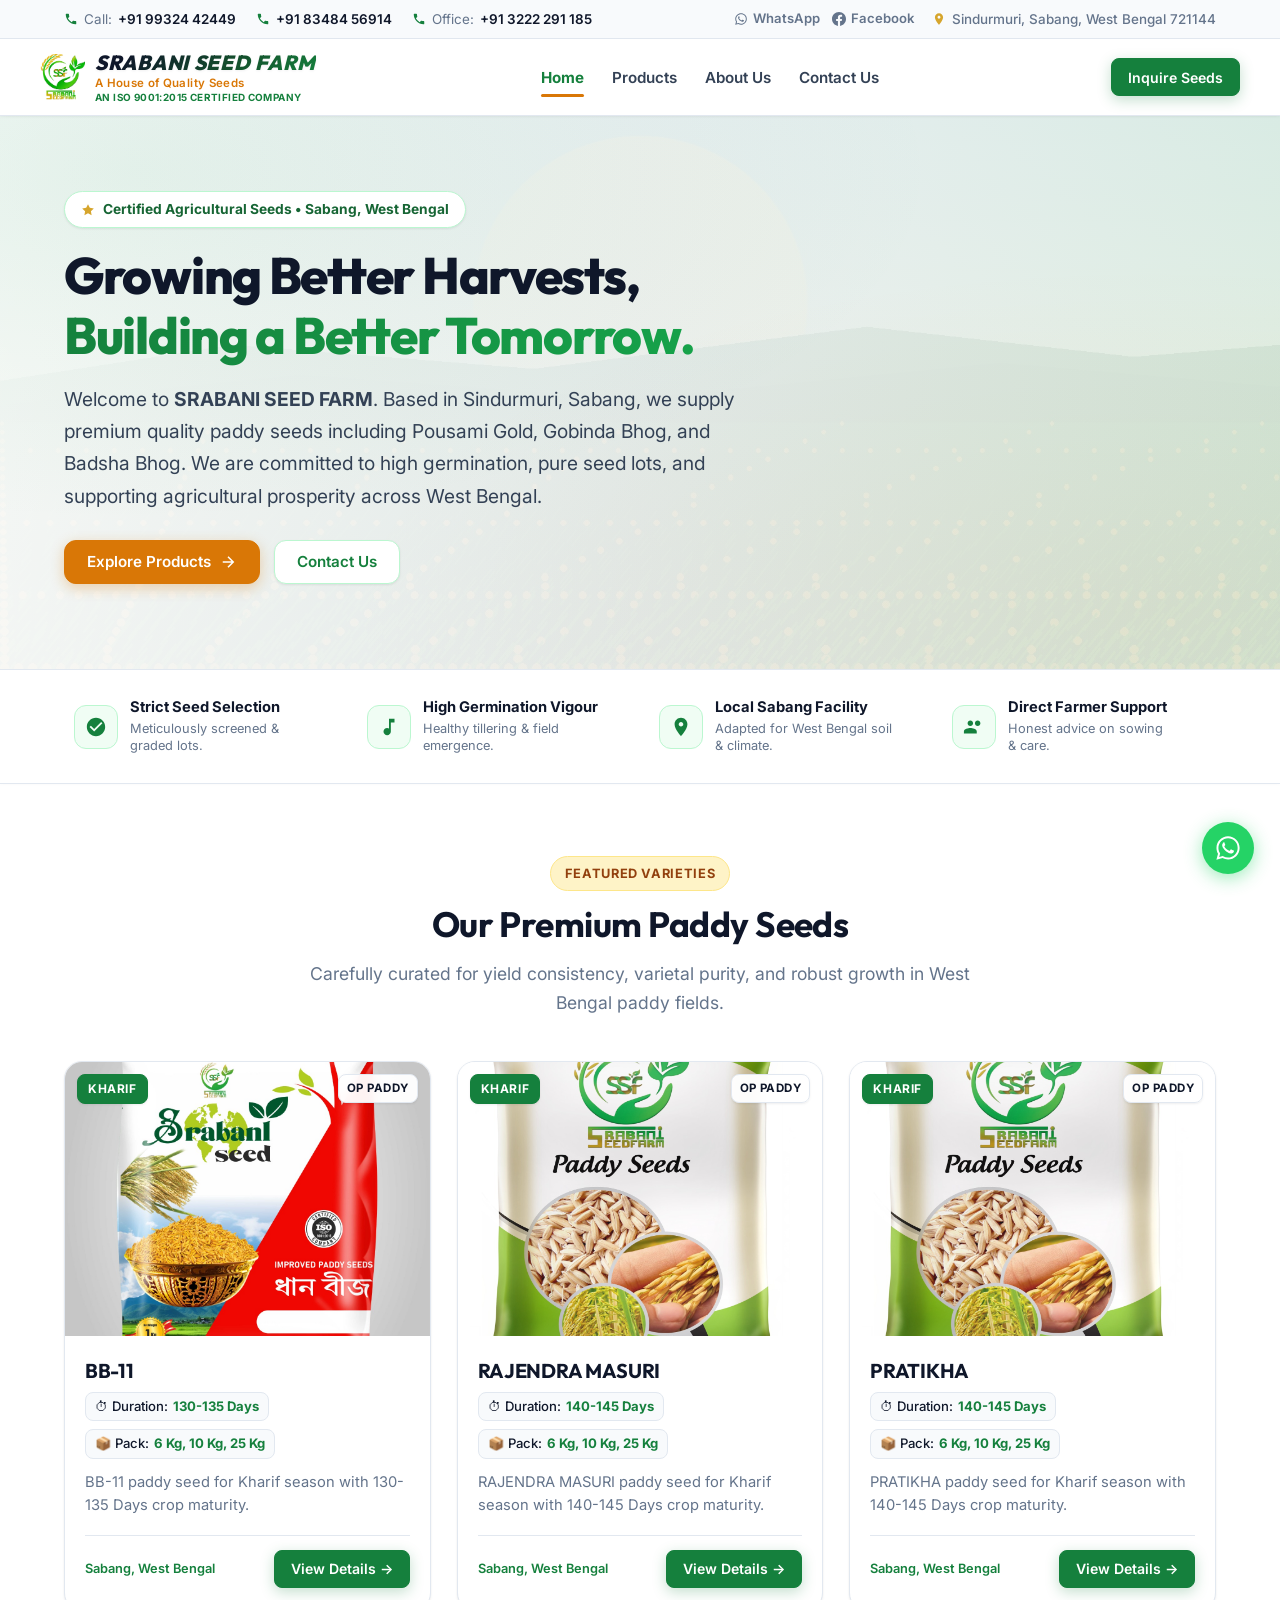
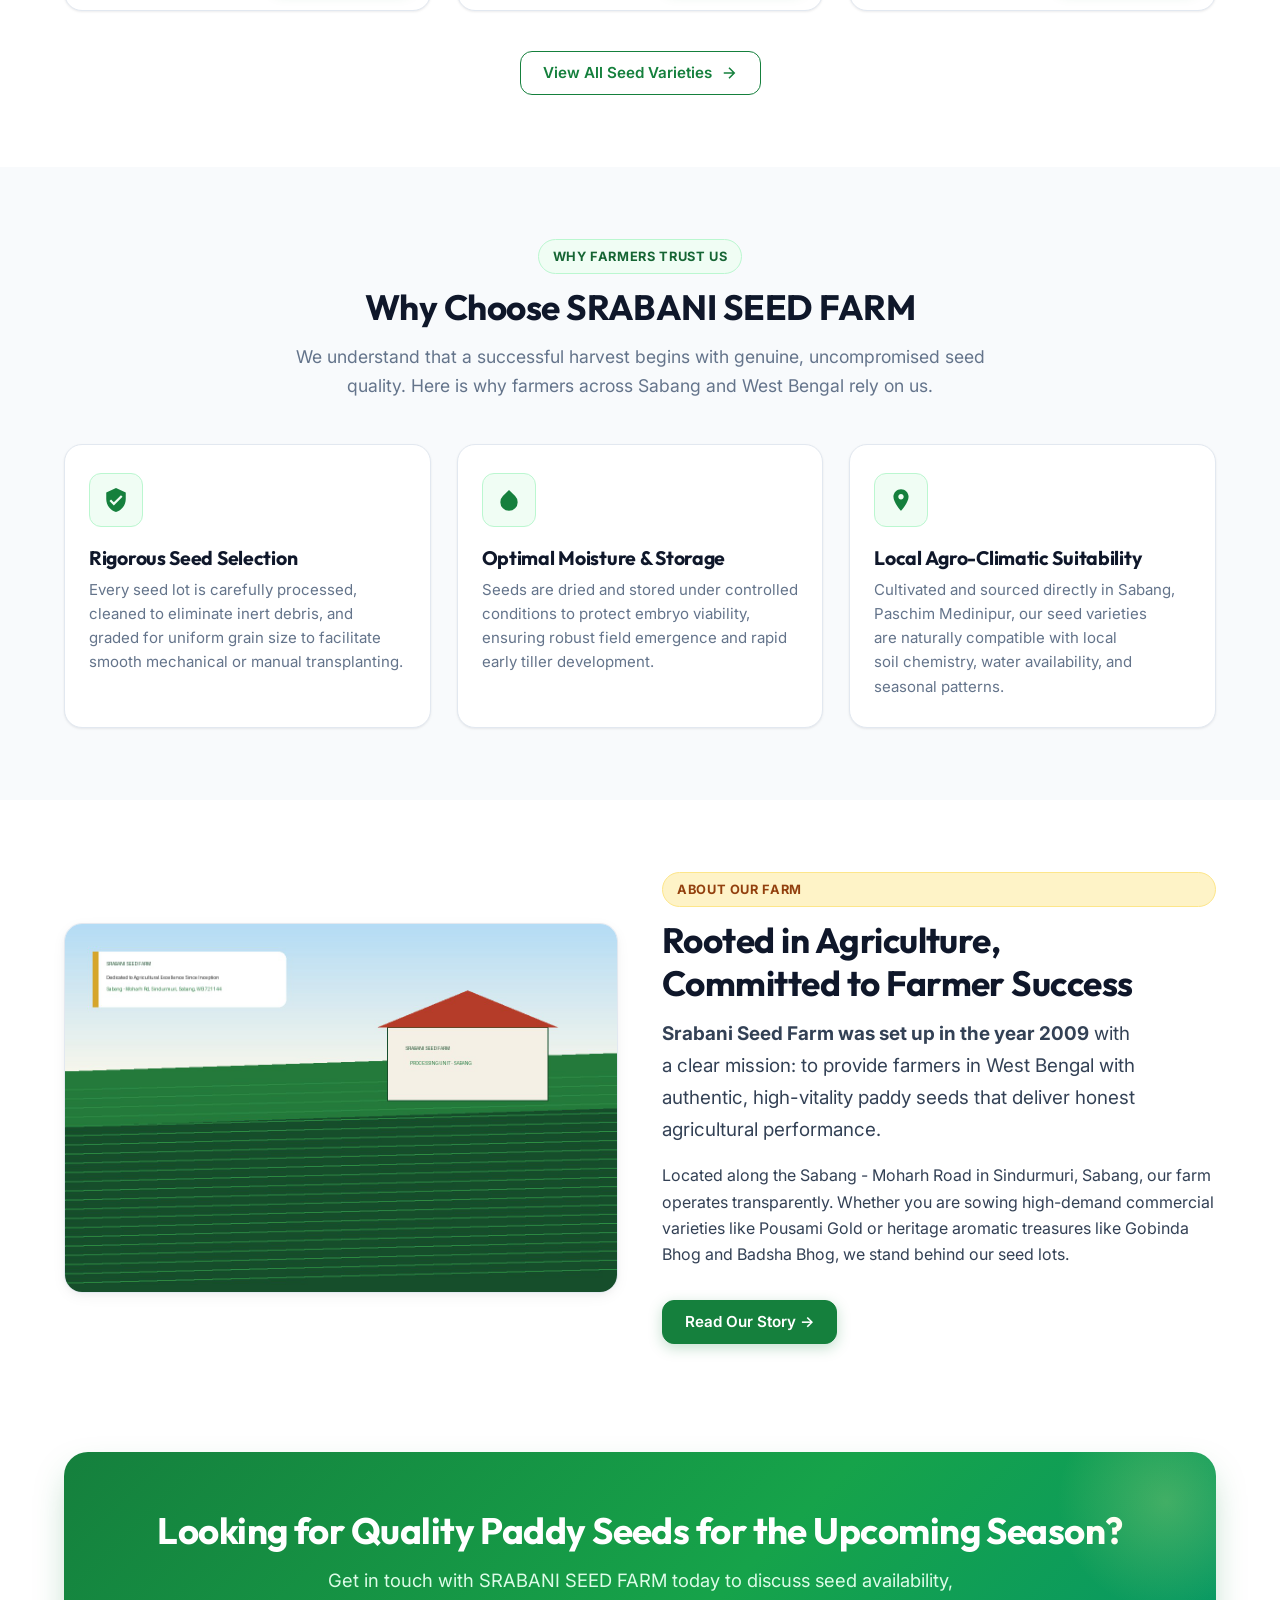
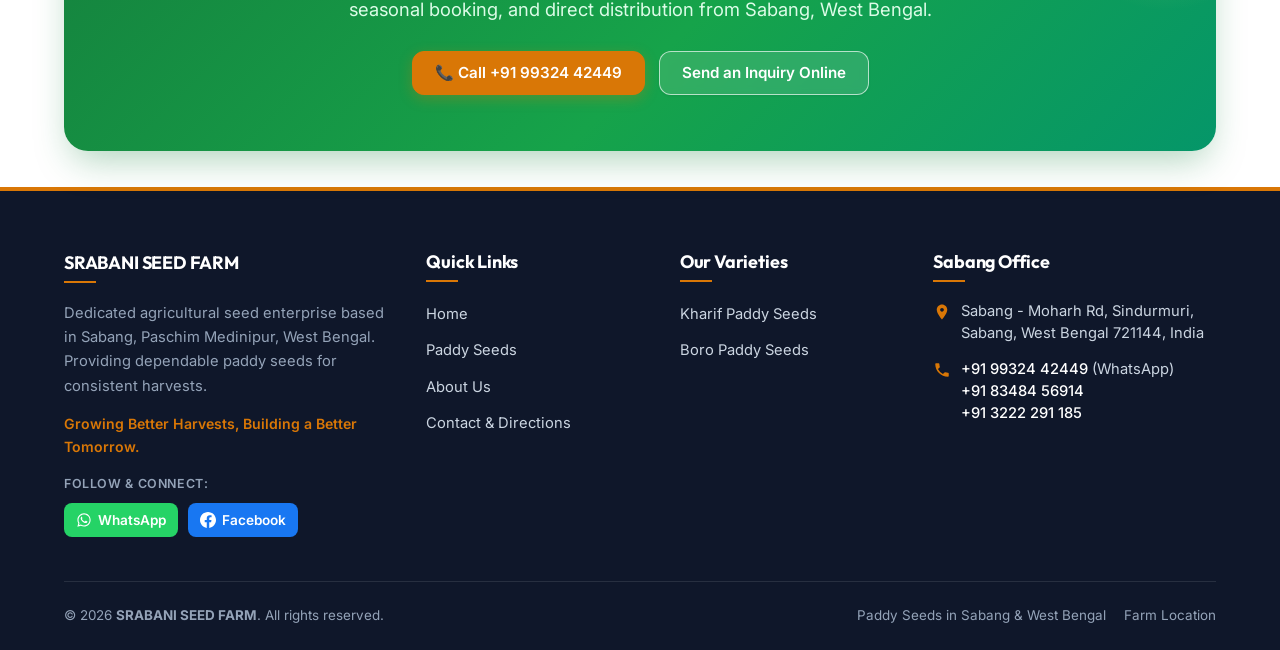
==== commit b8f67b84: "Update favicon and manifest for improved icon support across devices" ====
--- a/index.html
+++ b/index.html
@@ -1,26 +1,595 @@
 <!DOCTYPE html>
-      <html>
-        <head>
-          <title>Under Maintenance</title>
-          <meta name="viewport" content="width=device-width, initial-scale=1">
-          <style>
-            body {
-              font-family: Arial, sans-serif;
-              display: grid;
-              place-items: center;
-              min-height: 100vh;
-              margin: 0;
-              background: #f5f5f5;
-              color: #222;
-              text-align: center;
-            }
-          </style>
-        </head>
-        <body>
-          <div>
-            <h1>We'll Be Back Soon!</h1>
-            <p>Our website is temporarily under maintenance.</p>
-            <p>Please visit us again shortly.</p>
-          </div>
-        </body>
-      </html>
+<html lang="en">
+<head>
+  <meta charset="UTF-8">
+  <meta name="viewport" content="width=device-width, initial-scale=1.0">
+  <title>SRABANI SEED FARM | Paddy Seeds in Sabang, West Bengal</title>
+  <meta name="description" content="SRABANI SEED FARM provides high-grade paddy seeds including Pousami Gold, Gobinda Bhog, and Badsha Bhog in Sabang, West Bengal. Dedicated to farmer prosperity and dependable harvests.">
+  <meta name="keywords" content="Paddy seed supplier in Sabang, Paddy seeds in West Bengal, Agricultural seeds in Sabang, Rice seeds in West Bengal, SRABANI SEED FARM, Pousami Gold Paddy Seed, Gobinda Bhog Paddy Seed, Badsha Bhog Paddy Seed">
+  <meta name="robots" content="index, follow">
+  <link rel="canonical" href="https://srabaniseedfarm.com/">
+
+  <!-- Open Graph / Facebook -->
+  <meta property="og:type" content="website">
+  <meta property="og:url" content="https://srabaniseedfarm.com/">
+  <meta property="og:title" content="SRABANI SEED FARM | Paddy Seeds in Sabang, West Bengal">
+  <meta property="og:description" content="Growing Better Harvests, Building a Better Tomorrow. Reliable paddy seeds supplier in Sabang, Paschim Medinipur, West Bengal.">
+  <meta property="og:image" content="https://srabaniseedfarm.com/assets/images/logo.png">
+
+  <!-- Twitter Card -->
+  <meta name="twitter:card" content="summary_large_image">
+  <meta name="twitter:title" content="SRABANI SEED FARM | Paddy Seeds in Sabang, West Bengal">
+  <meta name="twitter:description" content="Premium quality paddy seeds sourced and graded for West Bengal farmers. Visit us in Sabang or call +91 99324 42449.">
+  <meta name="twitter:image" content="https://srabaniseedfarm.com/assets/images/logo.png">
+
+  <!-- Favicon & Manifest -->
+  <link rel="icon" href="favicon.ico" sizes="48x48">
+  <link rel="icon" type="image/png" sizes="48x48" href="assets/images/favicon-48x48.png">
+  <link rel="icon" type="image/png" sizes="192x192" href="assets/images/favicon-192x192.png">
+  <link rel="apple-touch-icon" sizes="180x180" href="assets/images/apple-touch-icon.png">
+  <link rel="manifest" href="manifest.webmanifest">
+  <meta name="theme-color" content="#15803D">
+
+  <!-- Stylesheets -->
+  <link rel="stylesheet" href="assets/css/style.css">
+  <link rel="stylesheet" href="assets/css/responsive.css">
+
+  <!-- Google Fonts: Inter & Outfit with display=swap -->
+  <link rel="preconnect" href="https://fonts.googleapis.com">
+  <link rel="preconnect" href="https://fonts.gstatic.com" crossorigin>
+  <link href="https://fonts.googleapis.com/css2?family=Inter:wght@400;500;600;700&family=Outfit:wght@600;700;800&display=swap" rel="stylesheet">
+
+  <!-- JSON-LD Structured Data: Organization, LocalBusiness, WebSite -->
+  <script type="application/ld+json">
+  {
+    "@context": "https://schema.org",
+    "@graph": [
+      {
+        "@type": "Organization",
+        "@id": "https://srabaniseedfarm.com/#organization",
+        "name": "SRABANI SEED FARM",
+        "url": "https://srabaniseedfarm.com/",
+        "logo": "https://srabaniseedfarm.com/assets/images/logo.png",
+        "contactPoint": [
+          {
+            "@type": "ContactPoint",
+            "telephone": "+91-99324-42449",
+            "contactType": "sales",
+            "areaServed": "IN",
+            "availableLanguage": ["en", "bn", "hi"]
+          },
+          {
+            "@type": "ContactPoint",
+            "telephone": "+91-83484-56914",
+            "contactType": "sales",
+            "areaServed": "IN",
+            "availableLanguage": ["en", "bn", "hi"]
+          },
+          {
+            "@type": "ContactPoint",
+            "telephone": "+91-3222-291185",
+            "contactType": "customer service",
+            "areaServed": "IN"
+          }
+        ],
+        "sameAs": [
+          "https://www.facebook.com/share/1JAVYuC28b/"
+        ]
+      },
+      {
+        "@type": "LocalBusiness",
+        "@id": "https://srabaniseedfarm.com/#localbusiness",
+        "name": "SRABANI SEED FARM",
+        "foundingDate": "2009",
+        "image": "https://srabaniseedfarm.com/assets/images/about/about-farm.jpg",
+        "url": "https://srabaniseedfarm.com/",
+        "telephone": ["+919932442449", "+918348456914"],
+        "priceRange": "$$",
+        "sameAs": [
+          "https://www.facebook.com/share/1JAVYuC28b/"
+        ],
+        "address": {
+          "@type": "PostalAddress",
+          "streetAddress": "Sabang - Moharh Rd, Sindurmuri",
+          "addressLocality": "Sabang",
+          "addressRegion": "West Bengal",
+          "postalCode": "721144",
+          "addressCountry": "IN"
+        },
+        "geo": {
+          "@type": "GeoCoordinates",
+          "latitude": 22.176728,
+          "longitude": 87.610644
+        },
+        "hasMap": "https://maps.google.com/?cid=15769532588147766035"
+      },
+      {
+        "@type": "WebSite",
+        "@id": "https://srabaniseedfarm.com/#website",
+        "url": "https://srabaniseedfarm.com/",
+        "name": "SRABANI SEED FARM",
+        "publisher": {
+          "@id": "https://srabaniseedfarm.com/#organization"
+        }
+      }
+    ]
+  }
+  </script>
+</head>
+<body>
+  <!-- Skip Link for Accessibility -->
+  <a href="#mainContent" class="skip-link">Skip to main content</a>
+
+  <!-- Top Utility Bar -->
+  <aside class="top-bar" aria-label="Quick contact and location info">
+    <div class="container top-bar-inner">
+      <ul class="top-info-list">
+        <li class="top-info-item">
+          <svg viewBox="0 0 24 24"><path d="M6.62 10.79a15.053 15.053 0 006.59 6.59l2.2-2.2c.27-.27.67-.36 1.02-.24 1.12.37 2.33.57 3.57.57.55 0 1 .45 1 1V20c0 .55-.45 1-1 1-9.39 0-17-7.61-17-17 0-.55.45-1 1-1h3.5c.55 0 1 .45 1 1 0 1.25.2 2.45.57 3.57.11.35.03.74-.25 1.02l-2.2 2.2z"/></svg>
+          <span>Call:</span>
+          <a href="tel:+919932442449" class="top-info-link">+91 99324 42449</a>
+        </li>
+        <li class="top-info-item">
+          <svg viewBox="0 0 24 24"><path d="M6.62 10.79a15.053 15.053 0 006.59 6.59l2.2-2.2c.27-.27.67-.36 1.02-.24 1.12.37 2.33.57 3.57.57.55 0 1 .45 1 1V20c0 .55-.45 1-1 1-9.39 0-17-7.61-17-17 0-.55.45-1 1-1h3.5c.55 0 1 .45 1 1 0 1.25.2 2.45.57 3.57.11.35.03.74-.25 1.02l-2.2 2.2z"/></svg>
+          <a href="tel:+918348456914" class="top-info-link">+91 83484 56914</a>
+        </li>
+        <li class="top-info-item">
+          <svg viewBox="0 0 24 24"><path d="M20 15.5c-1.25 0-2.45-.2-3.57-.57a1.02 1.02 0 00-1.02.24l-2.2 2.2a15.053 15.053 0 01-6.59-6.59l2.2-2.2c.28-.28.36-.67.25-1.02A11.36 11.36 0 018.5 4c0-.55-.45-1-1-1H4c-.55 0-1 .45-1 1 0 9.39 7.61 17 17 17 .55 0 1-.45 1-1v-3.5c0-.55-.45-1-1-1z"/></svg>
+          <span>Office:</span>
+          <a href="tel:+913222291185" class="top-info-link">+91 3222 291 185</a>
+        </li>
+      </ul>
+      <div class="top-bar-right">
+        <div class="top-social-links">
+          <a href="https://wa.me/919932442449" class="top-social-link top-whatsapp-link" target="_blank" rel="noopener noreferrer" aria-label="Chat on WhatsApp" title="WhatsApp: +91 99324 42449">
+            <svg viewBox="0 0 24 24"><path d="M12.04 2C6.58 2 2.13 6.45 2.13 11.91C2.13 13.66 2.59 15.36 3.45 16.86L2.05 22L7.3 20.62C8.75 21.41 10.38 21.83 12.04 21.83C17.5 21.83 21.95 17.38 21.95 11.92C21.95 9.27 20.92 6.78 19.05 4.91C17.18 3.04 14.69 2 12.04 2M12.05 3.67C14.25 3.67 16.31 4.53 17.87 6.09C19.42 7.65 20.28 9.72 20.28 11.92C20.28 16.46 16.58 20.15 12.04 20.15C10.56 20.15 9.11 19.76 7.85 19L7.55 18.83L4.43 19.65L5.26 16.61L5.06 16.29C4.24 15 3.8 13.47 3.8 11.91C3.81 7.37 7.5 3.67 12.05 3.67M8.53 7.33C8.37 7.33 8.1 7.39 7.87 7.64C7.65 7.89 7 8.5 7 9.71C7 10.93 7.89 12.1 8.01 12.27C8.14 12.44 9.76 14.94 12.25 16C12.84 16.27 13.3 16.42 13.66 16.53C14.25 16.72 14.79 16.69 15.22 16.63C15.7 16.56 16.68 16.03 16.89 15.45C17.1 14.87 17.1 14.38 17.04 14.27C16.97 14.17 16.81 14.11 16.56 13.99C16.32 13.86 15.12 13.27 14.9 13.19C14.67 13.1 14.51 13.06 14.35 13.31C14.19 13.55 13.73 14.11 13.58 14.27C13.44 14.44 13.3 14.46 13.06 14.34C12.82 14.21 11.8 13.88 10.6 12.81C9.65 11.97 9.02 10.92 8.89 10.68C8.77 10.43 8.88 10.31 9 10.19C9.11 10.08 9.24 9.91 9.36 9.77C9.48 9.63 9.53 9.53 9.61 9.36C9.69 9.2 9.65 9.06 9.59 8.94C9.53 8.82 9.08 7.67 8.87 7.21C8.68 6.74 8.5 6.82 8.35 6.82C8.21 6.81 8.06 6.81 7.9 6.81L8.53 7.33Z"/></svg>
+            <span>WhatsApp</span>
+          </a>
+          <a href="https://www.facebook.com/share/1JAVYuC28b/" class="top-social-link top-facebook-link" target="_blank" rel="noopener noreferrer" aria-label="Visit Facebook page" title="Facebook">
+            <svg viewBox="0 0 24 24"><path d="M24 12.073c0-6.627-5.373-12-12-12s-12 5.373-12 12c0 5.99 4.388 10.954 10.125 11.854v-8.385H7.078v-3.47h3.047V9.43c0-3.007 1.792-4.669 4.533-4.669 1.312 0 2.686.235 2.686.235v2.953H15.83c-1.491 0-1.956.925-1.956 1.874v2.25h3.328l-.532 3.47h-2.796v8.385C19.612 23.027 24 18.062 24 12.073z"/></svg>
+            <span>Facebook</span>
+          </a>
+        </div>
+        <div class="top-location-badge">
+          <svg width="14" height="14" viewBox="0 0 24 24" fill="#D6A52C"><path d="M12 2C8.13 2 5 5.13 5 9c0 5.25 7 13 7 13s7-7.75 7-13c0-3.87-3.13-7-7-7zm0 9.5c-1.38 0-2.5-1.12-2.5-2.5s1.12-2.5 2.5-2.5 2.5 1.12 2.5 2.5-1.12 2.5-2.5 2.5z"/></svg>
+          <span>Sindurmuri, Sabang, West Bengal 721144</span>
+        </div>
+      </div>
+    </div>
+  </aside>
+
+  <!-- Main Sticky Header -->
+  <header class="site-header">
+    <div class="container navbar">
+      <a href="index.html" class="brand-link" aria-label="SRABANI SEED FARM Homepage">
+        <img src="assets/images/logo.png" alt="SRABANI SEED FARM – Agricultural Seeds" class="brand-logo-img" width="48" height="48">
+        <div class="brand-text">
+          <span class="brand-title">SRABANI SEED FARM</span>
+          <span class="brand-tagline">A House of Quality Seeds</span>
+          <span class="brand-cert">AN ISO 9001:2015 CERTIFIED COMPANY</span>
+        </div>
+      </a>
+
+      <!-- Desktop Navigation Menu -->
+      <nav aria-label="Main Navigation">
+        <ul class="nav-menu">
+          <li><a href="index.html" class="nav-link active">Home</a></li>
+          <li><a href="products.html" class="nav-link">Products</a></li>
+          <li><a href="about.html" class="nav-link">About Us</a></li>
+          <li><a href="contact.html" class="nav-link">Contact Us</a></li>
+        </ul>
+      </nav>
+
+      <!-- Desktop Contact Button -->
+      <a href="contact.html" class="btn btn-sm btn-primary nav-cta-btn">Inquire Seeds</a>
+
+      <!-- Mobile Action & Hamburger -->
+      <div class="mobile-header-actions">
+        <a href="tel:+919932442449" class="mobile-call-pill" aria-label="Call SRABANI SEED FARM directly">
+          <svg viewBox="0 0 24 24"><path d="M6.62 10.79a15.053 15.053 0 006.59 6.59l2.2-2.2c.27-.27.67-.36 1.02-.24 1.12.37 2.33.57 3.57.57.55 0 1 .45 1 1V20c0 .55-.45 1-1 1-9.39 0-17-7.61-17-17 0-.55.45-1 1-1h3.5c.55 0 1 .45 1 1 0 1.25.2 2.45.57 3.57.11.35.03.74-.25 1.02l-2.2 2.2z"/></svg>
+          <span>Call</span>
+        </a>
+        <button type="button" class="mobile-nav-toggle" aria-label="Open mobile navigation menu" aria-expanded="false">
+          <svg viewBox="0 0 24 24"><line x1="3" y1="6" x2="21" y2="6"></line><line x1="3" y1="12" x2="21" y2="12"></line><line x1="3" y1="18" x2="21" y2="18"></line></svg>
+        </button>
+      </div>
+    </div>
+  </header>
+
+  <!-- Mobile Drawer Menu -->
+  <div class="mobile-drawer" role="dialog" aria-modal="true" aria-label="Mobile Navigation Drawer">
+    <div class="mobile-drawer-header">
+      <a href="index.html" class="brand-link" aria-label="SRABANI SEED FARM Homepage">
+        <img src="assets/images/logo.png" alt="SRABANI SEED FARM" class="brand-logo-img" width="40" height="40">
+        <div class="brand-text">
+          <span class="brand-title">SRABANI SEED FARM</span>
+          <span class="brand-tagline">A House of Quality Seeds</span>
+          <span class="brand-cert">AN ISO 9001:2015 CERTIFIED COMPANY</span>
+        </div>
+      </a>
+      <button type="button" class="mobile-drawer-close" aria-label="Close navigation menu">&times;</button>
+    </div>
+    <ul class="mobile-nav-list">
+      <li><a href="index.html" class="mobile-nav-link active">Home</a></li>
+      <li><a href="products.html" class="mobile-nav-link">Products</a></li>
+      <li><a href="about.html" class="mobile-nav-link">About Us</a></li>
+      <li><a href="contact.html" class="mobile-nav-link">Contact Us</a></li>
+    </ul>
+    <div class="mobile-drawer-contact">
+      <p style="font-size: 0.85rem; color: #525252; margin-bottom: 8px;"><strong>Farm Address:</strong><br>Sabang - Moharh Rd, Sindurmuri, Sabang, WB 721144</p>
+      <a href="tel:+919932442449" class="btn btn-sm btn-primary btn-block" style="margin-bottom: 8px;">📞 Call +91 99324 42449</a>
+      <a href="tel:+918348456914" class="btn btn-sm btn-outline-green btn-block" style="margin-bottom: 8px;">📞 Call +91 83484 56914</a>
+      <a href="https://wa.me/919932442449" target="_blank" rel="noopener noreferrer" class="btn btn-sm btn-whatsapp btn-block" style="margin-bottom: 8px;">💬 Chat on WhatsApp</a>
+      <a href="https://www.facebook.com/share/1JAVYuC28b/" target="_blank" rel="noopener noreferrer" class="btn btn-sm btn-facebook btn-block">🌐 Visit Facebook Page</a>
+    </div>
+  </div>
+  <div class="mobile-drawer-overlay"></div>
+
+  <!-- Main Content -->
+  <main id="mainContent">
+    <!-- Hero Section -->
+    <section class="hero-section" aria-labelledby="heroTitle">
+      <div class="container">
+        <div class="hero-content">
+          <div class="hero-pill">
+            <svg width="14" height="14" viewBox="0 0 24 24" fill="#D6A52C"><path d="M12 2L15.09 8.26L22 9.27L17 14.14L18.18 21.02L12 17.77L5.82 21.02L7 14.14L2 9.27L8.91 8.26L12 2Z"/></svg>
+            <span>Certified Agricultural Seeds • Sabang, West Bengal</span>
+          </div>
+          <h1 id="heroTitle" class="hero-title">
+            Growing Better Harvests, <span class="highlight-gold">Building a Better Tomorrow.</span>
+          </h1>
+          <p class="hero-description">
+            Welcome to <strong>SRABANI SEED FARM</strong>. Based in Sindurmuri, Sabang, we supply premium quality paddy seeds including Pousami Gold, Gobinda Bhog, and Badsha Bhog. We are committed to high germination, pure seed lots, and supporting agricultural prosperity across West Bengal.
+          </p>
+          <div class="hero-actions">
+            <a href="products.html" class="btn btn-golden">
+              Explore Products
+              <svg width="18" height="18" viewBox="0 0 24 24" fill="none" stroke="currentColor" stroke-width="2"><path d="M5 12h14M12 5l7 7-7 7"/></svg>
+            </a>
+            <a href="contact.html" class="btn btn-outline">
+              Contact Us
+            </a>
+          </div>
+        </div>
+      </div>
+    </section>
+
+    <!-- Trust Highlights Strip -->
+    <section class="hero-highlights-strip" aria-label="Core Quality Highlights">
+      <div class="container">
+        <div class="highlights-grid">
+          <div class="highlight-item">
+            <div class="highlight-icon-box">
+              <svg viewBox="0 0 24 24"><path d="M12 2C6.48 2 2 6.48 2 12s4.48 10 10 10 10-4.48 10-10S17.52 2 12 2zm-2 15l-5-5 1.41-1.41L10 14.17l7.59-7.59L19 8l-9 9z"/></svg>
+            </div>
+            <div>
+              <div class="highlight-title">Strict Seed Selection</div>
+              <p class="highlight-desc">Meticulously screened & graded lots.</p>
+            </div>
+          </div>
+          <div class="highlight-item">
+            <div class="highlight-icon-box">
+              <svg viewBox="0 0 24 24"><path d="M12 3v10.55c-.59-.34-1.27-.55-2-.55-2.21 0-4 1.79-4 4s1.79 4 4 4 4-1.79 4-4V7h4V3h-6z"/></svg>
+            </div>
+            <div>
+              <div class="highlight-title">High Germination Vigour</div>
+              <p class="highlight-desc">Healthy tillering & field emergence.</p>
+            </div>
+          </div>
+          <div class="highlight-item">
+            <div class="highlight-icon-box">
+              <svg viewBox="0 0 24 24"><path d="M12 2C8.13 2 5 5.13 5 9c0 5.25 7 13 7 13s7-7.75 7-13c0-3.87-3.13-7-7-7zm0 9.5c-1.38 0-2.5-1.12-2.5-2.5s1.12-2.5 2.5-2.5 2.5 1.12 2.5 2.5-1.12 2.5-2.5 2.5z"/></svg>
+            </div>
+            <div>
+              <div class="highlight-title">Local Sabang Facility</div>
+              <p class="highlight-desc">Adapted for West Bengal soil & climate.</p>
+            </div>
+          </div>
+          <div class="highlight-item">
+            <div class="highlight-icon-box">
+              <svg viewBox="0 0 24 24"><path d="M16 11c1.66 0 2.99-1.34 2.99-3S17.66 5 16 5s-3 1.34-3 3 1.34 3 3 3zm-8 0c1.66 0 2.99-1.34 2.99-3S9.66 5 8 5 5 6.34 5 8s1.34 3 3 3zm0 2c-2.33 0-7 1.17-7 3.5V19h14v-2.5c0-2.33-4.67-3.5-7-3.5z"/></svg>
+            </div>
+            <div>
+              <div class="highlight-title">Direct Farmer Support</div>
+              <p class="highlight-desc">Honest advice on sowing & care.</p>
+            </div>
+          </div>
+        </div>
+      </div>
+    </section>
+
+    <!-- Featured Products Section -->
+    <section class="section" aria-labelledby="featuredHeading">
+      <div class="container">
+        <div class="section-heading-wrap">
+          <span class="pill-badge pill-badge-gold">Featured Varieties</span>
+          <h2 id="featuredHeading" class="section-title">Our Premium Paddy Seeds</h2>
+          <p class="section-desc">
+            Carefully curated for yield consistency, varietal purity, and robust growth in West Bengal paddy fields.
+          </p>
+        </div>
+
+        <!-- Featured Products Grid (Populated dynamically from products.json, with pre-rendered crawlable fallback) -->
+        <div id="featuredProductsGrid" class="products-grid">
+          <!-- MTU-7029 -->
+          <article class="product-card" data-slug="mtu-7029-nilanjana-dhanaraj">
+            <div class="product-card-img-wrap">
+              <a href="products.html#mtu-7029-nilanjana-dhanaraj" tabindex="-1" aria-hidden="true">
+                <img src="assets/images/products/seed_packet_7.jpeg" alt="MTU-7029 Nilanjana Dhanaraj Paddy Seed packet at SRABANI SEED FARM" class="product-card-img fallbackable" loading="lazy" width="400" height="300">
+              </a>
+              <span class="product-card-badge product-badge-kharif">Kharif</span>
+              <span class="product-type-pill">OP Paddy</span>
+            </div>
+            <div class="product-card-body">
+              <h3 class="product-card-title">
+                <a href="products.html#mtu-7029-nilanjana-dhanaraj">MTU-7029 / NILANJANA / DHANARAJ</a>
+              </h3>
+              <div class="product-meta-row">
+                <span class="product-meta-chip">⏱ Duration: <strong>140-145 Days</strong></span>
+                <span class="product-meta-chip">📦 Pack: <strong>6, 10, 25 Kg</strong></span>
+              </div>
+              <p class="product-card-desc">High-yielding Kharif paddy seed lot thoroughly graded for uniform crop emergence.</p>
+              <div class="product-card-footer">
+                <span class="product-origin-label">Sabang, West Bengal</span>
+                <a href="products.html#mtu-7029-nilanjana-dhanaraj" class="btn btn-sm btn-primary">View Details &rarr;</a>
+              </div>
+            </div>
+          </article>
+
+          <!-- Gobinda Bhog -->
+          <article class="product-card" data-slug="gobinda-bhog">
+            <div class="product-card-img-wrap">
+              <a href="products.html#gobinda-bhog" tabindex="-1" aria-hidden="true">
+                <img src="assets/images/products/seed_packet_1.jpeg" alt="Gobinda Bhog Paddy Seed packet at SRABANI SEED FARM" class="product-card-img fallbackable" loading="lazy" width="400" height="300">
+              </a>
+              <span class="product-card-badge product-badge-kharif">Kharif</span>
+              <span class="product-type-pill">Improved Paddy</span>
+            </div>
+            <div class="product-card-body">
+              <h3 class="product-card-title">
+                <a href="products.html#gobinda-bhog">GOBINDA BHOG</a>
+              </h3>
+              <div class="product-meta-row">
+                <span class="product-meta-chip">⏱ Duration: <strong>155-160 Days</strong></span>
+                <span class="product-meta-chip">📦 Pack: <strong>1, 3, 6, 10 Kg</strong></span>
+              </div>
+              <p class="product-card-desc">Heritage aromatic short-grain paddy seed carefully dried and graded for pure seed lots.</p>
+              <div class="product-card-footer">
+                <span class="product-origin-label">Sabang, West Bengal</span>
+                <a href="products.html#gobinda-bhog" class="btn btn-sm btn-primary">View Details &rarr;</a>
+              </div>
+            </div>
+          </article>
+
+          <!-- Shyamashree Boro -->
+          <article class="product-card" data-slug="shyamashree-boro">
+            <div class="product-card-img-wrap">
+              <a href="products.html#shyamashree-boro" tabindex="-1" aria-hidden="true">
+                <img src="assets/images/products/seed_packet_2.jpeg" alt="Shyamashree Boro Paddy Seed packet at SRABANI SEED FARM" class="product-card-img fallbackable" loading="lazy" width="400" height="300">
+              </a>
+              <span class="product-card-badge product-badge-boro">Boro</span>
+              <span class="product-type-pill">OP Paddy</span>
+            </div>
+            <div class="product-card-body">
+              <h3 class="product-card-title">
+                <a href="products.html#shyamashree-boro">SHYAMASHREE</a>
+              </h3>
+              <div class="product-meta-row">
+                <span class="product-meta-chip">⏱ Duration: <strong>110-115 Days</strong></span>
+                <span class="product-meta-chip">📦 Pack: <strong>6, 10, 25 Kg</strong></span>
+              </div>
+              <p class="product-card-desc">Fast-maturing high-vitality Boro season paddy variety for dependable harvests.</p>
+              <div class="product-card-footer">
+                <span class="product-origin-label">Sabang, West Bengal</span>
+                <a href="products.html#shyamashree-boro" class="btn btn-sm btn-primary">View Details &rarr;</a>
+              </div>
+            </div>
+          </article>
+        </div>
+
+        <div style="text-align: center; margin-top: 40px;">
+          <a href="products.html" class="btn btn-outline-green">
+            View All Seed Varieties
+            <svg width="18" height="18" viewBox="0 0 24 24" fill="none" stroke="currentColor" stroke-width="2"><path d="M5 12h14M12 5l7 7-7 7"/></svg>
+          </a>
+        </div>
+      </div>
+    </section>
+
+    <!-- Why Choose Us Section -->
+    <section class="section section-bg-alt" aria-labelledby="whyChooseHeading">
+      <div class="container">
+        <div class="section-heading-wrap">
+          <span class="pill-badge">Why Farmers Trust Us</span>
+          <h2 id="whyChooseHeading" class="section-title">Why Choose SRABANI SEED FARM</h2>
+          <p class="section-desc">
+            We understand that a successful harvest begins with genuine, uncompromised seed quality. Here is why farmers across Sabang and West Bengal rely on us.
+          </p>
+        </div>
+
+        <div class="feature-cards-grid">
+          <div class="feature-card">
+            <div class="feature-card-icon">
+              <svg viewBox="0 0 24 24"><path d="M12 1L3 5v6c0 5.55 3.84 10.74 9 12 5.16-1.26 9-6.45 9-12V5l-9-4zm-2 16l-4-4 1.41-1.41L10 14.17l6.59-6.59L18 9l-8 8z"/></svg>
+            </div>
+            <h3 class="feature-card-title">Rigorous Seed Selection</h3>
+            <p class="feature-card-text">
+              Every seed lot is carefully processed, cleaned to eliminate inert debris, and graded for uniform grain size to facilitate smooth mechanical or manual transplanting.
+            </p>
+          </div>
+
+          <div class="feature-card">
+            <div class="feature-card-icon">
+              <svg viewBox="0 0 24 24"><path d="M12 2.69l5.66 5.66a8 8 0 1 1-11.31 0z"/></svg>
+            </div>
+            <h3 class="feature-card-title">Optimal Moisture & Storage</h3>
+            <p class="feature-card-text">
+              Seeds are dried and stored under controlled conditions to protect embryo viability, ensuring robust field emergence and rapid early tiller development.
+            </p>
+          </div>
+
+          <div class="feature-card">
+            <div class="feature-card-icon">
+              <svg viewBox="0 0 24 24"><path d="M12 2C8.13 2 5 5.13 5 9c0 5.25 7 13 7 13s7-7.75 7-13c0-3.87-3.13-7-7-7zm0 9.5c-1.38 0-2.5-1.12-2.5-2.5s1.12-2.5 2.5-2.5 2.5 1.12 2.5 2.5-1.12 2.5-2.5 2.5z"/></svg>
+            </div>
+            <h3 class="feature-card-title">Local Agro-Climatic Suitability</h3>
+            <p class="feature-card-text">
+              Cultivated and sourced directly in Sabang, Paschim Medinipur, our seed varieties are naturally compatible with local soil chemistry, water availability, and seasonal patterns.
+            </p>
+          </div>
+        </div>
+      </div>
+    </section>
+
+    <!-- About Us Preview Section -->
+    <section class="section" aria-labelledby="aboutPreviewHeading">
+      <div class="container">
+        <div class="about-intro-grid">
+          <div class="about-img-box">
+            <img src="assets/images/about/about-farm.jpg" alt="SRABANI SEED FARM facility and paddy fields in Sabang, West Bengal" loading="lazy" width="600" height="400">
+          </div>
+          <div class="about-text-content">
+            <span class="pill-badge pill-badge-gold">About Our Farm</span>
+            <h2 id="aboutPreviewHeading" class="section-title">Rooted in Agriculture, Committed to Farmer Success</h2>
+            <p class="lead">
+              <strong>Srabani Seed Farm was set up in the year 2009</strong> with a clear mission: to provide farmers in West Bengal with authentic, high-vitality paddy seeds that deliver honest agricultural performance.
+            </p>
+            <p>
+              Located along the Sabang - Moharh Road in Sindurmuri, Sabang, our farm operates transparently. Whether you are sowing high-demand commercial varieties like Pousami Gold or heritage aromatic treasures like Gobinda Bhog and Badsha Bhog, we stand behind our seed lots.
+            </p>
+            <div style="margin-top: 16px;">
+              <a href="about.html" class="btn btn-primary">
+                Read Our Story &rarr;
+              </a>
+            </div>
+          </div>
+        </div>
+      </div>
+    </section>
+
+    <!-- CTA Section -->
+    <section class="container" aria-label="Order and Inquiries Call to Action">
+      <div class="cta-banner">
+        <h2 class="cta-title">Looking for Quality Paddy Seeds for the Upcoming Season?</h2>
+        <p class="cta-desc">
+          Get in touch with SRABANI SEED FARM today to discuss seed availability, seasonal booking, and direct distribution from Sabang, West Bengal.
+        </p>
+        <div class="cta-actions">
+          <a href="tel:+919932442449" class="btn btn-golden">
+            📞 Call +91 99324 42449
+          </a>
+          <a href="contact.html" class="btn btn-outline">
+            Send an Inquiry Online
+          </a>
+        </div>
+      </div>
+    </section>
+  </main>
+
+  <!-- Footer -->
+  <footer class="site-footer">
+    <div class="container">
+      <div class="footer-grid">
+        <!-- Col 1: Brand Info -->
+        <div>
+          <h3 class="footer-col-title">SRABANI SEED FARM</h3>
+          <p class="footer-about-text">
+            Dedicated agricultural seed enterprise based in Sabang, Paschim Medinipur, West Bengal. Providing dependable paddy seeds for consistent harvests.
+          </p>
+          <div style="color: var(--golden); font-size: 0.88rem; font-weight: 600; margin-bottom: 12px;">
+            Growing Better Harvests, Building a Better Tomorrow.
+          </div>
+          <div class="footer-social-wrap">
+            <span class="footer-social-title">Follow &amp; Connect:</span>
+            <div class="footer-social-links">
+              <a href="https://wa.me/919932442449" class="footer-social-btn footer-whatsapp-btn" target="_blank" rel="noopener noreferrer" aria-label="Chat on WhatsApp">
+                <svg viewBox="0 0 24 24"><path d="M12.04 2C6.58 2 2.13 6.45 2.13 11.91C2.13 13.66 2.59 15.36 3.45 16.86L2.05 22L7.3 20.62C8.75 21.41 10.38 21.83 12.04 21.83C17.5 21.83 21.95 17.38 21.95 11.92C21.95 9.27 20.92 6.78 19.05 4.91C17.18 3.04 14.69 2 12.04 2M12.05 3.67C14.25 3.67 16.31 4.53 17.87 6.09C19.42 7.65 20.28 9.72 20.28 11.92C20.28 16.46 16.58 20.15 12.04 20.15C10.56 20.15 9.11 19.76 7.85 19L7.55 18.83L4.43 19.65L5.26 16.61L5.06 16.29C4.24 15 3.8 13.47 3.8 11.91C3.81 7.37 7.5 3.67 12.05 3.67M8.53 7.33C8.37 7.33 8.1 7.39 7.87 7.64C7.65 7.89 7 8.5 7 9.71C7 10.93 7.89 12.1 8.01 12.27C8.14 12.44 9.76 14.94 12.25 16C12.84 16.27 13.3 16.42 13.66 16.53C14.25 16.72 14.79 16.69 15.22 16.63C15.7 16.56 16.68 16.03 16.89 15.45C17.1 14.87 17.1 14.38 17.04 14.27C16.97 14.17 16.81 14.11 16.56 13.99C16.32 13.86 15.12 13.27 14.9 13.19C14.67 13.1 14.51 13.06 14.35 13.31C14.19 13.55 13.73 14.11 13.58 14.27C13.44 14.44 13.3 14.46 13.06 14.34C12.82 14.21 11.8 13.88 10.6 12.81C9.65 11.97 9.02 10.92 8.89 10.68C8.77 10.43 8.88 10.31 9 10.19C9.11 10.08 9.24 9.91 9.36 9.77C9.48 9.63 9.53 9.53 9.61 9.36C9.69 9.2 9.65 9.06 9.59 8.94C9.53 8.82 9.08 7.67 8.87 7.21C8.68 6.74 8.5 6.82 8.35 6.82C8.21 6.81 8.06 6.81 7.9 6.81L8.53 7.33Z"/></svg>
+                <span>WhatsApp</span>
+              </a>
+              <a href="https://www.facebook.com/share/1JAVYuC28b/" class="footer-social-btn footer-facebook-btn" target="_blank" rel="noopener noreferrer" aria-label="Visit Facebook page">
+                <svg viewBox="0 0 24 24"><path d="M24 12.073c0-6.627-5.373-12-12-12s-12 5.373-12 12c0 5.99 4.388 10.954 10.125 11.854v-8.385H7.078v-3.47h3.047V9.43c0-3.007 1.792-4.669 4.533-4.669 1.312 0 2.686.235 2.686.235v2.953H15.83c-1.491 0-1.956.925-1.956 1.874v2.25h3.328l-.532 3.47h-2.796v8.385C19.612 23.027 24 18.062 24 12.073z"/></svg>
+                <span>Facebook</span>
+              </a>
+            </div>
+          </div>
+        </div>
+
+        <!-- Col 2: Quick Links -->
+        <div>
+          <h4 class="footer-col-title">Quick Links</h4>
+          <ul class="footer-links-list">
+            <li><a href="index.html" class="footer-link">Home</a></li>
+            <li><a href="products.html" class="footer-link">Paddy Seeds</a></li>
+            <li><a href="about.html" class="footer-link">About Us</a></li>
+            <li><a href="contact.html" class="footer-link">Contact & Directions</a></li>
+          </ul>
+        </div>
+
+        <!-- Col 3: Seed Varieties -->
+        <div>
+          <h4 class="footer-col-title">Our Varieties</h4>
+          <ul class="footer-links-list">
+            <li><a href="products.html?season=kharif" class="footer-link">Kharif Paddy Seeds</a></li>
+            <li><a href="products.html?season=boro" class="footer-link">Boro Paddy Seeds</a></li>
+          </ul>
+        </div>
+
+        <!-- Col 4: Contact & Location -->
+        <div>
+          <h4 class="footer-col-title">Sabang Office</h4>
+          <ul class="footer-contact-list">
+            <li class="footer-contact-item">
+              <svg viewBox="0 0 24 24"><path d="M12 2C8.13 2 5 5.13 5 9c0 5.25 7 13 7 13s7-7.75 7-13c0-3.87-3.13-7-7-7zm0 9.5c-1.38 0-2.5-1.12-2.5-2.5s1.12-2.5 2.5-2.5 2.5 1.12 2.5 2.5-1.12 2.5-2.5 2.5z"/></svg>
+              <span>Sabang - Moharh Rd, Sindurmuri, Sabang, West Bengal 721144, India</span>
+            </li>
+            <li class="footer-contact-item">
+              <svg viewBox="0 0 24 24"><path d="M6.62 10.79a15.053 15.053 0 006.59 6.59l2.2-2.2c.27-.27.67-.36 1.02-.24 1.12.37 2.33.57 3.57.57.55 0 1 .45 1 1V20c0 .55-.45 1-1 1-9.39 0-17-7.61-17-17 0-.55.45-1 1-1h3.5c.55 0 1 .45 1 1 0 1.25.2 2.45.57 3.57.11.35.03.74-.25 1.02l-2.2 2.2z"/></svg>
+              <div>
+                <a href="tel:+919932442449">+91 99324 42449</a> (WhatsApp)<br>
+                <a href="tel:+918348456914">+91 83484 56914</a><br>
+                <a href="tel:+913222291185">+91 3222 291 185</a>
+              </div>
+            </li>
+          </ul>
+        </div>
+      </div>
+
+      <!-- Bottom Bar -->
+      <div class="footer-bottom">
+        <div>
+          &copy; <span class="current-year">2026</span> <strong>SRABANI SEED FARM</strong>. All rights reserved.
+        </div>
+        <div class="footer-bottom-links">
+          <span>Paddy Seeds in Sabang &amp; West Bengal</span>
+          <a href="contact.html">Farm Location</a>
+        </div>
+      </div>
+    </div>
+  </footer>
+
+  <!-- Floating Mobile Quick Contact Bar -->
+  <aside class="floating-contact-bar" aria-label="Mobile quick actions">
+    <div class="floating-contact-inner">
+      <a href="tel:+919932442449" class="btn btn-sm btn-primary">
+        📞 Call
+      </a>
+      <a href="https://wa.me/919932442449" class="btn btn-sm btn-whatsapp" target="_blank" rel="noopener noreferrer">
+        💬 WhatsApp
+      </a>
+      <a href="contact.html" class="btn btn-sm btn-golden">
+        ✉ Inquire
+      </a>
+    </div>
+  </aside>
+
+  <!-- Floating Desktop/Mobile WhatsApp Button -->
+  <a href="https://wa.me/919932442449" class="floating-whatsapp-btn" target="_blank" rel="noopener noreferrer" aria-label="Chat with SRABANI SEED FARM on WhatsApp" title="Chat on WhatsApp: +91 99324 42449">
+    <svg viewBox="0 0 24 24"><path d="M12.04 2C6.58 2 2.13 6.45 2.13 11.91C2.13 13.66 2.59 15.36 3.45 16.86L2.05 22L7.3 20.62C8.75 21.41 10.38 21.83 12.04 21.83C17.5 21.83 21.95 17.38 21.95 11.92C21.95 9.27 20.92 6.78 19.05 4.91C17.18 3.04 14.69 2 12.04 2M12.05 3.67C14.25 3.67 16.31 4.53 17.87 6.09C19.42 7.65 20.28 9.72 20.28 11.92C20.28 16.46 16.58 20.15 12.04 20.15C10.56 20.15 9.11 19.76 7.85 19L7.55 18.83L4.43 19.65L5.26 16.61L5.06 16.29C4.24 15 3.8 13.47 3.8 11.91C3.81 7.37 7.5 3.67 12.05 3.67M8.53 7.33C8.37 7.33 8.1 7.39 7.87 7.64C7.65 7.89 7 8.5 7 9.71C7 10.93 7.89 12.1 8.01 12.27C8.14 12.44 9.76 14.94 12.25 16C12.84 16.27 13.3 16.42 13.66 16.53C14.25 16.72 14.79 16.69 15.22 16.63C15.7 16.56 16.68 16.03 16.89 15.45C17.1 14.87 17.1 14.38 17.04 14.27C16.97 14.17 16.81 14.11 16.56 13.99C16.32 13.86 15.12 13.27 14.9 13.19C14.67 13.1 14.51 13.06 14.35 13.31C14.19 13.55 13.73 14.11 13.58 14.27C13.44 14.44 13.3 14.46 13.06 14.34C12.82 14.21 11.8 13.88 10.6 12.81C9.65 11.97 9.02 10.92 8.89 10.68C8.77 10.43 8.88 10.31 9 10.19C9.11 10.08 9.24 9.91 9.36 9.77C9.48 9.63 9.53 9.53 9.61 9.36C9.69 9.2 9.65 9.06 9.59 8.94C9.53 8.82 9.08 7.67 8.87 7.21C8.68 6.74 8.5 6.82 8.35 6.82C8.21 6.81 8.06 6.81 7.9 6.81L8.53 7.33Z"/></svg>
+  </a>
+
+  <!-- JavaScript -->
+  <script src="assets/js/main.js" defer></script>
+  <script src="assets/js/products.js" defer></script>
+  <script src="assets/js/seo.js" defer></script>
+</body>
+</html>
--- a/assets/css/style.css
+++ b/assets/css/style.css
@@ -0,0 +1,2233 @@
+/* ==========================================================================
+   SRABANI SEED FARM – Master Stylesheet
+   Bright Modern Business Theme & Mobile-Focused Ergonomics
+   Color Palette:
+   - Primary Emerald: #15803D (Enterprise Green)
+   - Accent Green:    #16A34A (Vibrant Fresh Green)
+   - Dark Emerald:    #166534 (Deep Hover)
+   - Amber / Gold:    #D97706 (Warm Radiant Harvest Gold)
+   - Slate Navy:      #0F172A (Deep Crisp Headings)
+   - Body Slate:      #334155 (High Clarity Body Text)
+   - Light Surfaces:  #FFFFFF, #F8FAFC, #F0FDF4, #FFFDF7
+   ========================================================================== */
+
+:root {
+  /* Bright Business Palette: High-clarity Emerald & Gold */
+  --primary-green: #15803D;
+  --primary-green-hover: #166534;
+  --primary-green-light: #16A34A;
+  --primary-green-subtle: #F0FDF4;
+  --primary-green-border: #BBF7D0;
+  
+  --dark-green: #0F172A; /* Clean high-contrast slate-900 for modern corporate authority */
+  --corporate-green: #14532D;
+  
+  --golden: #D97706;
+  --golden-hover: #B45309;
+  --golden-dark: #92400E;
+  --golden-light: #FEF3C7;
+  --golden-subtle: #FFFBEB;
+  --border-golden: #FDE68A;
+  
+  --white: #FFFFFF;
+  --bg-page: #FFFFFF;
+  --bg-alt: #F8FAFC;
+  --bg-mint: #F0FDF4;
+  --bg-cream: #FCFDFB;
+  
+  --dark-text: #0F172A;
+  --body-text: #334155;
+  --muted-text: #64748B;
+  --light-text: #94A3B8;
+  
+  --border-light: #E2E8F0;
+  --border-subtle: #F1F5F9;
+  
+  /* Bright Compatibility Aliases */
+  --light-green: #F0FDF4;
+  --light-green-alt: #F8FAFC;
+  --cream: #FFFDF7;
+  --border-cream: #E2E8F0;
+  
+  --focus-ring: rgba(21, 128, 61, 0.35);
+  
+  --font-sans: 'Inter', -apple-system, BlinkMacSystemFont, "Segoe UI", Roboto, "Helvetica Neue", Arial, sans-serif;
+  --font-heading: 'Outfit', -apple-system, BlinkMacSystemFont, "Segoe UI", Roboto, sans-serif;
+  
+  --shadow-sm: 0 1px 3px rgba(15, 23, 42, 0.05), 0 1px 2px rgba(15, 23, 42, 0.03);
+  --shadow-md: 0 4px 16px -2px rgba(15, 23, 42, 0.06), 0 2px 6px -1px rgba(15, 23, 42, 0.04);
+  --shadow-lg: 0 12px 30px -4px rgba(15, 23, 42, 0.09), 0 4px 10px -2px rgba(15, 23, 42, 0.04);
+  --shadow-hover: 0 14px 34px -4px rgba(21, 128, 61, 0.16);
+  --shadow-dock: 0 -4px 20px rgba(15, 23, 42, 0.08);
+  
+  --radius-xs: 4px;
+  --radius-sm: 8px;
+  --radius-md: 12px;
+  --radius-lg: 18px;
+  --radius-xl: 24px;
+  --radius-full: 9999px;
+  
+  --transition-fast: 0.18s cubic-bezier(0.4, 0, 0.2, 1);
+  --transition-normal: 0.28s cubic-bezier(0.4, 0, 0.2, 1);
+  --max-width: 1200px;
+  
+  --header-height-desktop: 70px;
+  --header-height-mobile: 60px;
+}
+
+/* ==========================================================================
+   Base & Reset
+   ========================================================================== */
+
+*, *::before, *::after {
+  box-sizing: border-box;
+  margin: 0;
+  padding: 0;
+}
+
+html {
+  font-size: 16px;
+  scroll-behavior: smooth;
+  -webkit-text-size-adjust: 100%;
+  overflow-x: clip;
+  scroll-padding-top: calc(var(--header-height-mobile, 60px) + 12px);
+}
+
+body {
+  font-family: var(--font-sans);
+  font-size: 1rem;
+  line-height: 1.65;
+  color: var(--body-text);
+  background-color: var(--bg-page);
+  overflow-x: clip;
+  display: flex;
+  flex-direction: column;
+  min-height: 100vh;
+  -webkit-font-smoothing: antialiased;
+  -moz-osx-font-smoothing: grayscale;
+  text-rendering: optimizeLegibility;
+  overflow-wrap: break-word;
+  word-break: break-word;
+  -webkit-tap-highlight-color: transparent;
+  touch-action: manipulation;
+}
+
+img, svg {
+  display: block;
+  max-width: 100%;
+  height: auto;
+}
+
+a {
+  color: var(--primary-green);
+  text-decoration: none;
+  transition: color var(--transition-fast), background-color var(--transition-fast), border-color var(--transition-fast);
+}
+
+a:hover {
+  color: var(--primary-green-hover);
+}
+
+a:focus-visible, button:focus-visible, input:focus-visible, textarea:focus-visible, select:focus-visible {
+  outline: 3px solid var(--primary-green);
+  outline-offset: 2px;
+}
+
+/* Skip link for Accessibility */
+.skip-link {
+  position: absolute;
+  top: -100px;
+  left: 20px;
+  background: var(--dark-green);
+  color: var(--white);
+  padding: 12px 20px;
+  z-index: 9999;
+  border-radius: var(--radius-sm);
+  font-weight: 600;
+  transition: top var(--transition-fast);
+}
+
+.skip-link:focus {
+  top: 72px;
+}
+
+/* Container */
+.container {
+  width: 100%;
+  max-width: var(--max-width);
+  margin-left: auto;
+  margin-right: auto;
+  padding-left: clamp(14px, 4vw, 24px);
+  padding-right: clamp(14px, 4vw, 24px);
+}
+
+.container-narrow {
+  max-width: 860px;
+}
+
+/* Typography Helpers */
+h1, h2, h3, h4, h5, h6 {
+  font-family: var(--font-heading);
+  color: var(--dark-text);
+  line-height: 1.25;
+  font-weight: 700;
+  margin-bottom: 0.6rem;
+  letter-spacing: -0.015em;
+  text-wrap: balance;
+  overflow-wrap: break-word;
+  word-break: break-word;
+}
+
+h1 {
+  font-size: clamp(1.85rem, 5vw + 0.4rem, 2.75rem);
+  letter-spacing: -0.025em;
+  line-height: 1.18;
+}
+
+h2 {
+  font-size: clamp(1.4rem, 3.8vw + 0.2rem, 2.1rem);
+  letter-spacing: -0.015em;
+  line-height: 1.24;
+}
+
+h3 {
+  font-size: clamp(1.15rem, 2.5vw + 0.2rem, 1.45rem);
+  line-height: 1.3;
+}
+
+h4 {
+  font-size: 1.15rem;
+}
+
+p {
+  margin-bottom: 1rem;
+  text-wrap: pretty;
+  overflow-wrap: break-word;
+  word-break: break-word;
+}
+
+p:last-child {
+  margin-bottom: 0;
+}
+
+.lead {
+  font-size: clamp(1.02rem, 2vw + 0.1rem, 1.18rem);
+  line-height: 1.7;
+  color: var(--body-text);
+}
+
+/* ==========================================================================
+   Buttons & Pills
+   ========================================================================== */
+
+.btn {
+  display: inline-flex;
+  align-items: center;
+  justify-content: center;
+  gap: 8px;
+  font-family: var(--font-sans);
+  font-size: 0.95rem;
+  font-weight: 600;
+  padding: 11px 22px;
+  border-radius: var(--radius-md);
+  border: 1.5px solid transparent;
+  cursor: pointer;
+  transition: all var(--transition-fast);
+  text-decoration: none;
+  line-height: 1.35;
+  white-space: nowrap;
+  user-select: none;
+  min-height: 44px;
+}
+
+.btn:active {
+  transform: scale(0.98);
+}
+
+.btn-primary {
+  background-color: var(--primary-green);
+  color: var(--white);
+  border-color: var(--primary-green);
+  box-shadow: 0 4px 14px rgba(21, 128, 61, 0.25);
+}
+
+.btn-primary:hover {
+  background-color: var(--primary-green-hover);
+  border-color: var(--primary-green-hover);
+  color: var(--white);
+  transform: translateY(-2px);
+  box-shadow: var(--shadow-hover);
+}
+
+.btn-golden {
+  background-color: var(--golden);
+  color: var(--white);
+  border-color: var(--golden);
+  box-shadow: 0 4px 14px rgba(217, 119, 6, 0.3);
+}
+
+.btn-golden:hover {
+  background-color: var(--golden-hover);
+  border-color: var(--golden-hover);
+  color: var(--white);
+  transform: translateY(-2px);
+  box-shadow: 0 6px 18px rgba(217, 119, 6, 0.4);
+}
+
+.btn-outline {
+  background-color: var(--white);
+  color: var(--primary-green);
+  border-color: var(--primary-green-border);
+  box-shadow: var(--shadow-sm);
+}
+
+.btn-outline:hover {
+  background-color: var(--primary-green-subtle);
+  border-color: var(--primary-green);
+  color: var(--primary-green-hover);
+  transform: translateY(-2px);
+}
+
+.btn-outline-green {
+  background-color: var(--white);
+  color: var(--primary-green);
+  border-color: var(--primary-green);
+}
+
+.btn-outline-green:hover {
+  background-color: var(--primary-green);
+  color: var(--white);
+  transform: translateY(-2px);
+  box-shadow: var(--shadow-hover);
+}
+
+.btn-whatsapp {
+  background-color: #25D366;
+  color: #FFFFFF;
+  border-color: #25D366;
+  box-shadow: 0 4px 14px rgba(37, 211, 102, 0.3);
+}
+
+.btn-whatsapp:hover {
+  background-color: #20BA5A;
+  color: #FFFFFF;
+  border-color: #20BA5A;
+  transform: translateY(-2px);
+}
+
+.btn-facebook {
+  background-color: #1877F2;
+  color: #FFFFFF;
+  border-color: #1877F2;
+}
+
+.btn-facebook:hover {
+  background-color: #166FE5;
+  color: #FFFFFF;
+}
+
+.btn-sm {
+  padding: 8px 16px;
+  font-size: 0.88rem;
+  border-radius: var(--radius-sm);
+  min-height: 38px;
+}
+
+.btn-block {
+  width: 100%;
+}
+
+.pill-badge {
+  display: inline-flex;
+  align-items: center;
+  gap: 6px;
+  background-color: var(--primary-green-subtle);
+  color: var(--primary-green-hover);
+  font-size: 0.8rem;
+  font-weight: 700;
+  text-transform: uppercase;
+  letter-spacing: 0.05em;
+  padding: 6px 14px;
+  border-radius: var(--radius-full);
+  margin-bottom: 12px;
+  border: 1px solid var(--primary-green-border);
+}
+
+.pill-badge-gold {
+  background-color: var(--golden-light);
+  color: var(--golden-dark);
+  border-color: var(--border-golden);
+}
+
+/* ==========================================================================
+   Header & Navigation (Bright Modern Business)
+   ========================================================================== */
+
+/* Top Utility Bar */
+.top-bar {
+  background-color: var(--bg-alt);
+  color: var(--muted-text);
+  font-size: 0.84rem;
+  padding: 8px 0;
+  border-bottom: 1px solid var(--border-light);
+}
+
+.top-bar-inner {
+  display: flex;
+  align-items: center;
+  justify-content: space-between;
+  flex-wrap: wrap;
+  gap: 12px;
+}
+
+.top-info-list {
+  display: flex;
+  align-items: center;
+  gap: 20px;
+  list-style: none;
+}
+
+.top-info-item {
+  display: inline-flex;
+  align-items: center;
+  gap: 6px;
+}
+
+.top-info-item svg {
+  width: 14px;
+  height: 14px;
+  fill: var(--primary-green);
+  flex-shrink: 0;
+}
+
+.top-info-link {
+  color: var(--dark-text);
+  font-weight: 600;
+}
+
+.top-info-link:hover {
+  color: var(--primary-green);
+  text-decoration: underline;
+}
+
+.top-location-badge {
+  display: inline-flex;
+  align-items: center;
+  gap: 6px;
+  color: var(--muted-text);
+  font-weight: 500;
+}
+
+.top-location-badge svg {
+  flex-shrink: 0;
+}
+
+.top-bar-right {
+  display: flex;
+  align-items: center;
+  gap: 18px;
+  flex-wrap: wrap;
+}
+
+.top-social-links {
+  display: inline-flex;
+  align-items: center;
+  gap: 12px;
+}
+
+.top-social-link {
+  display: inline-flex;
+  align-items: center;
+  gap: 5px;
+  color: var(--muted-text);
+  font-size: 0.82rem;
+  font-weight: 600;
+  transition: color var(--transition-fast);
+}
+
+.top-social-link svg {
+  width: 14px;
+  height: 14px;
+  fill: currentColor;
+}
+
+.top-whatsapp-link:hover {
+  color: #25D366;
+}
+
+.top-facebook-link:hover {
+  color: #1877F2;
+}
+
+/* Main Navbar */
+.site-header {
+  position: sticky;
+  top: 0;
+  z-index: 1000;
+  background-color: rgba(255, 255, 255, 0.96);
+  backdrop-filter: blur(12px);
+  -webkit-backdrop-filter: blur(12px);
+  box-shadow: 0 1px 3px rgba(15, 23, 42, 0.04), 0 1px 2px rgba(15, 23, 42, 0.02);
+  border-bottom: 1px solid var(--border-light);
+  transition: box-shadow var(--transition-normal);
+}
+
+.navbar {
+  display: flex;
+  align-items: center;
+  justify-content: space-between;
+  padding: 12px 0;
+  gap: 12px;
+}
+
+.brand-link {
+  display: inline-flex;
+  align-items: center;
+  gap: 10px;
+  text-decoration: none;
+  line-height: 1;
+  min-width: 0;
+}
+
+.brand-logo-img {
+  height: 46px;
+  width: auto;
+  flex-shrink: 0;
+  display: block;
+}
+
+.brand-text {
+  display: flex;
+  flex-direction: column;
+  justify-content: center;
+  text-align: left;
+  min-width: 0;
+}
+
+.brand-title {
+  font-family: var(--font-heading);
+  font-size: clamp(0.95rem, 3.4vw + 0.1rem, 1.28rem);
+  font-weight: 850;
+  font-style: italic;
+  line-height: 1.15;
+  color: #14532D;
+  background: linear-gradient(135deg, #0F172A 15%, #14532D 65%, #15803D 100%);
+  -webkit-background-clip: text;
+  -webkit-text-fill-color: transparent;
+  background-clip: text;
+  letter-spacing: 0.035em;
+  text-transform: uppercase;
+  transition: all var(--transition-fast);
+  white-space: nowrap;
+  display: inline-block;
+  filter: drop-shadow(0 1px 1px rgba(15, 23, 42, 0.06));
+}
+
+.brand-link:hover .brand-title {
+  background: linear-gradient(135deg, #15803D 0%, #16A34A 100%);
+  -webkit-background-clip: text;
+  -webkit-text-fill-color: transparent;
+  background-clip: text;
+  filter: drop-shadow(0 2px 4px rgba(21, 128, 61, 0.15));
+}
+
+.brand-tagline {
+  font-family: var(--font-sans);
+  font-size: clamp(0.58rem, 2vw, 0.72rem);
+  font-weight: 600;
+  line-height: 1.2;
+  color: var(--golden);
+  letter-spacing: 0.03em;
+  margin-top: 2px;
+  white-space: nowrap;
+}
+
+.brand-cert {
+  font-family: var(--font-sans);
+  font-size: clamp(0.5rem, 1.6vw, 0.62rem);
+  font-weight: 700;
+  line-height: 1.2;
+  color: var(--primary-green);
+  letter-spacing: 0.04em;
+  margin-top: 1px;
+  white-space: nowrap;
+}
+
+.nav-menu {
+  display: flex;
+  align-items: center;
+  gap: 28px;
+  list-style: none;
+}
+
+.nav-link {
+  font-weight: 600;
+  color: var(--body-text);
+  padding: 6px 0;
+  position: relative;
+  transition: color var(--transition-fast);
+  font-size: 0.95rem;
+}
+
+.nav-link:hover {
+  color: var(--primary-green);
+}
+
+.nav-link.active {
+  color: var(--primary-green);
+  font-weight: 700;
+}
+
+.nav-link.active::after {
+  content: '';
+  position: absolute;
+  bottom: -4px;
+  left: 0;
+  width: 100%;
+  height: 3px;
+  background-color: var(--golden);
+  border-radius: var(--radius-full);
+}
+
+.nav-cta-btn {
+  margin-left: 8px;
+}
+
+/* Mobile Header Quick Actions & Hamburger */
+.mobile-header-actions {
+  display: none;
+  align-items: center;
+  gap: 8px;
+}
+
+.mobile-call-pill {
+  display: inline-flex;
+  align-items: center;
+  gap: 6px;
+  background-color: var(--primary-green-subtle);
+  color: var(--primary-green);
+  border: 1.5px solid var(--primary-green-border);
+  padding: 6px 12px;
+  border-radius: var(--radius-full);
+  font-size: 0.82rem;
+  font-weight: 700;
+  text-decoration: none;
+  min-height: 38px;
+  transition: all var(--transition-fast);
+  white-space: nowrap;
+}
+
+.mobile-call-pill svg {
+  width: 14px;
+  height: 14px;
+  fill: currentColor;
+}
+
+.mobile-call-pill:hover, .mobile-call-pill:active {
+  background-color: var(--primary-green);
+  color: var(--white);
+  border-color: var(--primary-green);
+}
+
+.mobile-nav-toggle {
+  display: none;
+  background: var(--bg-alt);
+  border: 1.5px solid var(--border-light);
+  border-radius: var(--radius-sm);
+  padding: 8px 10px;
+  cursor: pointer;
+  color: var(--dark-text);
+  min-height: 40px;
+  min-width: 42px;
+  align-items: center;
+  justify-content: center;
+  transition: all var(--transition-fast);
+}
+
+.mobile-nav-toggle:active {
+  background-color: var(--primary-green-subtle);
+  border-color: var(--primary-green-border);
+}
+
+.mobile-nav-toggle svg {
+  width: 22px;
+  height: 22px;
+  stroke: var(--dark-text);
+  stroke-width: 2.2;
+}
+
+/* Mobile Drawer */
+.mobile-drawer {
+  position: fixed;
+  top: 0;
+  right: -100%;
+  width: min(86vw, 360px);
+  height: 100%;
+  background-color: var(--white);
+  box-shadow: -5px 0 30px rgba(15, 23, 42, 0.18);
+  z-index: 1100;
+  transition: right 0.3s cubic-bezier(0.4, 0, 0.2, 1);
+  padding: 20px 18px;
+  display: flex;
+  flex-direction: column;
+  overflow-y: auto;
+  -webkit-overflow-scrolling: touch;
+}
+
+.mobile-drawer.open {
+  right: 0;
+}
+
+.mobile-drawer-header {
+  display: flex;
+  align-items: center;
+  justify-content: space-between;
+  padding-bottom: 14px;
+  margin-bottom: 16px;
+  border-bottom: 1px solid var(--border-light);
+}
+
+.mobile-drawer-header .brand-link {
+  gap: 8px;
+}
+
+.mobile-drawer-header .brand-logo-img {
+  height: 38px;
+}
+
+.mobile-drawer-close {
+  background: var(--bg-alt);
+  border: 1px solid var(--border-light);
+  border-radius: 50%;
+  width: 36px;
+  height: 36px;
+  font-size: 1.4rem;
+  color: var(--dark-text);
+  cursor: pointer;
+  display: flex;
+  align-items: center;
+  justify-content: center;
+  transition: all var(--transition-fast);
+}
+
+.mobile-drawer-close:hover, .mobile-drawer-close:active {
+  background-color: var(--border-light);
+}
+
+.mobile-nav-list {
+  list-style: none;
+  display: flex;
+  flex-direction: column;
+  gap: 8px;
+}
+
+.mobile-nav-link {
+  display: flex;
+  align-items: center;
+  justify-content: space-between;
+  font-size: 1.05rem;
+  font-weight: 600;
+  color: var(--dark-text);
+  padding: 12px 14px;
+  border-radius: var(--radius-sm);
+  background-color: transparent;
+  transition: background-color var(--transition-fast), color var(--transition-fast);
+}
+
+.mobile-nav-link:hover, .mobile-nav-link:active {
+  background-color: var(--bg-alt);
+  color: var(--primary-green);
+}
+
+.mobile-nav-link.active {
+  color: var(--primary-green);
+  background-color: var(--primary-green-subtle);
+  font-weight: 700;
+  border-left: 3px solid var(--primary-green);
+}
+
+.mobile-drawer-contact {
+  margin-top: auto;
+  padding-top: 18px;
+  border-top: 1px solid var(--border-light);
+}
+
+.mobile-drawer-overlay {
+  position: fixed;
+  inset: 0;
+  background-color: rgba(15, 23, 42, 0.5);
+  backdrop-filter: blur(3px);
+  -webkit-backdrop-filter: blur(3px);
+  z-index: 1050;
+  opacity: 0;
+  pointer-events: none;
+  transition: opacity 0.3s ease;
+}
+
+.mobile-drawer-overlay.active {
+  opacity: 1;
+  pointer-events: auto;
+}
+
+/* ==========================================================================
+   Hero Section (Bright Business & Crisp Clarity)
+   ========================================================================== */
+
+.hero-section {
+  position: relative;
+  background-color: #FFFFFF;
+  background-image: 
+    radial-gradient(at 10% 10%, rgba(22, 163, 74, 0.08) 0px, transparent 50%),
+    radial-gradient(at 90% 90%, rgba(217, 119, 6, 0.06) 0px, transparent 50%),
+    linear-gradient(to right, rgba(255, 255, 255, 0.95) 0%, rgba(248, 250, 252, 0.90) 50%, rgba(240, 253, 244, 0.85) 100%),
+    url('../images/hero/hero-bg.jpg');
+  background-size: cover;
+  background-position: center;
+  color: var(--dark-text);
+  padding: 75px 0 85px;
+  overflow: hidden;
+  border-bottom: 1px solid var(--border-light);
+}
+
+.hero-content {
+  max-width: 800px;
+  position: relative;
+  z-index: 2;
+}
+
+.hero-pill {
+  display: inline-flex;
+  align-items: center;
+  gap: 8px;
+  background-color: var(--white);
+  border: 1px solid var(--primary-green-border);
+  color: var(--primary-green-hover);
+  font-size: clamp(0.78rem, 2vw, 0.86rem);
+  font-weight: 700;
+  padding: 6px 16px;
+  border-radius: var(--radius-full);
+  margin-bottom: 18px;
+  box-shadow: var(--shadow-sm);
+}
+
+.hero-pill svg {
+  flex-shrink: 0;
+}
+
+.hero-title {
+  color: var(--dark-text);
+  font-size: clamp(1.85rem, 5.5vw + 0.4rem, 3.2rem);
+  line-height: 1.16;
+  margin-bottom: 18px;
+  font-weight: 800;
+  letter-spacing: -0.025em;
+  text-wrap: balance;
+}
+
+.hero-title .highlight-gold {
+  color: var(--primary-green);
+  background: linear-gradient(135deg, #15803D 0%, #16A34A 100%);
+  -webkit-background-clip: text;
+  -webkit-text-fill-color: transparent;
+  display: inline;
+}
+
+.hero-description {
+  font-size: clamp(0.98rem, 2.2vw + 0.1rem, 1.2rem);
+  line-height: 1.68;
+  color: var(--body-text);
+  margin-bottom: 28px;
+  max-width: 700px;
+  text-wrap: pretty;
+}
+
+.hero-actions {
+  display: flex;
+  align-items: center;
+  gap: 14px;
+  flex-wrap: wrap;
+}
+
+/* Hero Feature Strip (Trust Highlights) */
+.hero-highlights-strip {
+  background-color: var(--white);
+  border-bottom: 1px solid var(--border-light);
+  padding: 20px 0;
+  box-shadow: 0 1px 3px rgba(15, 23, 42, 0.02);
+}
+
+.highlights-grid {
+  display: grid;
+  grid-template-columns: repeat(4, 1fr);
+  gap: 18px;
+}
+
+.highlight-item {
+  display: flex;
+  align-items: center;
+  gap: 12px;
+  padding: 8px 10px;
+  border-radius: var(--radius-sm);
+  transition: background-color var(--transition-fast);
+}
+
+.highlight-icon-box {
+  width: 44px;
+  height: 44px;
+  border-radius: var(--radius-md);
+  background-color: var(--primary-green-subtle);
+  display: flex;
+  align-items: center;
+  justify-content: center;
+  flex-shrink: 0;
+  border: 1px solid var(--primary-green-border);
+}
+
+.highlight-icon-box svg {
+  width: 22px;
+  height: 22px;
+  fill: var(--primary-green);
+}
+
+.highlight-title {
+  font-size: 0.92rem;
+  font-weight: 700;
+  color: var(--dark-text);
+  margin-bottom: 2px;
+  line-height: 1.3;
+}
+
+.highlight-desc {
+  font-size: 0.8rem;
+  color: var(--muted-text);
+  line-height: 1.4;
+  margin: 0;
+}
+
+/* ==========================================================================
+   Page Headers (Subpages - Bright Business Luminous Header)
+   ========================================================================== */
+
+.page-header {
+  background: linear-gradient(135deg, #F0FDF4 0%, #F8FAFC 55%, #FEFCE8 100%);
+  color: var(--dark-text);
+  padding: 50px 0;
+  position: relative;
+  text-align: center;
+  border-bottom: 1px solid var(--border-light);
+}
+
+.page-header-title {
+  color: var(--dark-text);
+  font-size: clamp(1.75rem, 5vw, 2.6rem);
+  margin-bottom: 10px;
+  letter-spacing: -0.02em;
+}
+
+.page-header-subtitle {
+  font-size: clamp(0.95rem, 2.2vw + 0.1rem, 1.15rem);
+  color: var(--body-text);
+  max-width: 680px;
+  margin: 0 auto 16px;
+  line-height: 1.6;
+}
+
+/* Breadcrumbs */
+.breadcrumb-nav {
+  display: flex;
+  align-items: center;
+  justify-content: center;
+  gap: 8px;
+  font-size: 0.88rem;
+  color: var(--muted-text);
+  flex-wrap: wrap;
+}
+
+.breadcrumb-nav a {
+  color: var(--primary-green);
+  font-weight: 600;
+}
+
+.breadcrumb-nav a:hover {
+  color: var(--primary-green-hover);
+  text-decoration: underline;
+}
+
+.breadcrumb-separator {
+  color: var(--light-text);
+}
+
+/* ==========================================================================
+   Section Layouts & General Components
+   ========================================================================== */
+
+.section {
+  padding: 72px 0;
+}
+
+.section-bg-alt {
+  background-color: var(--bg-alt);
+}
+
+.section-bg-cream {
+  background-color: var(--bg-mint);
+}
+
+.section-heading-wrap {
+  text-align: center;
+  max-width: 720px;
+  margin: 0 auto 44px;
+}
+
+.section-title {
+  font-size: clamp(1.45rem, 4vw + 0.2rem, 2.2rem);
+  margin-bottom: 12px;
+  letter-spacing: -0.015em;
+}
+
+.section-desc {
+  font-size: clamp(0.95rem, 2vw + 0.1rem, 1.1rem);
+  color: var(--muted-text);
+  line-height: 1.65;
+}
+
+/* ==========================================================================
+   Product Cards & Grid (Bright Modern Product Presentation)
+   ========================================================================== */
+
+.products-grid {
+  display: grid;
+  grid-template-columns: repeat(3, 1fr);
+  gap: 26px;
+  align-items: start;
+}
+
+.product-card {
+  background-color: var(--white);
+  border-radius: var(--radius-lg);
+  border: 1px solid var(--border-light);
+  overflow: hidden;
+  box-shadow: var(--shadow-sm);
+  display: flex;
+  flex-direction: column;
+  transition: transform var(--transition-normal), box-shadow var(--transition-normal), border-color var(--transition-normal);
+  scroll-margin-top: 100px;
+}
+
+.product-card:hover {
+  transform: translateY(-4px);
+  box-shadow: var(--shadow-lg);
+  border-color: var(--primary-green-border);
+}
+
+.product-card.is-expanded {
+  border-color: var(--primary-green);
+  box-shadow: 0 10px 28px -6px rgba(21, 128, 61, 0.18), 0 4px 10px -4px rgba(0, 0, 0, 0.05);
+}
+
+.product-card.card-highlight {
+  animation: cardHighlightPulse 2s ease-out;
+}
+
+@keyframes cardHighlightPulse {
+  0% {
+    box-shadow: 0 0 0 4px rgba(21, 128, 61, 0.4);
+    border-color: var(--primary-green);
+  }
+  50% {
+    box-shadow: 0 0 0 8px rgba(214, 165, 44, 0.3);
+    border-color: var(--golden);
+  }
+  100% {
+    box-shadow: 0 10px 28px -6px rgba(21, 128, 61, 0.18);
+    border-color: var(--primary-green);
+  }
+}
+
+.product-card-img-wrap {
+  position: relative;
+  width: 100%;
+  aspect-ratio: 4 / 3;
+  background-color: var(--bg-alt);
+  overflow: hidden;
+}
+
+.product-card-img {
+  width: 100%;
+  height: 100%;
+  object-fit: cover;
+  transition: transform 0.45s ease, opacity 0.25s ease;
+}
+
+.product-card:hover .product-card-img {
+  transform: scale(1.04);
+}
+
+.product-card-badge {
+  position: absolute;
+  top: 12px;
+  left: 12px;
+  background-color: rgba(255, 255, 255, 0.95);
+  color: var(--primary-green);
+  border: 1px solid var(--primary-green-border);
+  font-size: 0.75rem;
+  font-weight: 700;
+  text-transform: uppercase;
+  letter-spacing: 0.05em;
+  padding: 4px 10px;
+  border-radius: var(--radius-sm);
+  backdrop-filter: blur(4px);
+  box-shadow: var(--shadow-sm);
+  z-index: 2;
+}
+
+.product-card-badge.product-badge-kharif {
+  background-color: #15803D;
+  color: #FFFFFF;
+  border-color: #15803D;
+}
+
+.product-card-badge.product-badge-boro {
+  background-color: #B45309;
+  color: #FFFFFF;
+  border-color: #B45309;
+}
+
+.product-type-pill {
+  position: absolute;
+  top: 12px;
+  right: 12px;
+  background-color: rgba(255, 255, 255, 0.95);
+  color: var(--dark-text);
+  border: 1px solid var(--border-light);
+  font-size: 0.72rem;
+  font-weight: 700;
+  text-transform: uppercase;
+  letter-spacing: 0.04em;
+  padding: 4px 8px;
+  border-radius: var(--radius-sm);
+  backdrop-filter: blur(4px);
+  box-shadow: var(--shadow-sm);
+  z-index: 2;
+}
+
+.product-meta-row {
+  display: flex;
+  flex-wrap: wrap;
+  gap: 8px;
+  margin-bottom: 12px;
+}
+
+.product-meta-chip {
+  display: inline-flex;
+  align-items: center;
+  gap: 5px;
+  font-size: 0.82rem;
+  background-color: var(--bg-alt);
+  border: 1px solid var(--border-light);
+  color: var(--dark-text);
+  padding: 3px 9px;
+  border-radius: var(--radius-sm);
+  font-weight: 500;
+}
+
+.product-meta-chip strong {
+  color: var(--primary-green);
+  font-weight: 700;
+}
+
+/* Season & Type Dual Filter Controls */
+.catalog-filters-wrap {
+  display: flex;
+  flex-wrap: wrap;
+  align-items: center;
+  gap: 16px;
+  margin-bottom: 28px;
+  padding: 14px 20px;
+  background-color: var(--white);
+  border: 1px solid var(--border-light);
+  border-radius: var(--radius-lg);
+  box-shadow: 0 2px 8px rgba(0, 0, 0, 0.04);
+}
+
+.filter-group {
+  display: flex;
+  align-items: center;
+  flex-wrap: wrap;
+  gap: 10px;
+}
+
+.filter-group-title {
+  display: inline-flex;
+  align-items: center;
+  gap: 6px;
+  font-size: 0.85rem;
+  font-weight: 700;
+  color: var(--dark-green);
+  text-transform: uppercase;
+  letter-spacing: 0.5px;
+}
+
+.filter-group-icon {
+  width: 16px;
+  height: 16px;
+  color: var(--primary-green);
+}
+
+.filter-btn-group {
+  display: inline-flex;
+  gap: 6px;
+}
+
+.filter-group-divider {
+  width: 1px;
+  height: 28px;
+  background-color: var(--border-light);
+  margin: 0 4px;
+}
+
+@media (max-width: 768px) {
+  .catalog-filters-wrap {
+    flex-direction: column;
+    align-items: flex-start;
+    gap: 12px;
+    padding: 14px;
+  }
+  .filter-group-divider {
+    display: none;
+  }
+  .filter-group {
+    width: 100%;
+    justify-content: space-between;
+  }
+}
+
+.filter-btn {
+  background-color: var(--bg-alt, #f9fafb);
+  color: var(--body-text);
+  border: 1.5px solid var(--border-light);
+  padding: 7px 16px;
+  border-radius: var(--radius-full);
+  font-size: 0.85rem;
+  font-weight: 600;
+  cursor: pointer;
+  transition: all var(--transition-fast);
+  white-space: nowrap;
+}
+
+.filter-btn:hover {
+  border-color: var(--primary-green);
+  color: var(--primary-green);
+  background-color: var(--white);
+}
+
+.filter-btn.active {
+  background-color: var(--primary-green);
+  color: var(--white);
+  border-color: var(--primary-green);
+  box-shadow: 0 2px 8px rgba(21, 128, 61, 0.25);
+}
+
+.product-card-body {
+  padding: 22px 20px;
+  display: flex;
+  flex-direction: column;
+  flex-grow: 1;
+}
+
+.product-card-title {
+  font-size: 1.25rem;
+  margin-bottom: 8px;
+  color: var(--dark-text);
+  line-height: 1.3;
+}
+
+.product-card-title a {
+  color: inherit;
+  text-decoration: none;
+}
+
+.product-card-title a:hover {
+  color: var(--primary-green);
+}
+
+.product-card-desc {
+  font-size: 0.92rem;
+  color: var(--muted-text);
+  line-height: 1.55;
+  margin-bottom: 18px;
+  flex-grow: 1;
+}
+
+.product-card-footer {
+  display: flex;
+  align-items: center;
+  justify-content: space-between;
+  padding-top: 14px;
+  border-top: 1px solid var(--border-light);
+  gap: 10px;
+}
+
+.product-origin-label {
+  font-size: 0.8rem;
+  color: var(--primary-green);
+  font-weight: 600;
+}
+
+/* Expand / Collapse Button */
+.product-expand-btn {
+  display: inline-flex;
+  align-items: center;
+  gap: 6px;
+  cursor: pointer;
+  font-weight: 600;
+}
+
+.product-expand-btn .expand-icon {
+  width: 14px;
+  height: 14px;
+  transition: transform 0.25s ease;
+}
+
+.product-card.is-expanded .product-expand-btn .expand-icon {
+  transform: rotate(180deg);
+}
+
+/* Expandable Product Details Container */
+.product-card-details {
+  display: none;
+  padding-top: 20px;
+  margin-top: 18px;
+  border-top: 1px dashed var(--border-light);
+  animation: cardDetailsFadeIn 0.3s cubic-bezier(0.16, 1, 0.3, 1);
+}
+
+.product-card.is-expanded .product-card-details {
+  display: block;
+}
+
+@keyframes cardDetailsFadeIn {
+  from {
+    opacity: 0;
+    transform: translateY(-8px);
+  }
+  to {
+    opacity: 1;
+    transform: translateY(0);
+  }
+}
+
+/* Gallery inside expandable card */
+.product-card-gallery {
+  margin-bottom: 18px;
+}
+
+.product-gallery-label {
+  display: block;
+  font-size: 0.76rem;
+  font-weight: 700;
+  color: var(--muted-text);
+  text-transform: uppercase;
+  letter-spacing: 0.04em;
+  margin-bottom: 8px;
+}
+
+.product-gallery-thumbs {
+  display: flex;
+  gap: 8px;
+  overflow-x: auto;
+  padding-bottom: 4px;
+  -webkit-overflow-scrolling: touch;
+}
+
+.product-gallery-thumb-btn {
+  width: 64px;
+  height: 48px;
+  border-radius: var(--radius-sm);
+  overflow: hidden;
+  border: 2px solid var(--border-light);
+  background: none;
+  cursor: pointer;
+  padding: 0;
+  flex-shrink: 0;
+  transition: all var(--transition-fast);
+}
+
+.product-gallery-thumb-btn:hover {
+  border-color: var(--primary-green-border);
+}
+
+.product-gallery-thumb-btn.active {
+  border-color: var(--primary-green);
+  box-shadow: 0 0 0 2px var(--primary-green-subtle);
+}
+
+.product-gallery-thumb-img {
+  width: 100%;
+  height: 100%;
+  object-fit: cover;
+  display: block;
+}
+
+/* Detail content blocks */
+.product-detail-block {
+  margin-bottom: 18px;
+}
+
+.product-detail-subheading {
+  font-size: 0.85rem;
+  font-weight: 700;
+  color: var(--dark-green);
+  text-transform: uppercase;
+  letter-spacing: 0.04em;
+  margin-bottom: 8px;
+}
+
+.product-detail-text {
+  font-size: 0.92rem;
+  color: var(--body-text);
+  line-height: 1.6;
+  margin-bottom: 0;
+}
+
+/* Features block in card */
+.product-card .product-features-wrap {
+  margin-bottom: 18px;
+  padding: 14px 16px;
+  background-color: var(--light-green-alt);
+  border: 1px solid var(--border-light);
+  border-radius: var(--radius-md);
+}
+
+.product-card .features-heading {
+  font-size: 0.92rem;
+  color: var(--dark-green);
+  margin-bottom: 8px;
+  font-weight: 700;
+}
+
+.product-card .features-list {
+  list-style: none;
+  display: flex;
+  flex-direction: column;
+  gap: 7px;
+  padding: 0;
+  margin: 0;
+}
+
+.product-card .feature-item {
+  display: flex;
+  align-items: flex-start;
+  gap: 8px;
+  font-size: 0.88rem;
+  color: var(--body-text);
+  line-height: 1.45;
+}
+
+.product-card .feature-item svg {
+  width: 16px;
+  height: 16px;
+  fill: var(--primary-green);
+  flex-shrink: 0;
+  margin-top: 2px;
+}
+
+/* Specifications Table in card */
+.product-card .product-specs-wrap {
+  margin-bottom: 20px;
+}
+
+.product-card .specs-table {
+  width: 100%;
+  border-collapse: collapse;
+  font-size: 0.86rem;
+  background-color: var(--white);
+  border: 1px solid var(--border-light);
+  border-radius: var(--radius-sm);
+  overflow: hidden;
+}
+
+.product-card .specs-table th {
+  width: 44%;
+  padding: 8px 12px;
+  background-color: var(--bg-alt);
+  font-weight: 600;
+  color: var(--dark-text);
+  text-align: left;
+  border-bottom: 1px solid var(--border-light);
+}
+
+.product-card .specs-table td {
+  padding: 8px 12px;
+  color: var(--body-text);
+  border-bottom: 1px solid var(--border-light);
+}
+
+.product-card .specs-table tr:last-child th,
+.product-card .specs-table tr:last-child td {
+  border-bottom: none;
+}
+
+/* Card Actions (WhatsApp, Inquire, Call) */
+.product-card-actions {
+  display: flex;
+  flex-direction: column;
+  gap: 8px;
+  margin-top: 16px;
+  padding-top: 16px;
+  border-top: 1px solid var(--border-light);
+}
+
+.product-card-actions-row {
+  display: flex;
+  gap: 8px;
+}
+
+.product-card-actions-row .btn {
+  flex: 1;
+  justify-content: center;
+  font-size: 0.84rem;
+  padding: 8px 10px;
+  white-space: nowrap;
+}
+
+.product-card-collapse-wrap {
+  margin-top: 12px;
+  text-align: center;
+}
+
+.product-card-collapse-wrap .btn {
+  width: 100%;
+  justify-content: center;
+  font-size: 0.82rem;
+  padding: 7px 12px;
+}
+
+
+
+/* ==========================================================================
+   Why Choose Us & Feature Cards
+   ========================================================================== */
+
+.feature-cards-grid {
+  display: grid;
+  grid-template-columns: repeat(3, 1fr);
+  gap: 26px;
+}
+
+.feature-card {
+  background-color: var(--white);
+  border-radius: var(--radius-lg);
+  border: 1px solid var(--border-light);
+  padding: 28px 24px;
+  box-shadow: var(--shadow-sm);
+  transition: transform var(--transition-normal), box-shadow var(--transition-normal), border-color var(--transition-normal);
+  display: flex;
+  flex-direction: column;
+}
+
+.feature-card:hover {
+  transform: translateY(-4px);
+  box-shadow: var(--shadow-md);
+  border-color: var(--primary-green-border);
+}
+
+.feature-card-icon {
+  width: 54px;
+  height: 54px;
+  border-radius: var(--radius-md);
+  background-color: var(--primary-green-subtle);
+  display: flex;
+  align-items: center;
+  justify-content: center;
+  margin-bottom: 18px;
+  border: 1px solid var(--primary-green-border);
+}
+
+.feature-card-icon svg {
+  width: 26px;
+  height: 26px;
+  fill: var(--primary-green);
+}
+
+.feature-card-title {
+  font-size: 1.22rem;
+  margin-bottom: 8px;
+  color: var(--dark-text);
+}
+
+.feature-card-text {
+  font-size: 0.94rem;
+  color: var(--muted-text);
+  line-height: 1.6;
+}
+
+/* ==========================================================================
+   About Us Page Components
+   ========================================================================== */
+
+.about-intro-grid {
+  display: grid;
+  grid-template-columns: 1fr 1fr;
+  gap: 44px;
+  align-items: center;
+}
+
+.about-img-box {
+  border-radius: var(--radius-lg);
+  overflow: hidden;
+  border: 1px solid var(--border-light);
+  box-shadow: var(--shadow-md);
+  position: relative;
+}
+
+.about-img-box img {
+  width: 100%;
+  height: auto;
+}
+
+.about-text-content {
+  display: flex;
+  flex-direction: column;
+}
+
+.mission-vision-grid {
+  display: grid;
+  grid-template-columns: 1fr 1fr;
+  gap: 24px;
+  margin-top: 36px;
+}
+
+.mission-card {
+  background-color: var(--white);
+  border-radius: var(--radius-lg);
+  border: 1px solid var(--border-light);
+  padding: 30px 24px;
+  box-shadow: var(--shadow-sm);
+  position: relative;
+}
+
+.mission-card::before {
+  content: '';
+  position: absolute;
+  top: 0;
+  left: 0;
+  width: 100%;
+  height: 4px;
+  background-color: var(--primary-green);
+  border-top-left-radius: var(--radius-lg);
+  border-top-right-radius: var(--radius-lg);
+}
+
+/* Process steps */
+.process-steps-grid {
+  display: grid;
+  grid-template-columns: repeat(4, 1fr);
+  gap: 20px;
+  margin-top: 32px;
+}
+
+.step-card {
+  background-color: var(--white);
+  padding: 24px 18px;
+  border-radius: var(--radius-md);
+  border: 1px solid var(--border-light);
+  text-align: center;
+  position: relative;
+  box-shadow: var(--shadow-sm);
+}
+
+.step-number {
+  width: 36px;
+  height: 36px;
+  border-radius: 50%;
+  background-color: var(--primary-green-subtle);
+  color: var(--primary-green);
+  border: 1.5px solid var(--primary-green-border);
+  display: flex;
+  align-items: center;
+  justify-content: center;
+  font-weight: 700;
+  margin: 0 auto 12px;
+}
+
+.step-title {
+  font-size: 1.05rem;
+  margin-bottom: 6px;
+}
+
+.step-desc {
+  font-size: 0.88rem;
+  color: var(--muted-text);
+  line-height: 1.5;
+}
+
+/* ==========================================================================
+   Contact Us Page Components
+   ========================================================================== */
+
+.contact-layout-grid {
+  display: grid;
+  grid-template-columns: 1fr 1.25fr;
+  gap: 36px;
+  margin-bottom: 50px;
+  min-width: 0;
+  width: 100%;
+}
+
+.contact-cards-col {
+  display: flex;
+  flex-direction: column;
+  gap: 16px;
+  min-width: 0;
+  width: 100%;
+}
+
+.contact-card {
+  background-color: var(--white);
+  border-radius: var(--radius-lg);
+  border: 1px solid var(--border-light);
+  padding: 22px;
+  box-shadow: var(--shadow-sm);
+  display: flex;
+  align-items: flex-start;
+  gap: 16px;
+  transition: border-color var(--transition-fast), box-shadow var(--transition-fast);
+  min-width: 0;
+  width: 100%;
+  box-sizing: border-box;
+}
+
+.contact-card:hover {
+  border-color: var(--primary-green-border);
+  box-shadow: var(--shadow-md);
+}
+
+.contact-card-icon {
+  width: 46px;
+  height: 46px;
+  border-radius: var(--radius-md);
+  background-color: var(--primary-green-subtle);
+  display: flex;
+  align-items: center;
+  justify-content: center;
+  flex-shrink: 0;
+  border: 1px solid var(--primary-green-border);
+}
+
+.contact-card-icon svg {
+  width: 22px;
+  height: 22px;
+  fill: var(--primary-green);
+}
+
+.contact-card-content {
+  flex: 1;
+  min-width: 0;
+  width: 100%;
+  overflow-wrap: break-word;
+  word-break: break-word;
+}
+
+.contact-card-content h3 {
+  font-size: 1.1rem;
+  margin-bottom: 4px;
+  color: var(--dark-text);
+}
+
+.contact-card-label {
+  font-size: 0.88rem;
+  color: var(--muted-text);
+  margin-bottom: 6px;
+}
+
+.contact-plain-link {
+  display: inline-block;
+  color: var(--dark-text);
+  font-weight: 600;
+  font-size: 0.95rem;
+  word-break: break-word;
+}
+
+.contact-plain-link:hover {
+  color: var(--primary-green);
+  text-decoration: underline;
+}
+
+.contact-action-btn {
+  margin-bottom: 4px;
+}
+
+.contact-social-buttons {
+  display: flex;
+  flex-direction: column;
+  gap: 8px;
+  margin-top: 8px;
+  width: 100%;
+}
+
+/* Contact Form */
+.contact-form-box {
+  background-color: var(--white);
+  border-radius: var(--radius-lg);
+  border: 1px solid var(--border-light);
+  padding: 32px 28px;
+  box-shadow: var(--shadow-md);
+  min-width: 0;
+  width: 100%;
+  box-sizing: border-box;
+}
+
+.contact-form-title {
+  font-size: clamp(1.35rem, 3.5vw, 1.8rem);
+  margin-bottom: 10px;
+  color: var(--dark-text);
+}
+
+.form-group {
+  margin-bottom: 18px;
+  min-width: 0;
+  width: 100%;
+  box-sizing: border-box;
+}
+
+.form-row {
+  display: grid;
+  grid-template-columns: 1fr 1fr;
+  gap: 14px;
+  min-width: 0;
+  width: 100%;
+}
+
+.form-label {
+  display: block;
+  font-size: 0.9rem;
+  font-weight: 600;
+  color: var(--dark-text);
+  margin-bottom: 6px;
+}
+
+.form-label .req {
+  color: #DC2626;
+}
+
+.form-control {
+  width: 100%;
+  max-width: 100%;
+  padding: 11px 14px;
+  font-size: 0.95rem;
+  font-family: inherit;
+  color: var(--dark-text);
+  background-color: var(--white);
+  border: 1.5px solid var(--border-light);
+  border-radius: var(--radius-sm);
+  transition: border-color var(--transition-fast), box-shadow var(--transition-fast);
+  min-height: 46px;
+  box-sizing: border-box;
+}
+
+.form-control:focus {
+  border-color: var(--primary-green);
+  box-shadow: 0 0 0 3px var(--focus-ring);
+  outline: none;
+}
+
+select.form-control {
+  cursor: pointer;
+  background-color: var(--white);
+}
+
+textarea.form-control {
+  resize: vertical;
+  min-height: 110px;
+}
+
+.form-help-notice {
+  font-size: 0.82rem;
+  color: var(--muted-text);
+  margin-top: 14px;
+  text-align: center;
+  line-height: 1.5;
+  overflow-wrap: break-word;
+}
+
+/* Static Form Notice & Status */
+.form-status-notice {
+  margin-top: 14px;
+  padding: 14px 16px;
+  border-radius: var(--radius-sm);
+  font-size: 0.9rem;
+  line-height: 1.55;
+  display: none;
+  overflow-wrap: break-word;
+  word-break: break-word;
+}
+
+.form-status-notice.info {
+  display: block;
+  background-color: var(--golden-light);
+  border: 1px solid var(--border-golden);
+  color: var(--golden-dark);
+}
+
+.form-status-notice.success {
+  display: block;
+  background-color: var(--primary-green-subtle);
+  border: 1.5px solid var(--primary-green-border);
+  color: var(--primary-green-hover);
+}
+
+/* Google Map Wrapper */
+.map-section {
+  padding: 20px 0 60px;
+  width: 100%;
+  max-width: 100%;
+}
+
+.map-wrapper {
+  width: 100%;
+  max-width: 100%;
+  height: 420px;
+  border-radius: var(--radius-lg);
+  overflow: hidden;
+  border: 1px solid var(--border-light);
+  box-shadow: var(--shadow-sm);
+  background-color: var(--bg-alt);
+  box-sizing: border-box;
+}
+
+.map-wrapper iframe {
+  width: 100% !important;
+  max-width: 100% !important;
+  height: 100% !important;
+  border: 0;
+  display: block;
+}
+
+/* ==========================================================================
+   Call To Action Banner (CTA - Radiant Enterprise Emerald)
+   ========================================================================== */
+
+.cta-banner {
+  background: linear-gradient(135deg, #15803D 0%, #16A34A 55%, #059669 100%);
+  color: var(--white);
+  padding: 56px 28px;
+  border-radius: var(--radius-xl);
+  margin: 36px auto;
+  text-align: center;
+  position: relative;
+  overflow: hidden;
+  box-shadow: 0 16px 36px -8px rgba(21, 128, 61, 0.35);
+}
+
+.cta-banner::before {
+  content: '';
+  position: absolute;
+  top: -60px;
+  right: -60px;
+  width: 220px;
+  height: 220px;
+  border-radius: 50%;
+  background: radial-gradient(circle, rgba(254, 240, 138, 0.22) 0%, transparent 70%);
+}
+
+.cta-title {
+  color: var(--white);
+  font-size: clamp(1.5rem, 4vw + 0.2rem, 2.3rem);
+  margin-bottom: 12px;
+  letter-spacing: -0.015em;
+}
+
+.cta-desc {
+  font-size: clamp(0.98rem, 2vw + 0.1rem, 1.15rem);
+  color: #DCFCE7;
+  max-width: 650px;
+  margin: 0 auto 26px;
+  line-height: 1.6;
+}
+
+.cta-actions {
+  display: flex;
+  align-items: center;
+  justify-content: center;
+  gap: 14px;
+  flex-wrap: wrap;
+}
+
+.cta-actions .btn-outline {
+  background-color: rgba(255, 255, 255, 0.12);
+  color: var(--white);
+  border-color: rgba(255, 255, 255, 0.65);
+  backdrop-filter: blur(4px);
+}
+
+.cta-actions .btn-outline:hover {
+  background-color: var(--white);
+  color: var(--primary-green);
+  border-color: var(--white);
+}
+
+/* ==========================================================================
+   Footer (High-End Corporate Slate Anchor)
+   ========================================================================== */
+
+.site-footer {
+  background-color: var(--dark-green);
+  color: #CBD5E1;
+  padding: 60px 0 24px;
+  margin-top: auto;
+  border-top: 4px solid var(--golden);
+}
+
+.footer-grid {
+  display: grid;
+  grid-template-columns: 1.5fr 1fr 1fr 1.3fr;
+  gap: 36px;
+  margin-bottom: 44px;
+}
+
+.footer-col-title {
+  font-size: 1.12rem;
+  color: var(--white);
+  margin-bottom: 18px;
+  position: relative;
+  padding-bottom: 8px;
+  letter-spacing: -0.01em;
+}
+
+.footer-col-title::after {
+  content: '';
+  position: absolute;
+  bottom: 0;
+  left: 0;
+  width: 32px;
+  height: 2px;
+  background-color: var(--golden);
+}
+
+.footer-about-text {
+  font-size: 0.92rem;
+  line-height: 1.65;
+  margin-bottom: 14px;
+  color: #94A3B8;
+}
+
+.footer-links-list {
+  list-style: none;
+  display: flex;
+  flex-direction: column;
+  gap: 10px;
+}
+
+.footer-link {
+  color: #CBD5E1;
+  font-size: 0.92rem;
+  display: inline-flex;
+  align-items: center;
+  gap: 6px;
+  transition: color var(--transition-fast), transform var(--transition-fast);
+}
+
+.footer-link:hover {
+  color: var(--golden);
+  transform: translateX(4px);
+}
+
+.footer-contact-list {
+  list-style: none;
+  display: flex;
+  flex-direction: column;
+  gap: 14px;
+  font-size: 0.92rem;
+}
+
+.footer-contact-item {
+  display: flex;
+  align-items: flex-start;
+  gap: 10px;
+  line-height: 1.5;
+}
+
+.footer-contact-item svg {
+  width: 18px;
+  height: 18px;
+  fill: var(--golden);
+  flex-shrink: 0;
+  margin-top: 3px;
+}
+
+.footer-contact-item a {
+  color: var(--white);
+  font-weight: 500;
+}
+
+.footer-contact-item a:hover {
+  color: var(--golden);
+  text-decoration: underline;
+}
+
+.footer-social-wrap {
+  margin-top: 16px;
+}
+
+.footer-social-title {
+  display: block;
+  font-size: 0.78rem;
+  text-transform: uppercase;
+  letter-spacing: 0.05em;
+  color: #94A3B8;
+  margin-bottom: 8px;
+  font-weight: 600;
+}
+
+.footer-social-links {
+  display: flex;
+  align-items: center;
+  gap: 10px;
+  flex-wrap: wrap;
+}
+
+.footer-social-btn {
+  display: inline-flex;
+  align-items: center;
+  gap: 6px;
+  padding: 6px 12px;
+  border-radius: var(--radius-sm);
+  font-size: 0.85rem;
+  font-weight: 600;
+  text-decoration: none;
+  transition: transform var(--transition-fast), filter var(--transition-fast);
+}
+
+.footer-social-btn svg {
+  width: 16px;
+  height: 16px;
+  fill: currentColor;
+}
+
+.footer-social-btn:hover {
+  transform: translateY(-2px);
+  filter: brightness(1.1);
+}
+
+.footer-whatsapp-btn {
+  background-color: #25D366;
+  color: #FFFFFF;
+}
+
+.footer-facebook-btn {
+  background-color: #1877F2;
+  color: #FFFFFF;
+}
+
+/* Footer Bottom */
+.footer-bottom {
+  padding-top: 22px;
+  border-top: 1px solid rgba(255, 255, 255, 0.1);
+  display: flex;
+  align-items: center;
+  justify-content: space-between;
+  flex-wrap: wrap;
+  gap: 14px;
+  font-size: 0.84rem;
+  color: #94A3B8;
+}
+
+.footer-bottom-links {
+  display: flex;
+  gap: 18px;
+  flex-wrap: wrap;
+}
+
+.footer-bottom-links a {
+  color: #94A3B8;
+}
+
+.footer-bottom-links a:hover {
+  color: var(--golden);
+}
+
+/* ==========================================================================
+   Mobile Quick Floating Call Dock & WhatsApp (High Conversion Ergonomics)
+   ========================================================================== */
+
+.floating-contact-bar {
+  display: none;
+  position: fixed;
+  bottom: 0;
+  left: 0;
+  width: 100%;
+  background: rgba(255, 255, 255, 0.98);
+  backdrop-filter: blur(16px);
+  -webkit-backdrop-filter: blur(16px);
+  box-shadow: 0 -4px 25px rgba(15, 23, 42, 0.12);
+  z-index: 990;
+  padding: 8px 12px calc(8px + env(safe-area-inset-bottom, 0px));
+  border-top: 1px solid var(--border-light);
+}
+
+.floating-contact-inner {
+  display: grid;
+  grid-template-columns: 1fr 1.15fr 1fr;
+  gap: 8px;
+  max-width: 500px;
+  margin: 0 auto;
+}
+
+.floating-contact-inner .btn {
+  padding: 10px 8px;
+  font-size: 0.85rem;
+  font-weight: 700;
+  border-radius: var(--radius-md);
+  min-height: 44px;
+  box-shadow: 0 2px 6px rgba(0, 0, 0, 0.08);
+  display: flex;
+  align-items: center;
+  justify-content: center;
+  gap: 6px;
+  letter-spacing: 0.01em;
+}
+
+.floating-whatsapp-btn {
+  position: fixed;
+  bottom: 26px;
+  right: 26px;
+  width: 52px;
+  height: 52px;
+  border-radius: 50%;
+  background-color: #25D366;
+  color: #FFFFFF;
+  display: flex;
+  align-items: center;
+  justify-content: center;
+  box-shadow: 0 4px 18px rgba(37, 211, 102, 0.45);
+  z-index: 995;
+  transition: transform var(--transition-fast), box-shadow var(--transition-fast);
+  text-decoration: none;
+}
+
+.floating-whatsapp-btn:hover {
+  transform: scale(1.08);
+  box-shadow: 0 6px 22px rgba(37, 211, 102, 0.6);
+  color: #FFFFFF;
+}
+
+.floating-whatsapp-btn svg {
+  width: 28px;
+  height: 28px;
+  fill: #FFFFFF;
+}
+
+/* 404 Specifics */
+.error-page-wrap {
+  text-align: center;
+  padding: 80px 20px;
+}
+
+.error-code {
+  font-size: clamp(4rem, 10vw, 6rem);
+  font-weight: 800;
+  color: var(--golden);
+  line-height: 1;
+  margin-bottom: 10px;
+}
--- a/assets/css/responsive.css
+++ b/assets/css/responsive.css
@@ -0,0 +1,739 @@
+/* ==========================================================================
+   SRABANI SEED FARM – Responsive Stylesheet
+   Mobile-First Refinements, Touch Ergonomics & Clean Line Breaking
+   ========================================================================== */
+
+/* ==========================================================================
+   Large Tablets & Small Laptops (<= 1024px)
+   ========================================================================== */
+@media (max-width: 1024px) {
+  .nav-menu {
+    gap: 16px;
+  }
+
+  .brand-title {
+    font-size: 1.15rem;
+  }
+
+  .brand-tagline {
+    font-size: 0.68rem;
+  }
+
+  .brand-cert {
+    font-size: 0.58rem;
+  }
+
+  .hero-title {
+    font-size: 2.6rem;
+  }
+
+  .products-grid {
+    grid-template-columns: repeat(2, 1fr);
+    gap: 22px;
+  }
+
+  .feature-cards-grid {
+    grid-template-columns: repeat(2, 1fr);
+    gap: 20px;
+  }
+
+  .highlights-grid {
+    grid-template-columns: repeat(2, 1fr);
+    gap: 14px;
+  }
+
+  .footer-grid {
+    grid-template-columns: repeat(2, 1fr);
+    gap: 32px;
+  }
+
+
+  .process-steps-grid {
+    grid-template-columns: repeat(2, 1fr);
+    gap: 16px;
+  }
+}
+
+/* ==========================================================================
+   Tablets Portrait & Mobile Devices (<= 768px)
+   Fixed Nav Bar on Top in Mobile Screen
+   ========================================================================== */
+@media (max-width: 768px) {
+  /* 1. Firmly Fix Navigation Bar on Top of Mobile Screen */
+  .site-header {
+    position: fixed !important;
+    top: 0 !important;
+    left: 0 !important;
+    right: 0 !important;
+    width: 100% !important;
+    height: calc(var(--header-height-mobile, 60px) + env(safe-area-inset-top, 0px)) !important;
+    padding-top: env(safe-area-inset-top, 0px);
+    z-index: 1000 !important;
+    background-color: rgba(255, 255, 255, 0.98) !important;
+    backdrop-filter: blur(16px);
+    -webkit-backdrop-filter: blur(16px);
+    box-shadow: 0 2px 14px rgba(15, 23, 42, 0.08) !important;
+    border-bottom: 1px solid var(--border-light);
+    display: flex;
+    align-items: center;
+    transition: none;
+  }
+
+  .site-header .navbar {
+    width: 100%;
+    height: 100%;
+    padding-top: 0;
+    padding-bottom: 0;
+    display: flex;
+    align-items: center;
+    justify-content: space-between;
+  }
+
+  /* 2. Top Padding on Body so content starts cleanly below the fixed nav bar */
+  body {
+    padding-top: calc(var(--header-height-mobile, 60px) + env(safe-area-inset-top, 0px)) !important;
+    padding-bottom: calc(66px + env(safe-area-inset-bottom, 0px)) !important;
+  }
+
+  /* 3. Hide redundant top utility bar on mobile screen so the nav bar is cleanly fixed right at the top */
+  .top-bar {
+    display: none !important;
+  }
+
+  /* Container padding for mobile */
+  .container {
+    padding-left: 16px;
+    padding-right: 16px;
+  }
+
+  /* Section Spacing on Mobile: compact and engaging without endless empty scrolls */
+  .section {
+    padding: 42px 0;
+  }
+
+  .section-heading-wrap {
+    margin-bottom: 30px;
+  }
+
+  .section-title {
+    font-size: clamp(1.35rem, 4.5vw, 1.8rem);
+    margin-bottom: 8px;
+  }
+
+  .section-desc {
+    font-size: 0.96rem;
+  }
+
+  /* Floating Dock & WhatsApp on Mobile */
+  .floating-contact-bar {
+    display: block;
+  }
+
+  .floating-whatsapp-btn {
+    bottom: calc(76px + env(safe-area-inset-bottom, 0px));
+    right: 14px;
+    width: 48px;
+    height: 48px;
+  }
+
+  .floating-whatsapp-btn svg {
+    width: 24px;
+    height: 24px;
+  }
+
+  /* Navigation Header on Mobile */
+  .nav-menu {
+    display: none; /* Controlled by mobile drawer */
+  }
+
+  .nav-cta-btn {
+    display: none; /* Handled by mobile call button & floating bar */
+  }
+
+  .mobile-header-actions {
+    display: flex;
+    align-items: center;
+    gap: 8px;
+  }
+
+  .mobile-nav-toggle {
+    display: flex;
+  }
+
+  .brand-logo-img {
+    height: 40px;
+  }
+
+  .brand-title {
+    font-size: clamp(0.9rem, 3.4vw + 0.1rem, 1.15rem);
+  }
+
+  .brand-tagline {
+    font-size: clamp(0.58rem, 2vw, 0.68rem);
+  }
+
+  /* Hero Section on Mobile */
+  .hero-section {
+    padding: 34px 0 44px;
+    background-position: 70% center;
+  }
+
+  .hero-pill {
+    padding: 5px 12px;
+    font-size: 0.78rem;
+    margin-bottom: 14px;
+  }
+
+  .hero-title {
+    font-size: clamp(1.75rem, 5.5vw + 0.3rem, 2.4rem);
+    line-height: 1.18;
+    margin-bottom: 14px;
+    text-wrap: balance;
+  }
+
+  .hero-description {
+    font-size: 0.98rem;
+    line-height: 1.6;
+    margin-bottom: 24px;
+  }
+
+  .hero-actions {
+    flex-direction: column;
+    align-items: stretch;
+    gap: 10px;
+    width: 100%;
+  }
+
+  .hero-actions .btn {
+    width: 100%;
+    min-height: 46px;
+    font-size: 0.98rem;
+  }
+
+  /* Highlights Strip on Mobile */
+  .hero-highlights-strip {
+    padding: 16px 0;
+  }
+
+  .highlights-grid {
+    grid-template-columns: repeat(2, 1fr);
+    gap: 12px;
+  }
+
+  .highlight-item {
+    padding: 6px 4px;
+    gap: 10px;
+  }
+
+  .highlight-icon-box {
+    width: 40px;
+    height: 40px;
+  }
+
+  .highlight-icon-box svg {
+    width: 20px;
+    height: 20px;
+  }
+
+  .highlight-title {
+    font-size: 0.88rem;
+  }
+
+  .highlight-desc {
+    font-size: 0.76rem;
+  }
+
+  /* Page headers on subpages */
+  .page-header {
+    padding: 36px 0;
+  }
+
+  .page-header-title {
+    font-size: clamp(1.6rem, 5vw, 2.1rem);
+  }
+
+  .page-header-subtitle {
+    font-size: 0.95rem;
+    margin-bottom: 12px;
+  }
+
+  /* Products Grid on Mobile */
+  .products-grid {
+    grid-template-columns: 1fr;
+    max-width: 460px;
+    margin-left: auto;
+    margin-right: auto;
+    gap: 20px;
+  }
+
+  .product-card-body {
+    padding: 18px 16px;
+  }
+
+  .product-card-desc {
+    margin-bottom: 14px;
+  }
+
+  .qa-banner {
+    margin-top: 28px !important;
+    padding: 18px 16px !important;
+  }
+
+  /* Expandable Product Card Mobile Layout */
+  .product-card-actions-row {
+    flex-direction: column;
+  }
+
+  .product-card-actions-row .btn {
+    width: 100%;
+    min-height: 44px;
+  }
+
+  .product-gallery-thumb-btn {
+    width: 56px;
+    height: 42px;
+  }
+
+
+  /* Contact page on Mobile */
+  .contact-layout-grid {
+    grid-template-columns: 1fr;
+    gap: 20px;
+    margin-bottom: 36px;
+    width: 100%;
+    max-width: 100%;
+  }
+
+  .contact-cards-col {
+    gap: 14px;
+    width: 100%;
+    max-width: 100%;
+  }
+
+  .contact-card {
+    padding: 16px 14px;
+    gap: 12px;
+    width: 100%;
+    max-width: 100%;
+    box-sizing: border-box;
+    align-items: flex-start;
+  }
+
+  .contact-card-icon {
+    width: 40px;
+    height: 40px;
+    flex-shrink: 0;
+  }
+
+  .contact-card-icon svg {
+    width: 20px;
+    height: 20px;
+  }
+
+  .contact-card-content {
+    min-width: 0;
+    width: 100%;
+  }
+
+  .contact-card-content h3 {
+    font-size: 1.05rem;
+  }
+
+  .contact-card-content p {
+    font-size: 0.9rem;
+    overflow-wrap: break-word;
+    word-break: break-word;
+  }
+
+  /* Make phone and social action buttons inside contact cards wrap and fill full width comfortably */
+  .contact-card-content .contact-action-btn,
+  .contact-card-content .btn {
+    width: 100%;
+    display: flex;
+    white-space: normal !important;
+    text-align: center;
+    justify-content: center;
+    padding: 10px 12px;
+    font-size: 0.88rem;
+    min-height: 44px;
+    box-sizing: border-box;
+    word-break: break-word;
+    margin-bottom: 6px;
+  }
+
+  .contact-social-buttons {
+    gap: 8px;
+    width: 100%;
+  }
+
+  .contact-form-box {
+    padding: 20px 14px;
+    width: 100%;
+    max-width: 100%;
+    box-sizing: border-box;
+    border-radius: var(--radius-lg);
+  }
+
+  .contact-form-title {
+    font-size: 1.4rem;
+  }
+
+  .form-row {
+    grid-template-columns: 1fr;
+    gap: 0;
+  }
+
+  .form-group {
+    margin-bottom: 14px;
+    width: 100%;
+    max-width: 100%;
+    box-sizing: border-box;
+  }
+
+  .form-control {
+    width: 100%;
+    max-width: 100%;
+    box-sizing: border-box;
+    font-size: 0.95rem;
+    padding: 12px 14px;
+    min-height: 48px;
+    -webkit-appearance: none;
+    appearance: none;
+  }
+
+  select.form-control {
+    background-image: url("data:image/svg+xml;charset=UTF-8,%3Csvg xmlns='http://www.w3.org/2000/svg' width='16' height='16' viewBox='0 0 24 24' fill='none' stroke='%23334155' stroke-width='2' stroke-linecap='round' stroke-linejoin='round'%3E%3Cpolyline points='6 9 12 15 18 9'%3E%3C/polyline%3E%3C/svg%3E");
+    background-repeat: no-repeat;
+    background-position: right 14px center;
+    background-size: 16px 16px;
+    padding-right: 38px;
+  }
+
+  textarea.form-control {
+    min-height: 100px;
+  }
+
+  .map-section {
+    padding: 10px 0 36px;
+    width: 100%;
+    max-width: 100%;
+  }
+
+  .map-wrapper {
+    height: 260px;
+    width: 100%;
+    max-width: 100%;
+    box-sizing: border-box;
+  }
+
+  .map-wrapper iframe {
+    width: 100% !important;
+    max-width: 100% !important;
+    height: 100% !important;
+  }
+
+  /* About page on Mobile */
+  .about-intro-grid {
+    grid-template-columns: 1fr;
+    gap: 24px;
+  }
+
+  .mission-vision-grid {
+    grid-template-columns: 1fr;
+    gap: 16px;
+    margin-top: 24px;
+  }
+
+  .mission-card {
+    padding: 24px 18px;
+  }
+
+  /* Feature Cards (Why Choose Us) on Mobile */
+  .feature-cards-grid {
+    grid-template-columns: 1fr;
+    gap: 16px;
+  }
+
+  .feature-card {
+    padding: 22px 18px;
+  }
+
+  /* CTA Banner on Mobile */
+  .cta-banner {
+    padding: 38px 18px;
+    margin: 28px auto;
+    border-radius: var(--radius-lg);
+  }
+
+  .cta-title {
+    font-size: clamp(1.4rem, 4vw + 0.2rem, 1.8rem);
+  }
+
+  .cta-desc {
+    font-size: 0.95rem;
+    margin-bottom: 20px;
+  }
+
+  .cta-actions {
+    flex-direction: column;
+    width: 100%;
+    gap: 10px;
+  }
+
+  .cta-actions .btn {
+    width: 100%;
+    min-height: 46px;
+  }
+
+  /* Footer on Mobile */
+  .site-footer {
+    padding: 44px 0 20px;
+  }
+
+  .footer-grid {
+    grid-template-columns: 1fr;
+    gap: 28px;
+    margin-bottom: 32px;
+  }
+
+  .footer-bottom {
+    flex-direction: column;
+    text-align: center;
+    gap: 12px;
+  }
+
+  .footer-bottom-links {
+    justify-content: center;
+  }
+}
+
+/* ==========================================================================
+   Small Mobile Devices (<= 640px) - Stacked Mobile Specifications Table
+   ========================================================================== */
+@media (max-width: 640px) {
+  /* Transform rigid specs table into clean, thumb-friendly mobile cards */
+  .specs-table, 
+  .specs-table tbody, 
+  .specs-table tr, 
+  .specs-table th, 
+  .specs-table td {
+    display: block;
+    width: 100%;
+  }
+
+  .specs-table tr {
+    border-bottom: 1px solid var(--border-light);
+  }
+
+  .specs-table tr:last-child {
+    border-bottom: none;
+  }
+
+  .specs-table th {
+    background-color: var(--primary-green-subtle);
+    color: var(--primary-green-hover);
+    padding: 8px 14px 4px;
+    font-size: 0.78rem;
+    text-transform: uppercase;
+    letter-spacing: 0.05em;
+    border-bottom: none;
+    font-weight: 700;
+  }
+
+  .specs-table td {
+    padding: 4px 14px 10px;
+    border-bottom: none;
+    font-size: 0.94rem;
+    color: var(--dark-text);
+  }
+}
+
+/* ==========================================================================
+   Small Phones (<= 480px)
+   ========================================================================== */
+@media (max-width: 480px) {
+  :root {
+    --header-height-mobile: 56px;
+  }
+
+  .container {
+    padding-left: 14px;
+    padding-right: 14px;
+  }
+
+  .section {
+    padding: 34px 0;
+  }
+
+  .hero-section {
+    padding: 28px 0 36px;
+  }
+
+  .hero-title {
+    font-size: clamp(1.6rem, 5.5vw, 1.95rem);
+    line-height: 1.2;
+  }
+
+  .brand-link {
+    gap: 8px;
+  }
+
+  .brand-logo-img {
+    height: 38px;
+  }
+
+  .brand-title {
+    font-size: 0.95rem;
+  }
+
+  .brand-tagline {
+    font-size: 0.62rem;
+  }
+
+  .brand-cert {
+    font-size: 0.52rem;
+  }
+
+  .mobile-call-pill {
+    padding: 5px 10px;
+    font-size: 0.78rem;
+    min-height: 36px;
+  }
+
+  .highlights-grid {
+    grid-template-columns: 1fr;
+    gap: 10px;
+  }
+
+  .highlight-item {
+    background-color: var(--bg-alt);
+    border: 1px solid var(--border-light);
+    border-radius: var(--radius-sm);
+    padding: 10px 12px;
+  }
+
+  .process-steps-grid {
+    grid-template-columns: 1fr;
+    gap: 12px;
+  }
+
+  .carousel-thumb-btn {
+    flex: 0 0 64px;
+    height: 52px;
+  }
+
+  .floating-contact-inner {
+    gap: 6px;
+  }
+
+  .floating-contact-inner .btn {
+    padding: 8px 4px;
+    font-size: 0.78rem;
+    min-height: 42px;
+  }
+
+  .contact-card {
+    padding: 14px 12px;
+    gap: 10px;
+  }
+
+  .contact-card-icon {
+    width: 36px;
+    height: 36px;
+  }
+
+  .contact-card-icon svg {
+    width: 18px;
+    height: 18px;
+  }
+
+  .contact-form-box {
+    padding: 16px 12px;
+  }
+}
+
+/* ==========================================================================
+   Extra Small Phones (<= 360px - e.g. Galaxy Fold cover, older compact devices)
+   ========================================================================== */
+@media (max-width: 360px) {
+  :root {
+    --header-height-mobile: 52px;
+  }
+
+  .container {
+    padding-left: 12px;
+    padding-right: 12px;
+  }
+
+  .brand-link {
+    gap: 6px;
+  }
+
+  .brand-logo-img {
+    height: 34px;
+  }
+
+  .brand-title {
+    font-size: 0.86rem;
+  }
+
+  .brand-tagline {
+    font-size: 0.54rem;
+  }
+
+  .brand-cert {
+    font-size: 0.46rem;
+  }
+
+  .mobile-call-pill span {
+    display: none; /* Icon-only on ultra compact screens to avoid colliding with hamburger */
+  }
+
+  .mobile-call-pill {
+    padding: 6px 8px;
+  }
+
+  .floating-contact-inner .btn {
+    font-size: 0.74rem;
+    padding: 6px 2px;
+    gap: 4px;
+  }
+}
+
+/* ==========================================================================
+   Accessibility: Reduced Motion
+   ========================================================================== */
+@media (prefers-reduced-motion: reduce) {
+  *, *::before, *::after {
+    animation-duration: 0.01ms !important;
+    animation-iteration-count: 1 !important;
+    transition-duration: 0.01ms !important;
+    scroll-behavior: auto !important;
+  }
+}
+
+/* ==========================================================================
+   Print Styles
+   ========================================================================== */
+@media print {
+  .top-bar, 
+  .site-header, 
+  .site-footer, 
+  .floating-contact-bar, 
+  .floating-whatsapp-btn, 
+  .btn, 
+  .carousel-nav-btn {
+    display: none !important;
+  }
+
+  body {
+    background: #fff;
+    color: #000;
+    padding-bottom: 0 !important;
+  }
+
+  .container {
+    max-width: 100%;
+    padding: 0;
+  }
+}
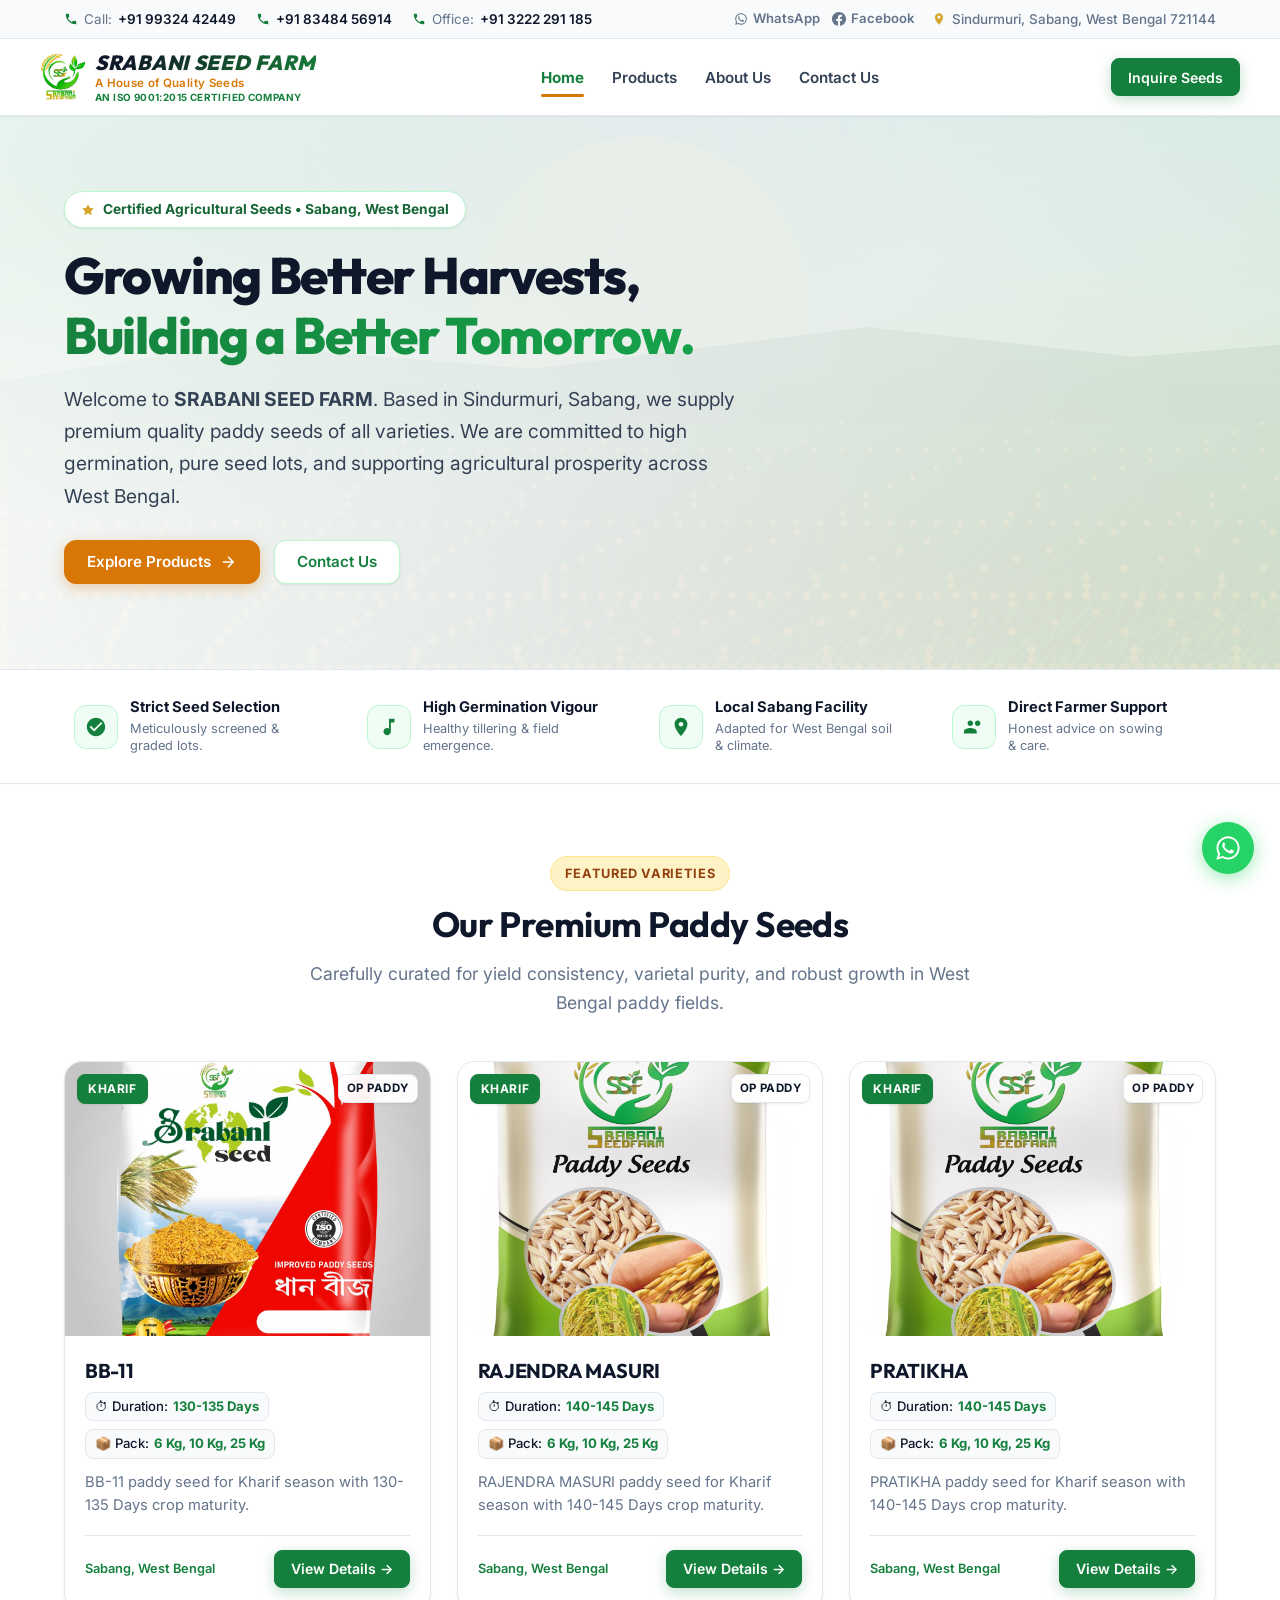
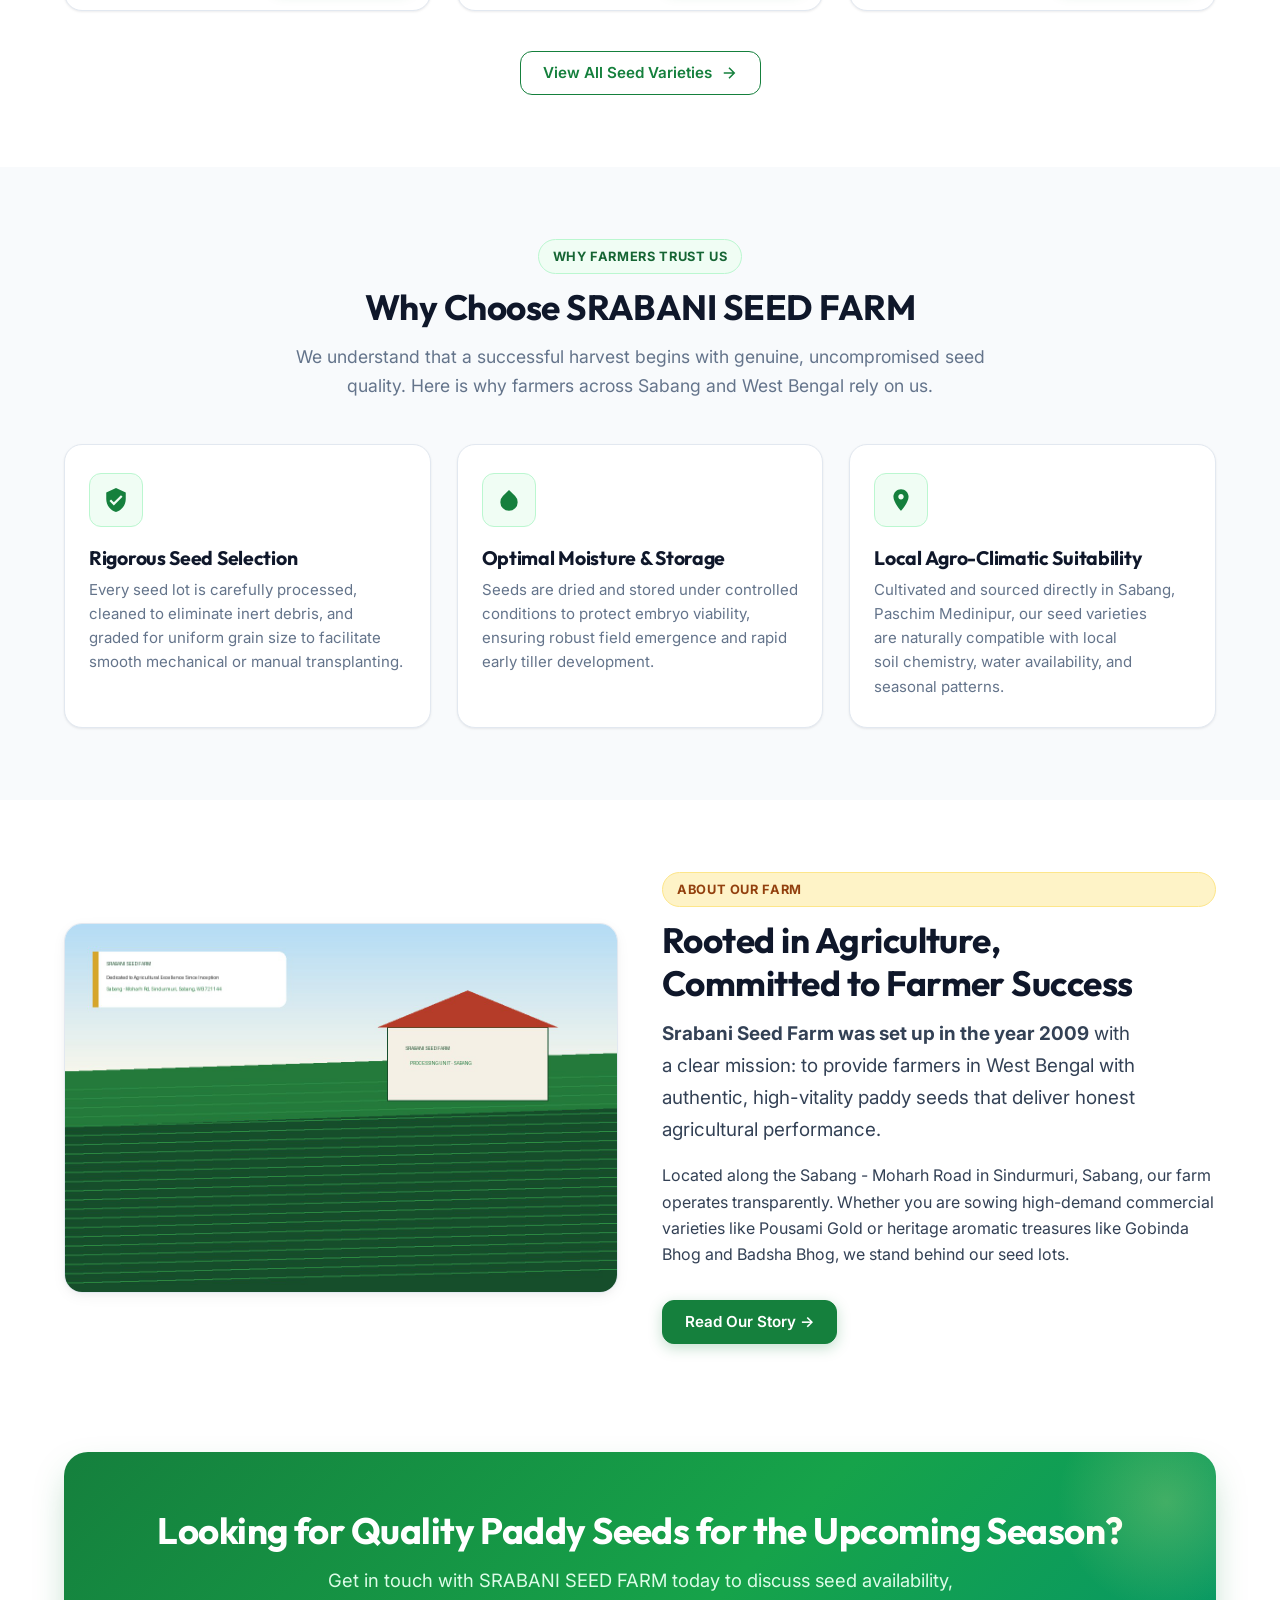
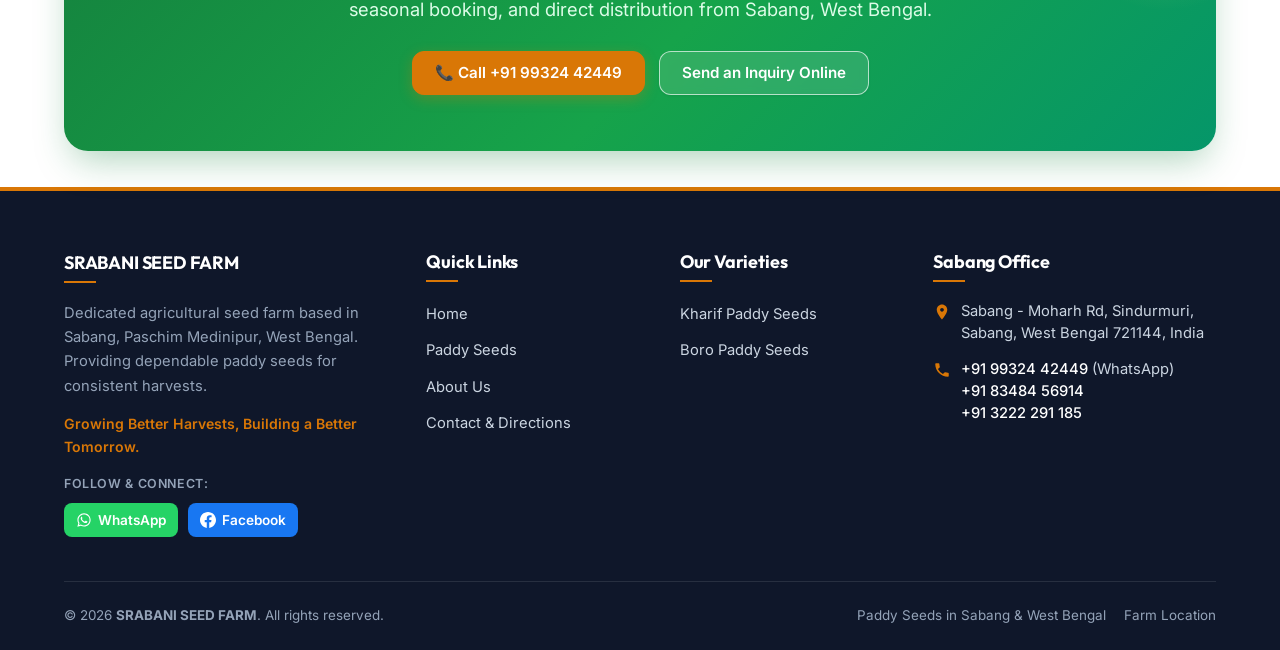
==== commit 6c7f72b2: "Merge branch 'main' into dev2" ====
--- a/index.html
+++ b/index.html
@@ -239,7 +239,7 @@
             Growing Better Harvests, <span class="highlight-gold">Building a Better Tomorrow.</span>
           </h1>
           <p class="hero-description">
-            Welcome to <strong>SRABANI SEED FARM</strong>. Based in Sindurmuri, Sabang, we supply premium quality paddy seeds including Pousami Gold, Gobinda Bhog, and Badsha Bhog. We are committed to high germination, pure seed lots, and supporting agricultural prosperity across West Bengal.
+            Welcome to <strong>SRABANI SEED FARM</strong>. Based in Sindurmuri, Sabang, we supply premium quality paddy seeds of all varieties. We are committed to high germination, pure seed lots, and supporting agricultural prosperity across West Bengal.
           </p>
           <div class="hero-actions">
             <a href="products.html" class="btn btn-golden">
@@ -309,9 +309,7 @@
           </p>
         </div>
 
-        <!-- Featured Products Grid (Populated dynamically from products.json, with pre-rendered crawlable fallback) -->
         <div id="featuredProductsGrid" class="products-grid">
-          <!-- MTU-7029 -->
           <article class="product-card" data-slug="mtu-7029-nilanjana-dhanaraj">
             <div class="product-card-img-wrap">
               <a href="products.html#mtu-7029-nilanjana-dhanaraj" tabindex="-1" aria-hidden="true">
@@ -336,7 +334,6 @@
             </div>
           </article>
 
-          <!-- Gobinda Bhog -->
           <article class="product-card" data-slug="gobinda-bhog">
             <div class="product-card-img-wrap">
               <a href="products.html#gobinda-bhog" tabindex="-1" aria-hidden="true">
@@ -361,7 +358,6 @@
             </div>
           </article>
 
-          <!-- Shyamashree Boro -->
           <article class="product-card" data-slug="shyamashree-boro">
             <div class="product-card-img-wrap">
               <a href="products.html#shyamashree-boro" tabindex="-1" aria-hidden="true">
@@ -396,7 +392,6 @@
       </div>
     </section>
 
-    <!-- Why Choose Us Section -->
     <section class="section section-bg-alt" aria-labelledby="whyChooseHeading">
       <div class="container">
         <div class="section-heading-wrap">
@@ -494,7 +489,7 @@
         <div>
           <h3 class="footer-col-title">SRABANI SEED FARM</h3>
           <p class="footer-about-text">
-            Dedicated agricultural seed enterprise based in Sabang, Paschim Medinipur, West Bengal. Providing dependable paddy seeds for consistent harvests.
+            Dedicated agricultural seed farm based in Sabang, Paschim Medinipur, West Bengal. Providing dependable paddy seeds for consistent harvests.
           </p>
           <div style="color: var(--golden); font-size: 0.88rem; font-weight: 600; margin-bottom: 12px;">
             Growing Better Harvests, Building a Better Tomorrow.
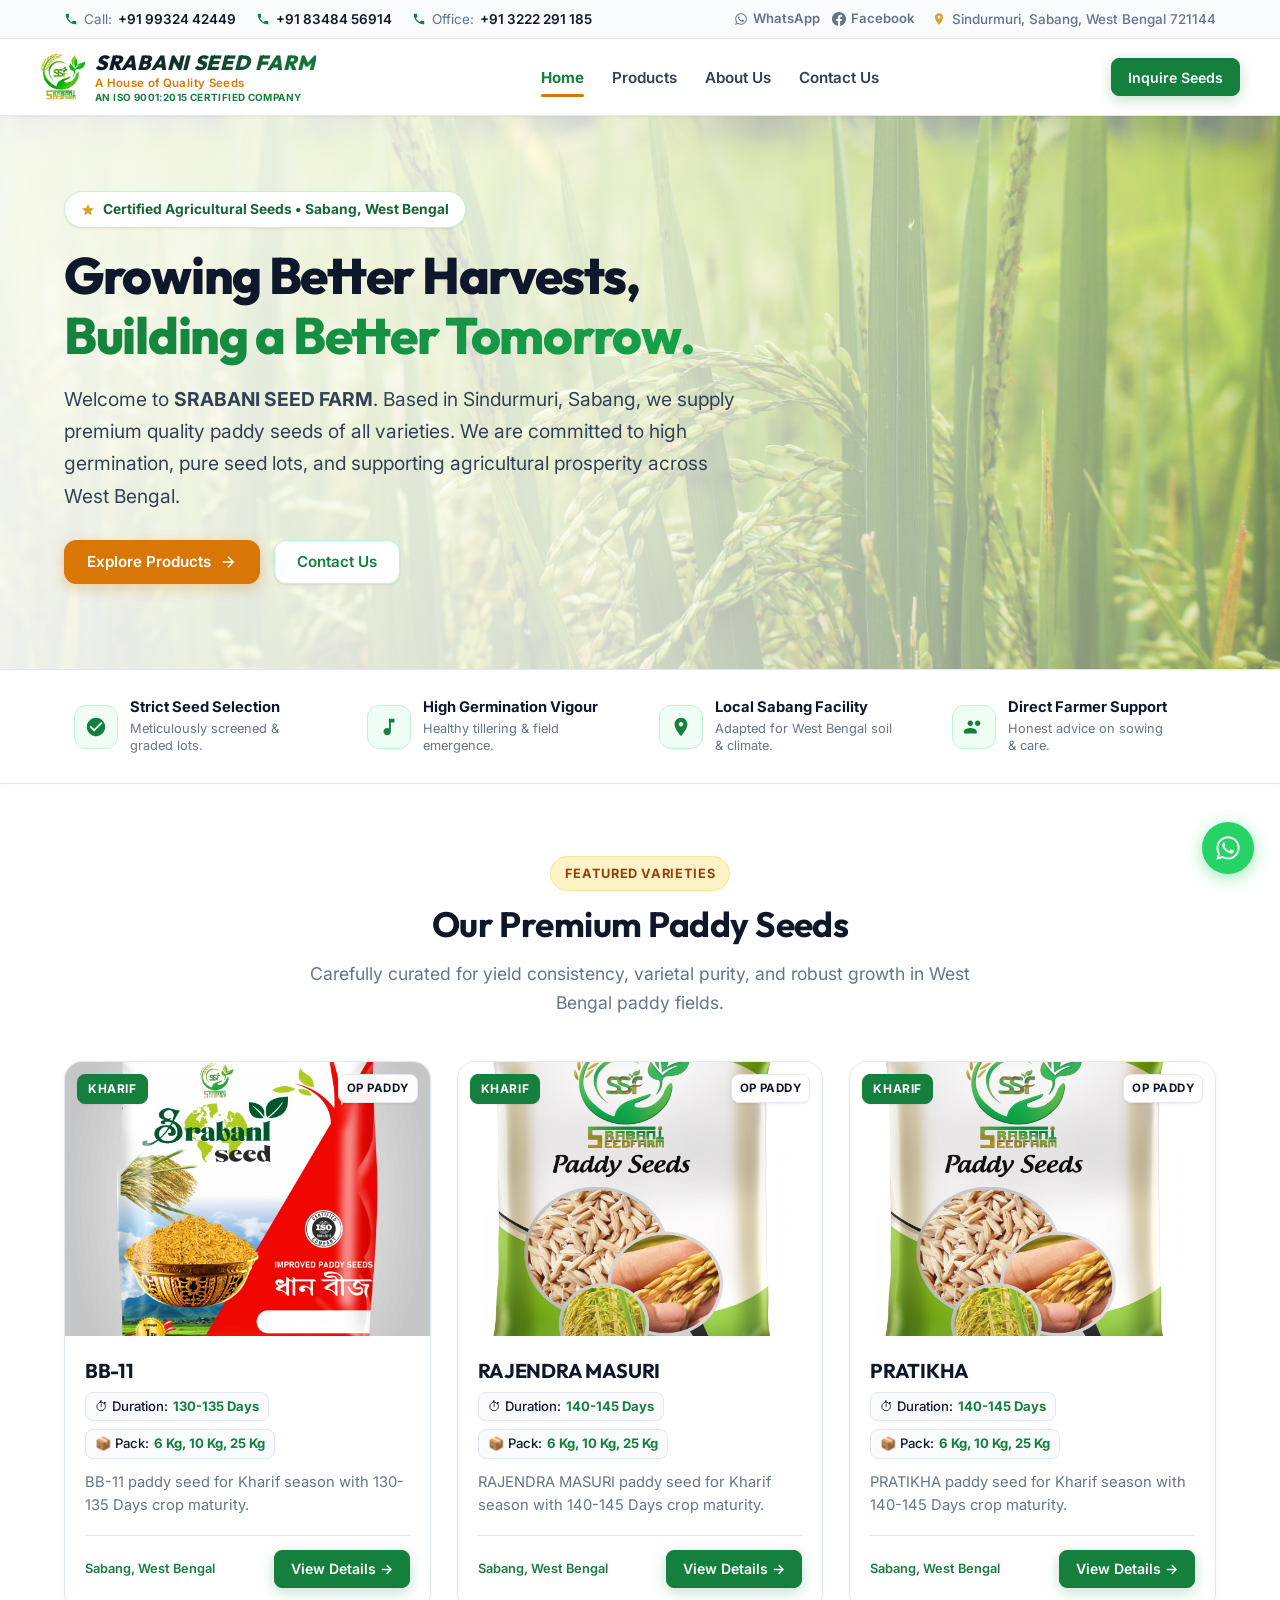
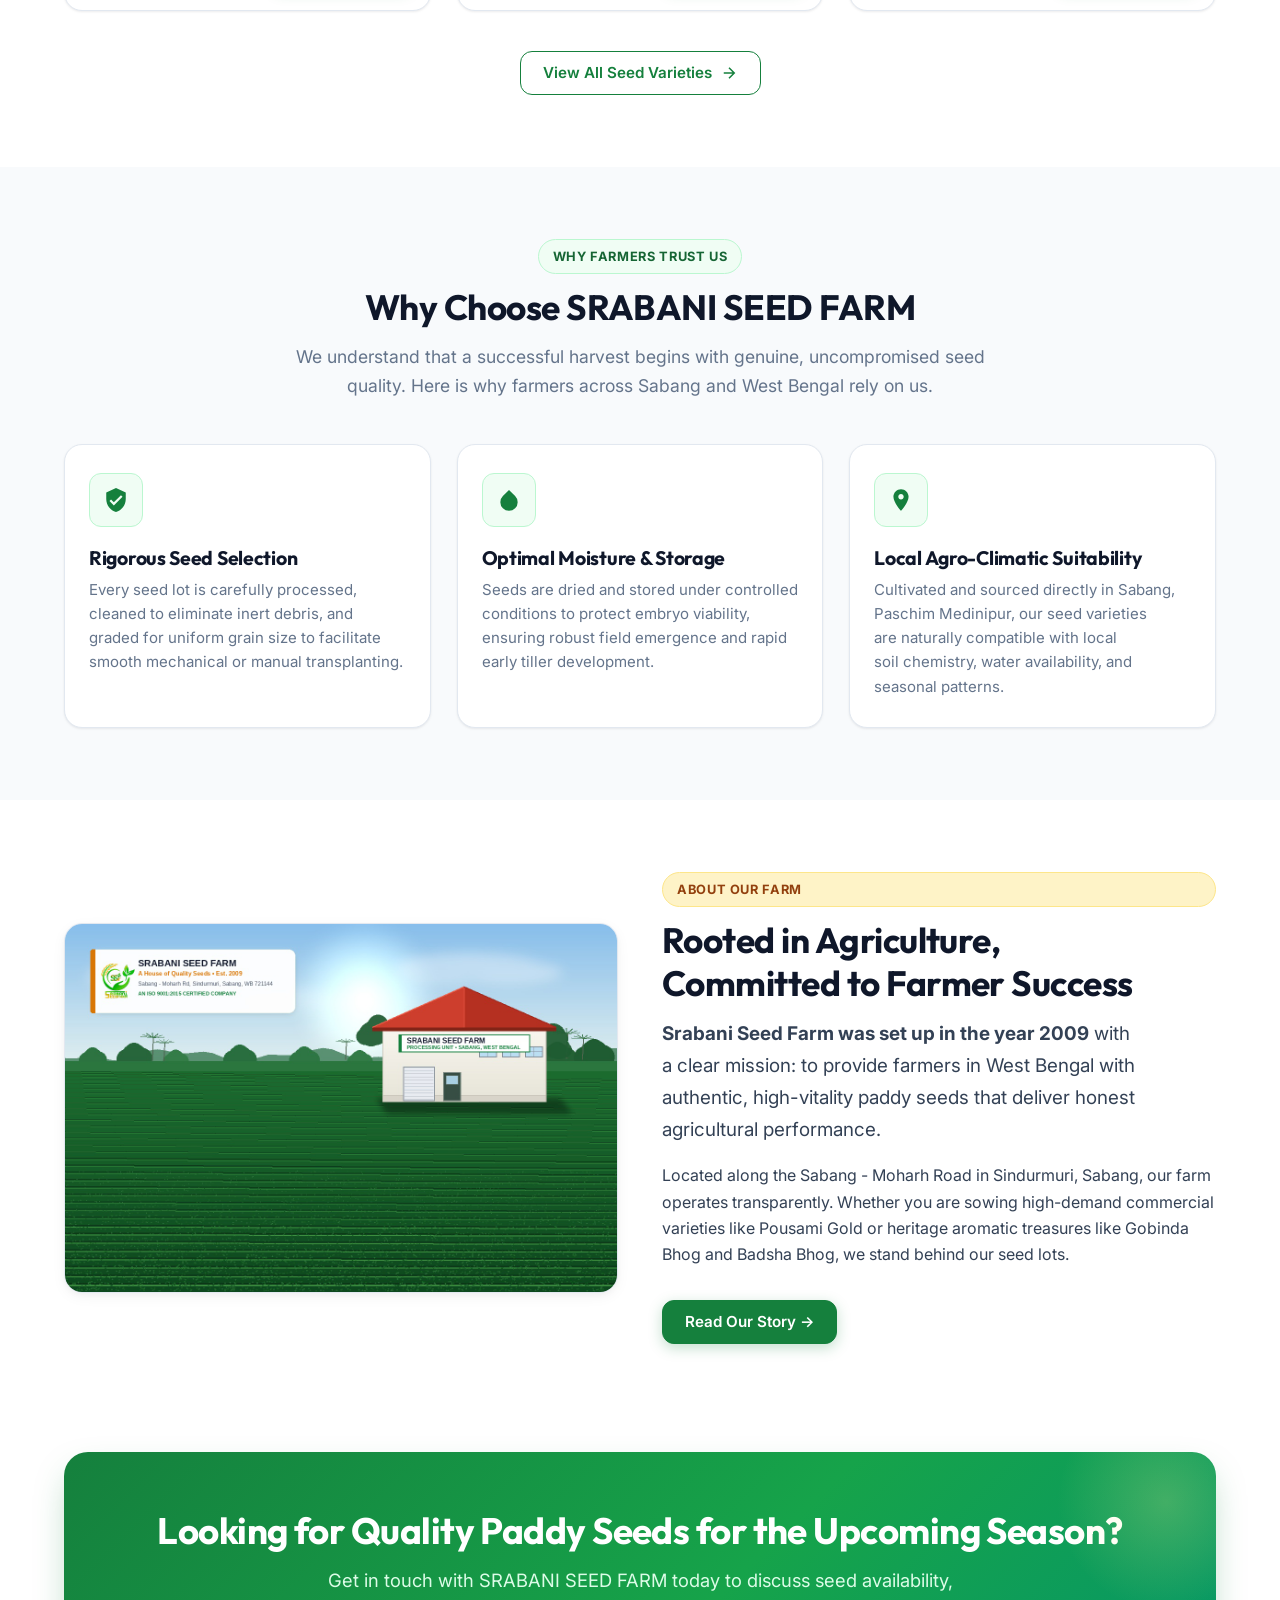
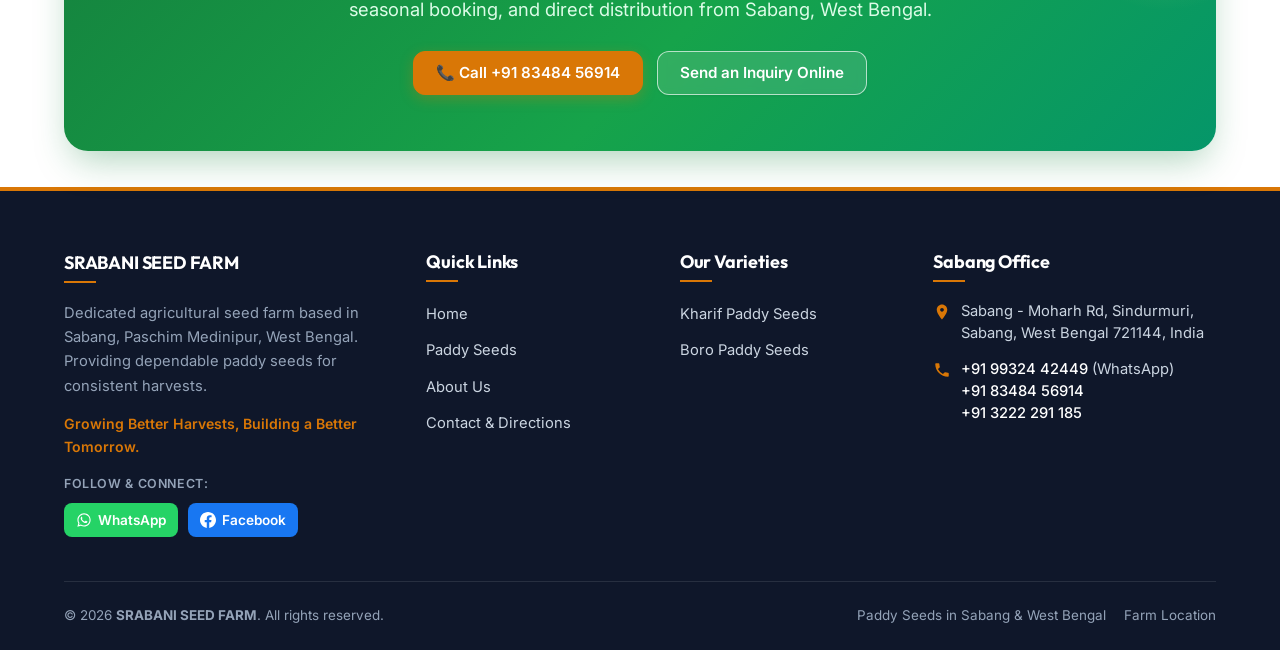
==== commit 3ded1bc5: "Update contact phone number across multiple pages" ====
--- a/index.html
+++ b/index.html
@@ -185,7 +185,7 @@
 
       <!-- Mobile Action & Hamburger -->
       <div class="mobile-header-actions">
-        <a href="tel:+919932442449" class="mobile-call-pill" aria-label="Call SRABANI SEED FARM directly">
+        <a href="tel:+918348456914" class="mobile-call-pill" aria-label="Call SRABANI SEED FARM directly">
           <svg viewBox="0 0 24 24"><path d="M6.62 10.79a15.053 15.053 0 006.59 6.59l2.2-2.2c.27-.27.67-.36 1.02-.24 1.12.37 2.33.57 3.57.57.55 0 1 .45 1 1V20c0 .55-.45 1-1 1-9.39 0-17-7.61-17-17 0-.55.45-1 1-1h3.5c.55 0 1 .45 1 1 0 1.25.2 2.45.57 3.57.11.35.03.74-.25 1.02l-2.2 2.2z"/></svg>
           <span>Call</span>
         </a>
@@ -470,8 +470,8 @@
           Get in touch with SRABANI SEED FARM today to discuss seed availability, seasonal booking, and direct distribution from Sabang, West Bengal.
         </p>
         <div class="cta-actions">
-          <a href="tel:+919932442449" class="btn btn-golden">
-            📞 Call +91 99324 42449
+          <a href="tel:+918348456914" class="btn btn-golden">
+            📞 Call +91 83484 56914
           </a>
           <a href="contact.html" class="btn btn-outline">
             Send an Inquiry Online
--- a/assets/css/style.css
+++ b/assets/css/style.css
@@ -777,9 +777,7 @@
   position: relative;
   background-color: #FFFFFF;
   background-image: 
-    radial-gradient(at 10% 10%, rgba(22, 163, 74, 0.08) 0px, transparent 50%),
-    radial-gradient(at 90% 90%, rgba(217, 119, 6, 0.06) 0px, transparent 50%),
-    linear-gradient(to right, rgba(255, 255, 255, 0.95) 0%, rgba(248, 250, 252, 0.90) 50%, rgba(240, 253, 244, 0.85) 100%),
+    linear-gradient(to right, rgba(255, 255, 255, 0.92) 0%, rgba(255, 255, 255, 0.80) 48%, rgba(255, 255, 255, 0.35) 100%),
     url('../images/hero/hero-bg.jpg');
   background-size: cover;
   background-position: center;
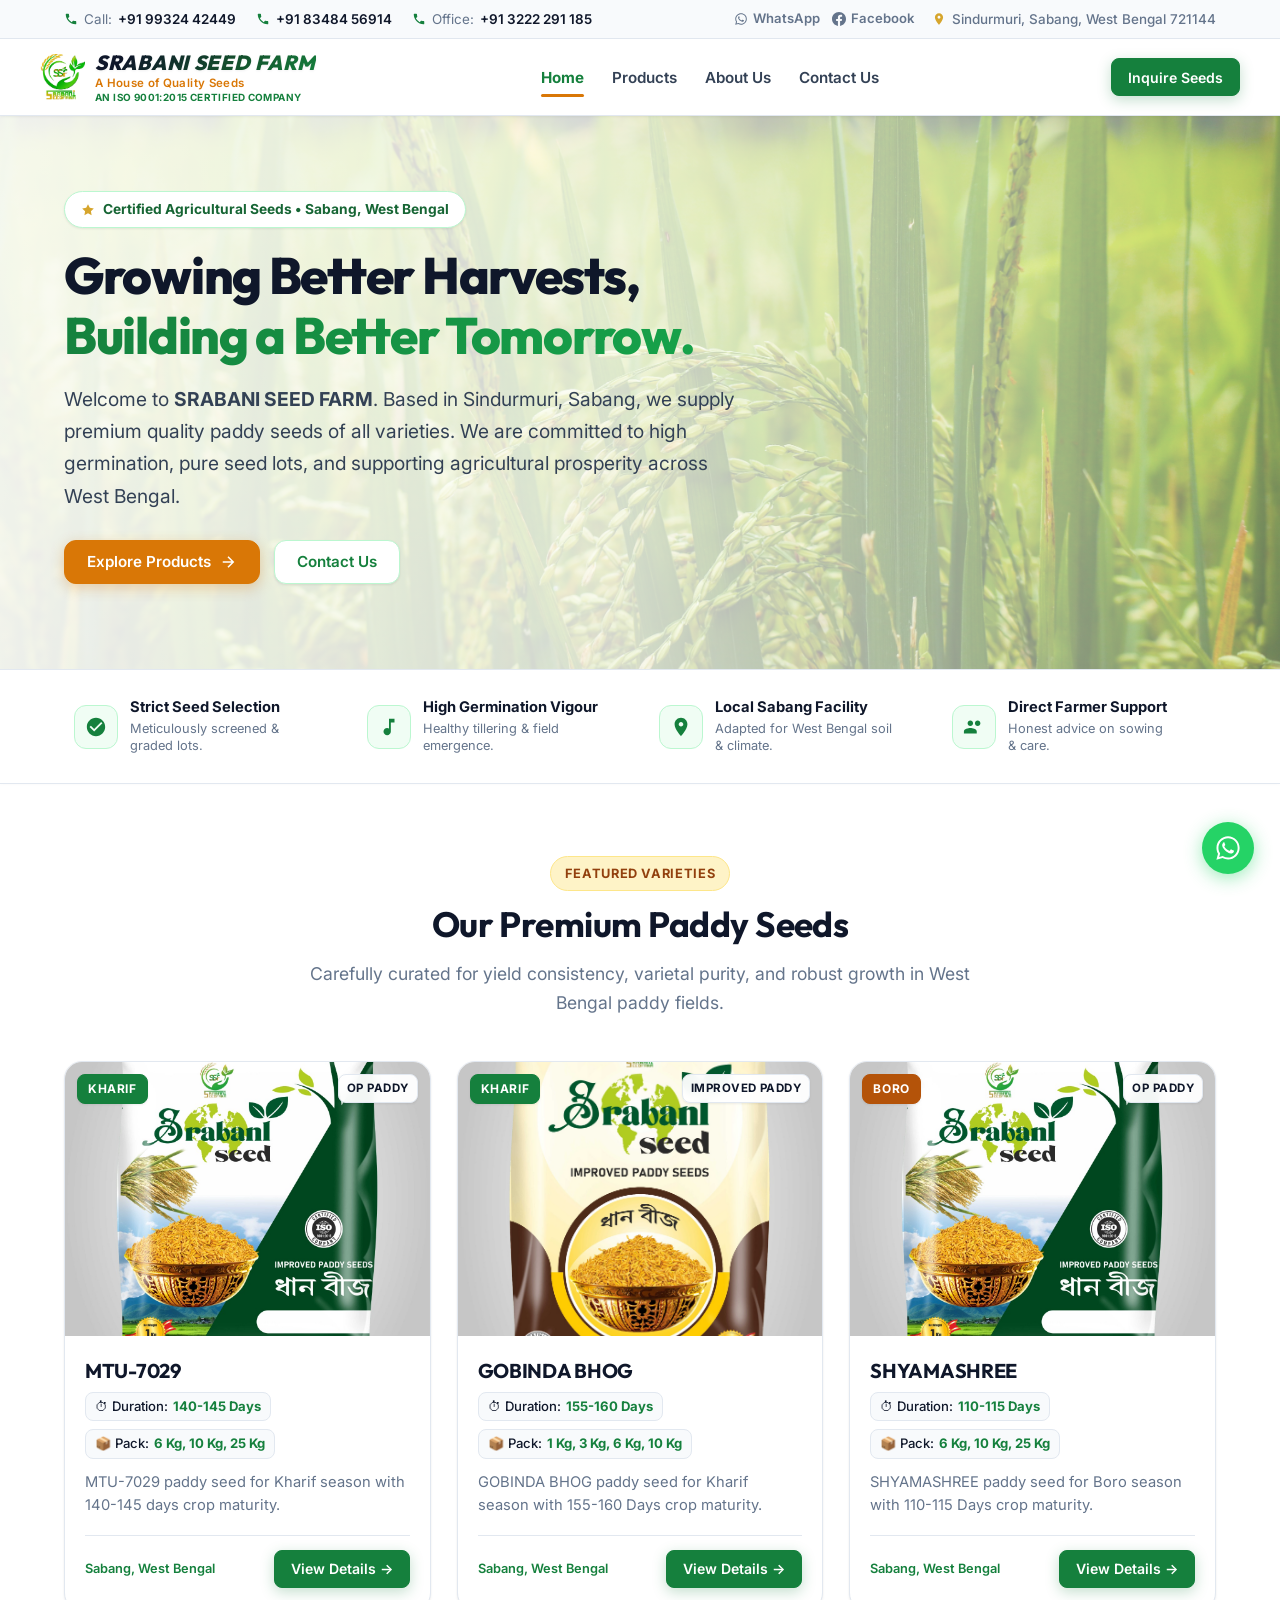
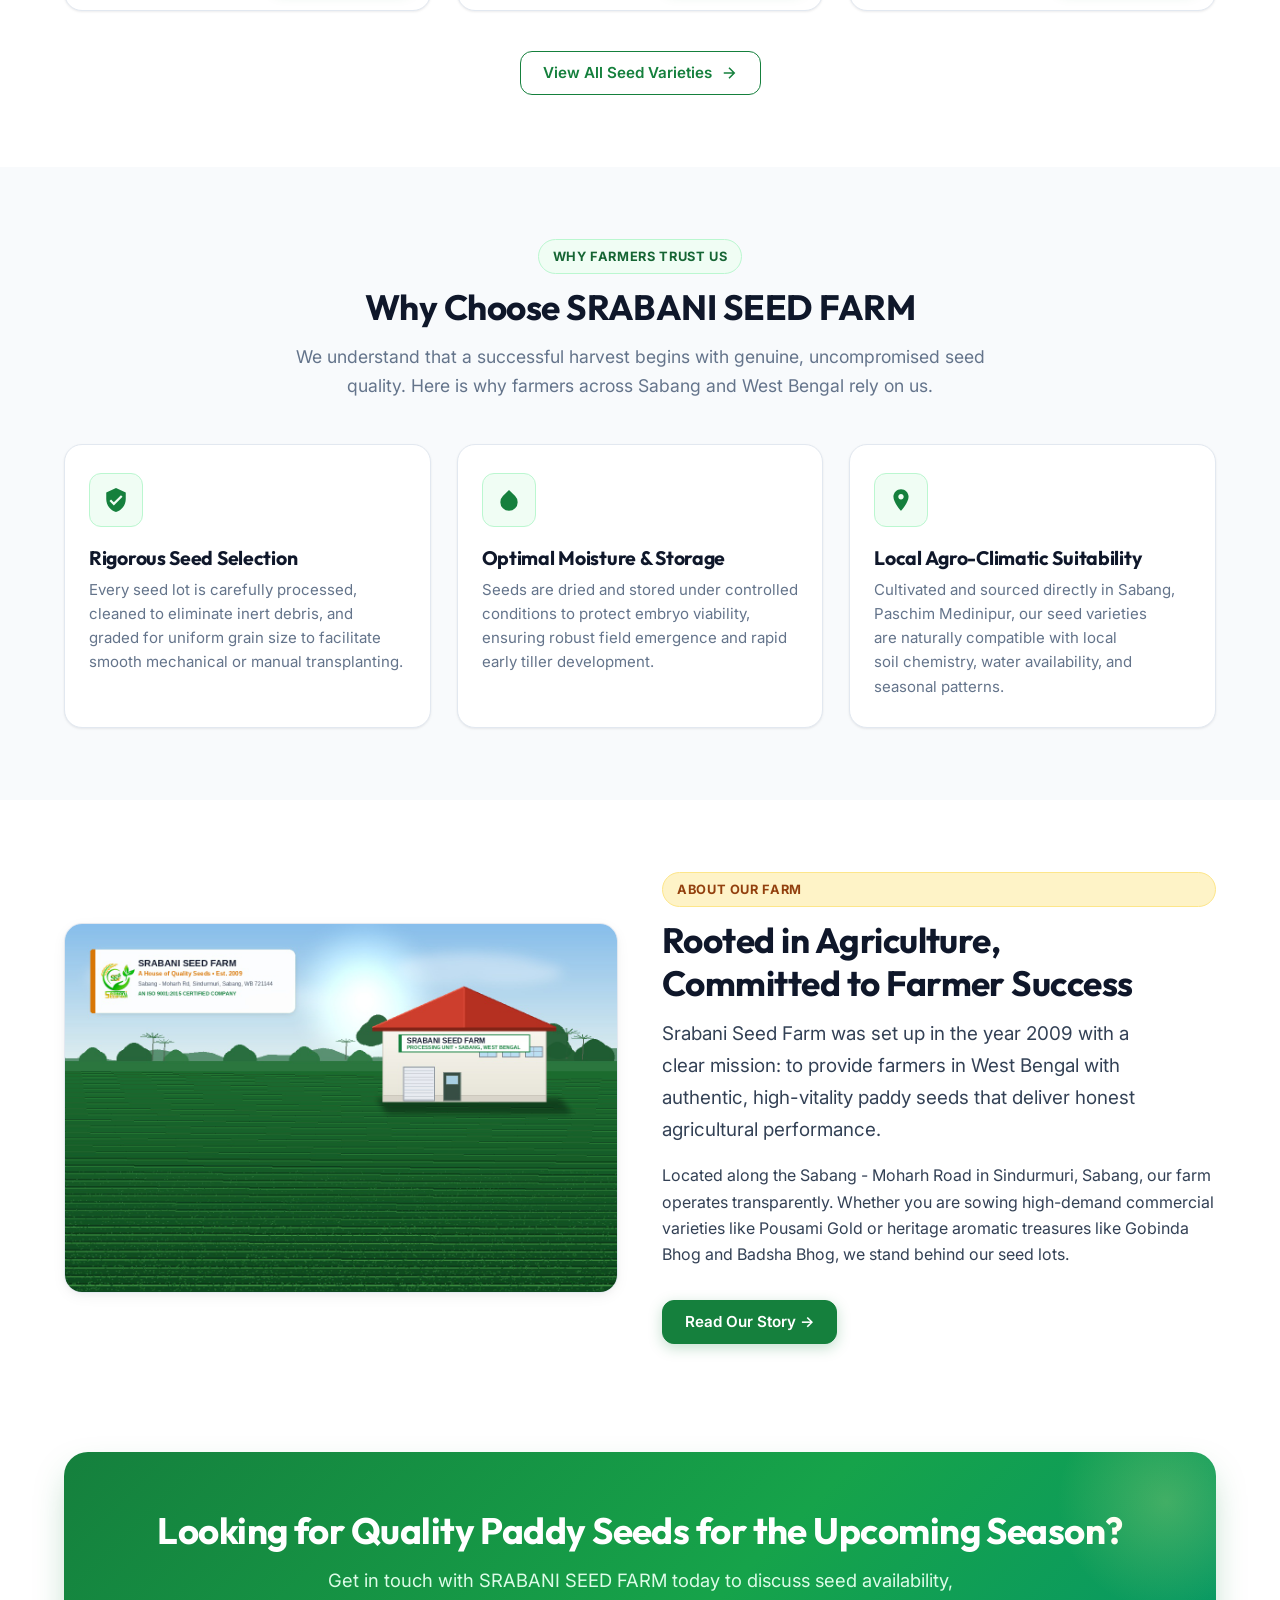
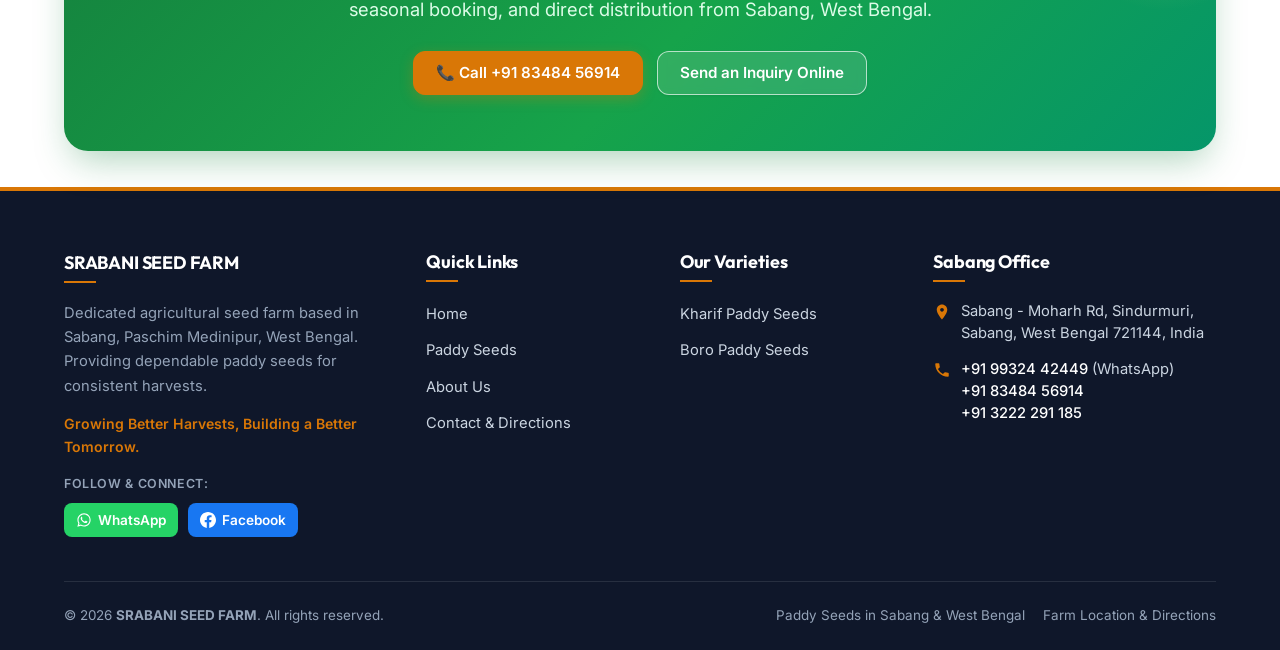
==== commit 3ee67c0e: "Enhance SEO and metadata across multiple pages, update sitemap, and add path-based redirects for Clo" ====
--- a/index.html
+++ b/index.html
@@ -4,7 +4,7 @@
   <meta charset="UTF-8">
   <meta name="viewport" content="width=device-width, initial-scale=1.0">
   <title>SRABANI SEED FARM | Paddy Seeds in Sabang, West Bengal</title>
-  <meta name="description" content="SRABANI SEED FARM provides high-grade paddy seeds including Pousami Gold, Gobinda Bhog, and Badsha Bhog in Sabang, West Bengal. Dedicated to farmer prosperity and dependable harvests.">
+  <meta name="description" content="SRABANI SEED FARM offers quality paddy seeds, including Pousami Gold, Gobinda Bhog and Badsha Bhog in Sabang, West Bengal.">
   <meta name="keywords" content="Paddy seed supplier in Sabang, Paddy seeds in West Bengal, Agricultural seeds in Sabang, Rice seeds in West Bengal, SRABANI SEED FARM, Pousami Gold Paddy Seed, Gobinda Bhog Paddy Seed, Badsha Bhog Paddy Seed">
   <meta name="robots" content="index, follow">
   <link rel="canonical" href="https://srabaniseedfarm.com/">
@@ -13,13 +13,14 @@
   <meta property="og:type" content="website">
   <meta property="og:url" content="https://srabaniseedfarm.com/">
   <meta property="og:title" content="SRABANI SEED FARM | Paddy Seeds in Sabang, West Bengal">
-  <meta property="og:description" content="Growing Better Harvests, Building a Better Tomorrow. Reliable paddy seeds supplier in Sabang, Paschim Medinipur, West Bengal.">
+  <meta property="og:description" content="SRABANI SEED FARM offers quality paddy seeds, including Pousami Gold, Gobinda Bhog and Badsha Bhog in Sabang, West Bengal.">
   <meta property="og:image" content="https://srabaniseedfarm.com/assets/images/logo.png">
+  <meta property="og:site_name" content="SRABANI SEED FARM">
 
   <!-- Twitter Card -->
   <meta name="twitter:card" content="summary_large_image">
   <meta name="twitter:title" content="SRABANI SEED FARM | Paddy Seeds in Sabang, West Bengal">
-  <meta name="twitter:description" content="Premium quality paddy seeds sourced and graded for West Bengal farmers. Visit us in Sabang or call +91 99324 42449.">
+  <meta name="twitter:description" content="SRABANI SEED FARM offers quality paddy seeds, including Pousami Gold, Gobinda Bhog and Badsha Bhog in Sabang, West Bengal.">
   <meta name="twitter:image" content="https://srabaniseedfarm.com/assets/images/logo.png">
 
   <!-- Favicon & Manifest -->
@@ -83,8 +84,11 @@
         "foundingDate": "2009",
         "image": "https://srabaniseedfarm.com/assets/images/about/about-farm.jpg",
         "url": "https://srabaniseedfarm.com/",
-        "telephone": ["+919932442449", "+918348456914"],
-        "priceRange": "$$",
+        "telephone": [
+          "+91-99324-42449",
+          "+91-83484-56914",
+          "+91-3222-291185"
+        ],
         "sameAs": [
           "https://www.facebook.com/share/1JAVYuC28b/"
         ],
@@ -101,6 +105,27 @@
           "latitude": 22.176728,
           "longitude": 87.610644
         },
+        "openingHoursSpecification": [
+          {
+            "@type": "OpeningHoursSpecification",
+            "dayOfWeek": [
+              "Monday",
+              "Tuesday",
+              "Wednesday",
+              "Thursday",
+              "Friday",
+              "Saturday"
+            ],
+            "opens": "08:00",
+            "closes": "18:00"
+          },
+          {
+            "@type": "OpeningHoursSpecification",
+            "dayOfWeek": "Sunday",
+            "opens": "09:00",
+            "closes": "14:00"
+          }
+        ],
         "hasMap": "https://maps.google.com/?cid=15769532588147766035"
       },
       {
@@ -310,9 +335,9 @@
         </div>
 
         <div id="featuredProductsGrid" class="products-grid">
-          <article class="product-card" data-slug="mtu-7029-nilanjana-dhanaraj">
+          <article class="product-card" data-slug="mtu-7029">
             <div class="product-card-img-wrap">
-              <a href="products.html#mtu-7029-nilanjana-dhanaraj" tabindex="-1" aria-hidden="true">
+              <a href="products.html#mtu-7029" tabindex="-1" aria-hidden="true">
                 <img src="assets/images/products/seed_packet_7.jpeg" alt="MTU-7029 Nilanjana Dhanaraj Paddy Seed packet at SRABANI SEED FARM" class="product-card-img fallbackable" loading="lazy" width="400" height="300">
               </a>
               <span class="product-card-badge product-badge-kharif">Kharif</span>
@@ -320,7 +345,7 @@
             </div>
             <div class="product-card-body">
               <h3 class="product-card-title">
-                <a href="products.html#mtu-7029-nilanjana-dhanaraj">MTU-7029 / NILANJANA / DHANARAJ</a>
+                <a href="products.html#mtu-7029">MTU-7029 / NILANJANA / DHANARAJ</a>
               </h3>
               <div class="product-meta-row">
                 <span class="product-meta-chip">⏱ Duration: <strong>140-145 Days</strong></span>
@@ -329,7 +354,7 @@
               <p class="product-card-desc">High-yielding Kharif paddy seed lot thoroughly graded for uniform crop emergence.</p>
               <div class="product-card-footer">
                 <span class="product-origin-label">Sabang, West Bengal</span>
-                <a href="products.html#mtu-7029-nilanjana-dhanaraj" class="btn btn-sm btn-primary">View Details &rarr;</a>
+                <a href="products.html#mtu-7029" class="btn btn-sm btn-primary" aria-label="View details for MTU-7029 paddy seeds">View Details &rarr;</a>
               </div>
             </div>
           </article>
@@ -353,7 +378,7 @@
               <p class="product-card-desc">Heritage aromatic short-grain paddy seed carefully dried and graded for pure seed lots.</p>
               <div class="product-card-footer">
                 <span class="product-origin-label">Sabang, West Bengal</span>
-                <a href="products.html#gobinda-bhog" class="btn btn-sm btn-primary">View Details &rarr;</a>
+                <a href="products.html#gobinda-bhog" class="btn btn-sm btn-primary" aria-label="View details for Gobinda Bhog paddy seeds">View Details &rarr;</a>
               </div>
             </div>
           </article>
@@ -377,7 +402,7 @@
               <p class="product-card-desc">Fast-maturing high-vitality Boro season paddy variety for dependable harvests.</p>
               <div class="product-card-footer">
                 <span class="product-origin-label">Sabang, West Bengal</span>
-                <a href="products.html#shyamashree-boro" class="btn btn-sm btn-primary">View Details &rarr;</a>
+                <a href="products.html#shyamashree-boro" class="btn btn-sm btn-primary" aria-label="View details for Shyamashree Boro paddy seeds">View Details &rarr;</a>
               </div>
             </div>
           </article>
@@ -447,7 +472,7 @@
             <span class="pill-badge pill-badge-gold">About Our Farm</span>
             <h2 id="aboutPreviewHeading" class="section-title">Rooted in Agriculture, Committed to Farmer Success</h2>
             <p class="lead">
-              <strong>Srabani Seed Farm was set up in the year 2009</strong> with a clear mission: to provide farmers in West Bengal with authentic, high-vitality paddy seeds that deliver honest agricultural performance.
+              Srabani Seed Farm was set up in the year 2009 with a clear mission: to provide farmers in West Bengal with authentic, high-vitality paddy seeds that deliver honest agricultural performance.
             </p>
             <p>
               Located along the Sabang - Moharh Road in Sindurmuri, Sabang, our farm operates transparently. Whether you are sowing high-demand commercial varieties like Pousami Gold or heritage aromatic treasures like Gobinda Bhog and Badsha Bhog, we stand behind our seed lots.
@@ -524,8 +549,8 @@
         <div>
           <h4 class="footer-col-title">Our Varieties</h4>
           <ul class="footer-links-list">
-            <li><a href="products.html?season=kharif" class="footer-link">Kharif Paddy Seeds</a></li>
-            <li><a href="products.html?season=boro" class="footer-link">Boro Paddy Seeds</a></li>
+            <li><a href="products.html#kharif" class="footer-link">Kharif Paddy Seeds</a></li>
+            <li><a href="products.html#boro" class="footer-link">Boro Paddy Seeds</a></li>
           </ul>
         </div>
 
@@ -556,7 +581,7 @@
         </div>
         <div class="footer-bottom-links">
           <span>Paddy Seeds in Sabang &amp; West Bengal</span>
-          <a href="contact.html">Farm Location</a>
+          <a href="contact.html">Farm Location &amp; Directions</a>
         </div>
       </div>
     </div>
